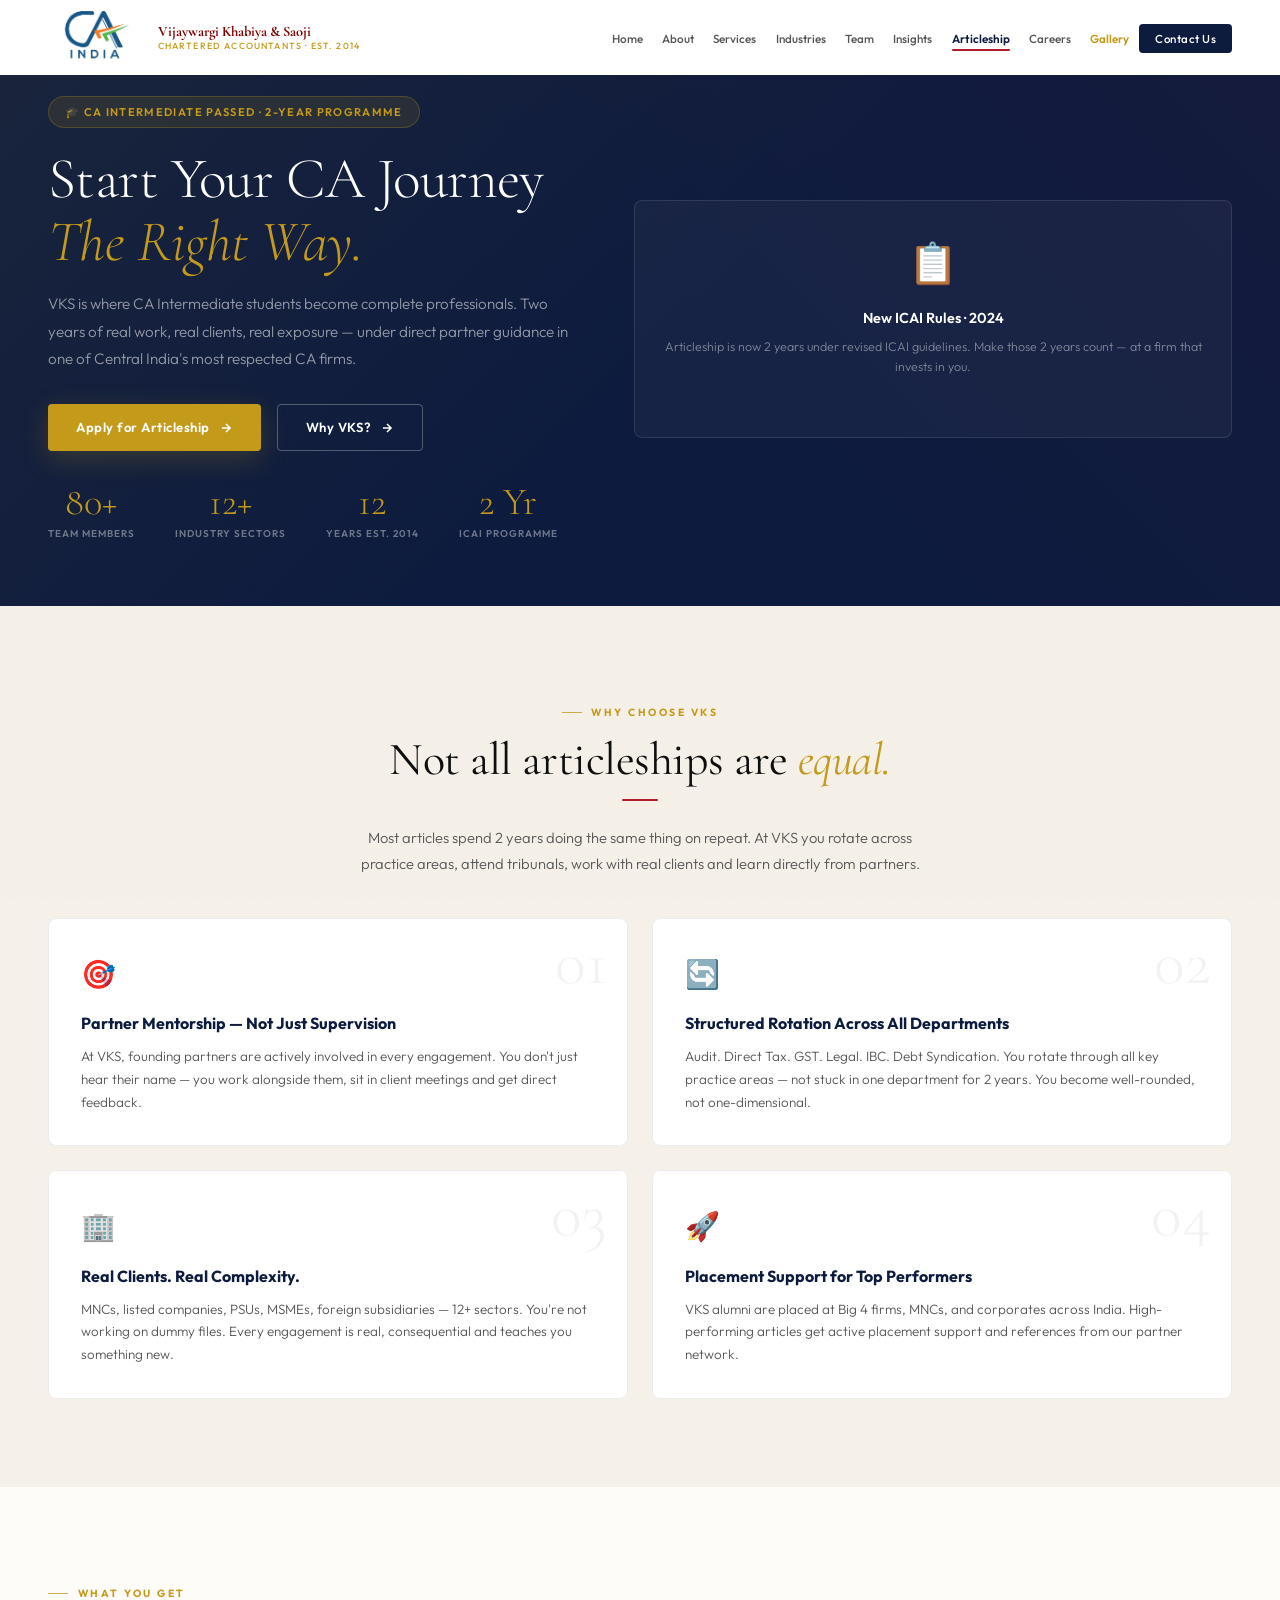
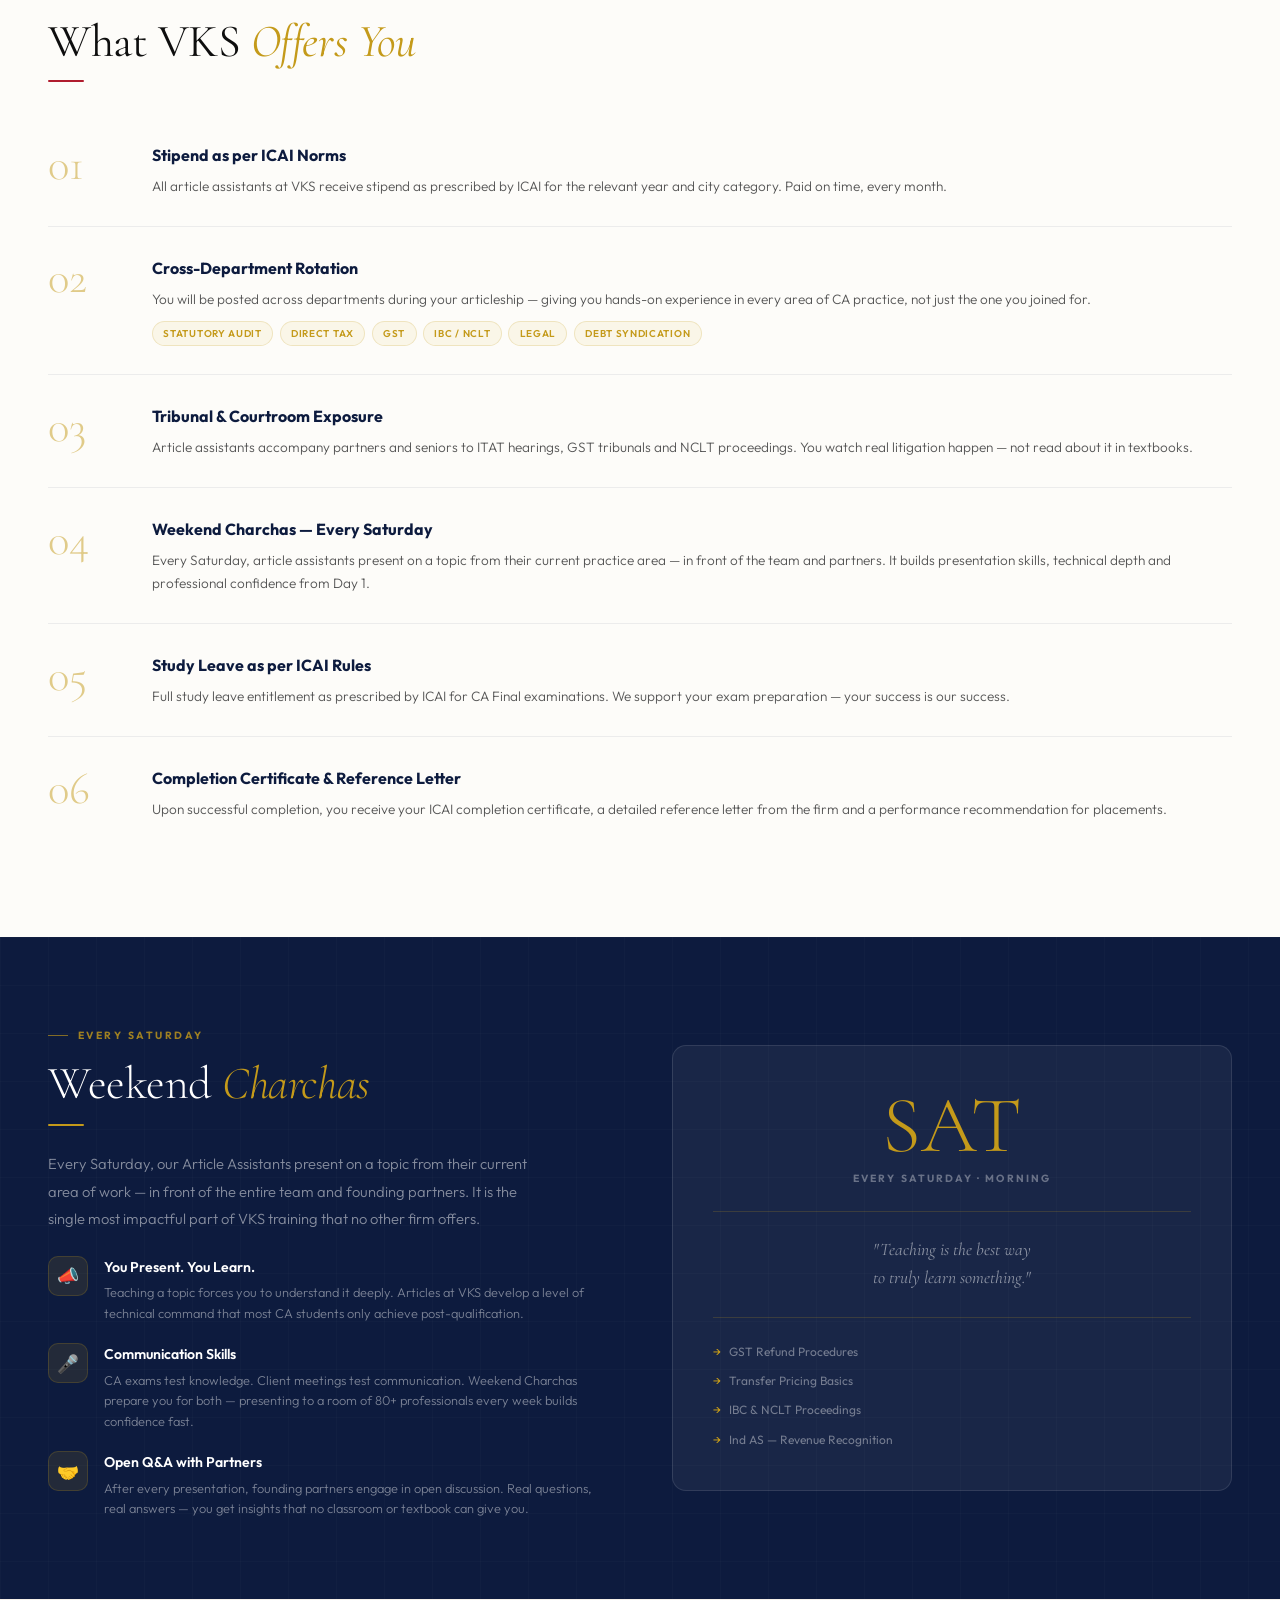
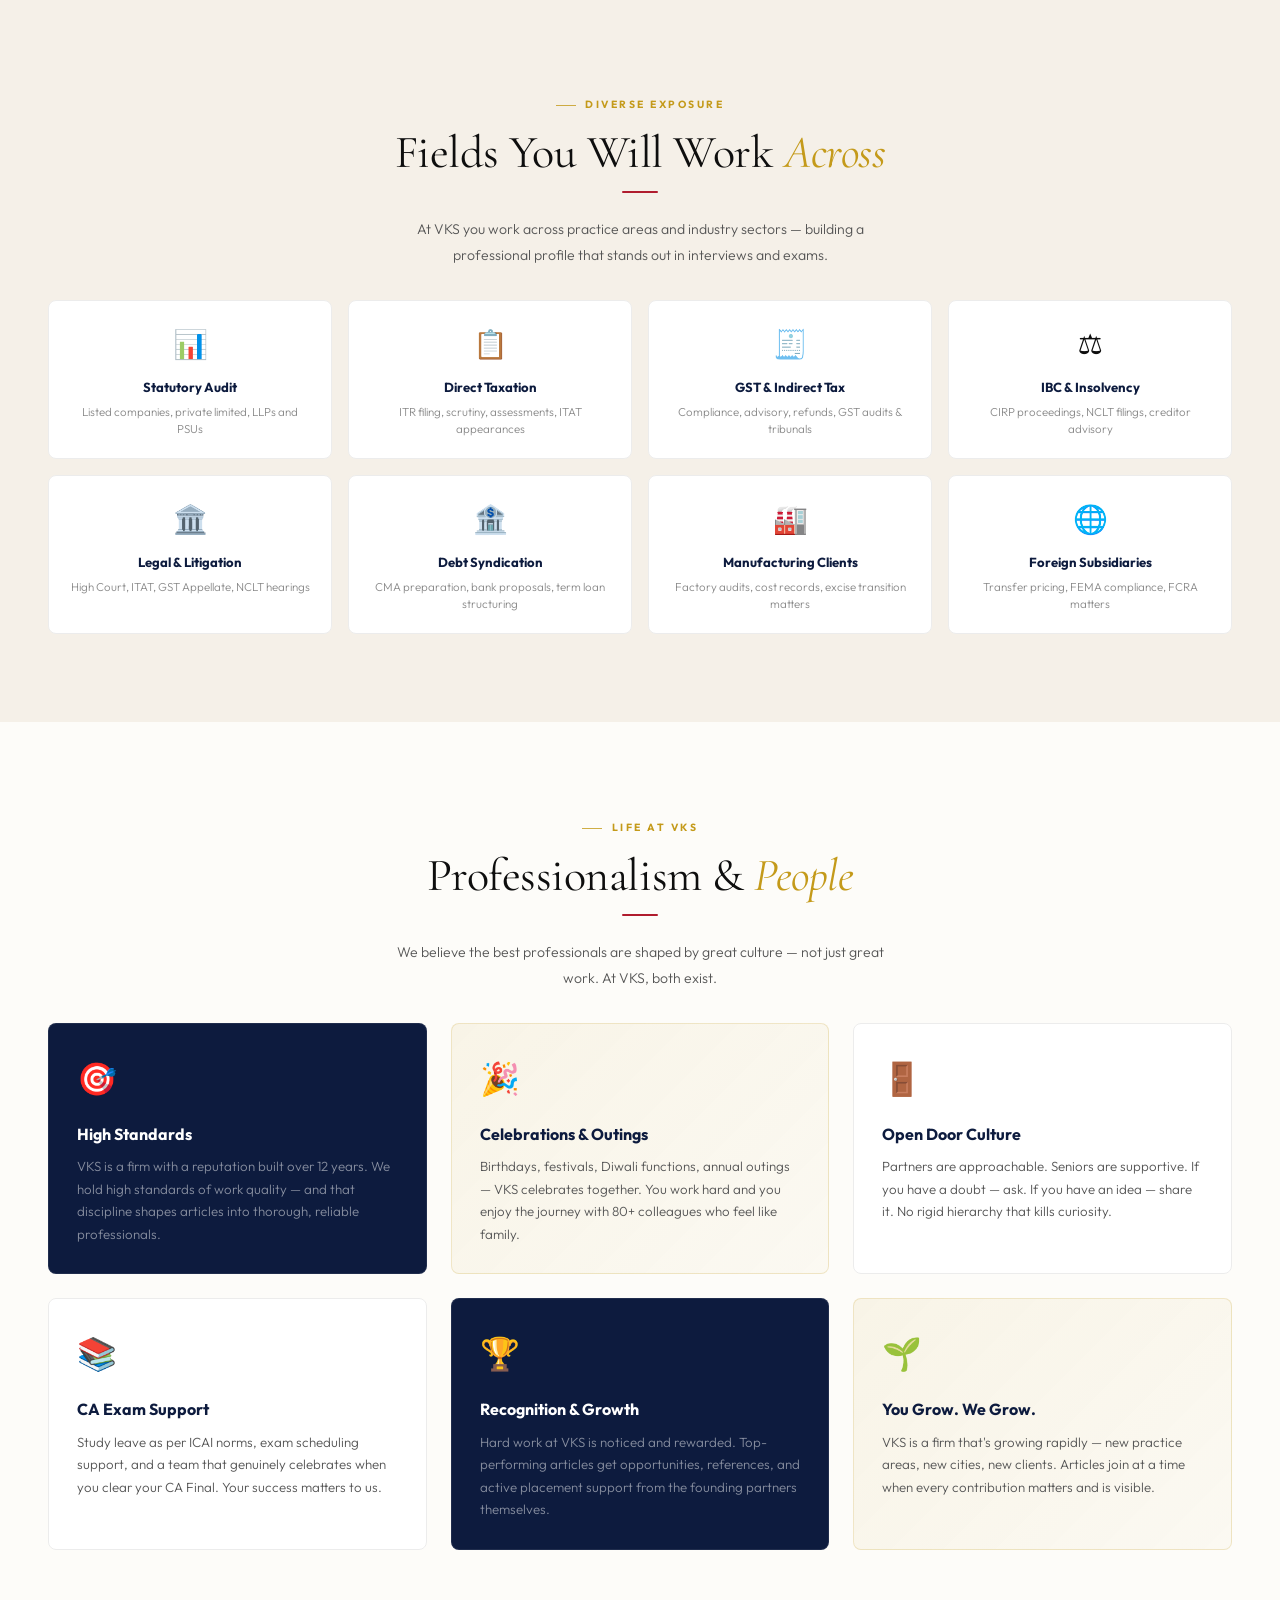
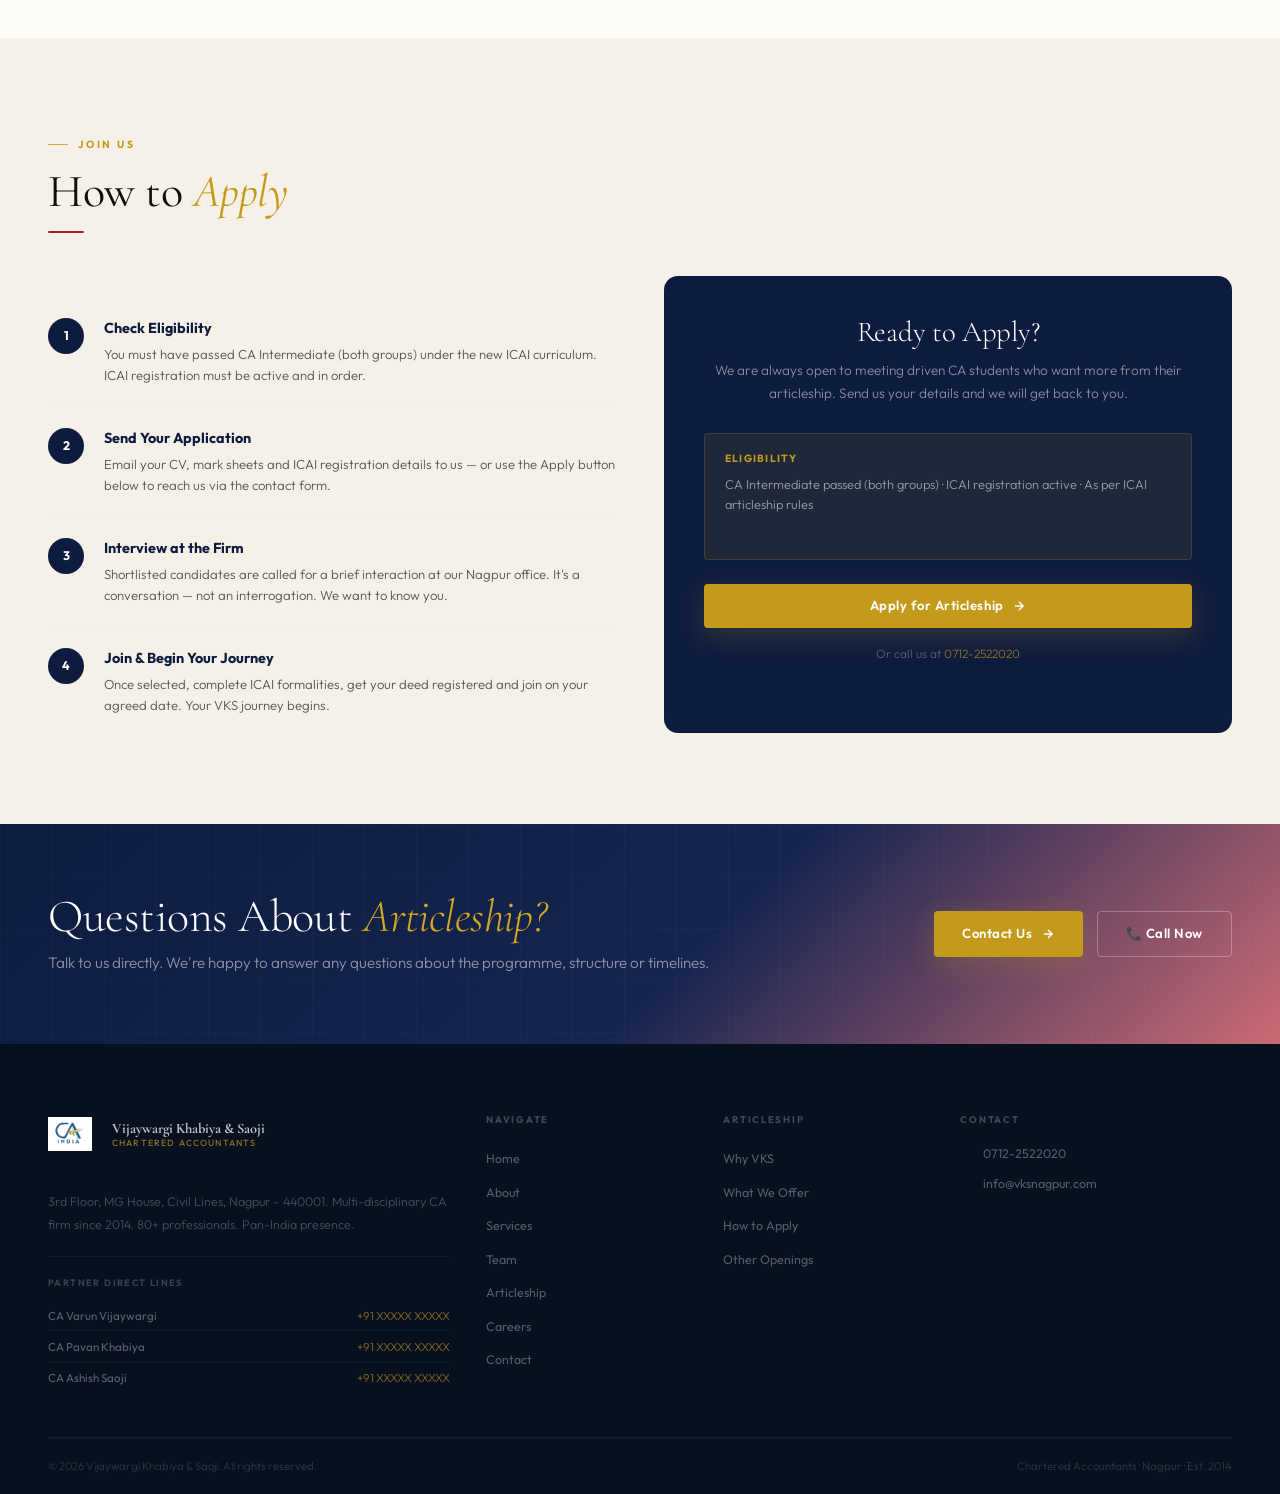
==== articleship.html @ 9d366824 "Add files via upload" ====
<!DOCTYPE html>
<html lang="en">
<head>
<meta charset="UTF-8"/>
<meta name="viewport" content="width=device-width,initial-scale=1.0"/>
<title>CA Articleship at VKS — Vijaywargi Khabiya &amp; Saoji | Nagpur</title>
<meta name="description" content="Join VKS as an Article Assistant — 2-year structured CA articleship in Nagpur. Exposure to Audit, Tax, GST, IBC, Legal and more under partner mentorship."/>
<link rel="preconnect" href="https://fonts.googleapis.com"/>
<link rel="preconnect" href="https://fonts.gstatic.com" crossorigin/>
<link rel="stylesheet" href="https://fonts.googleapis.com/css2?family=Cormorant+Garamond:ital,wght@0,300;0,400;0,500;0,600;1,300;1,400;1,600&family=Outfit:wght@300;400;500;600;700&display=swap"/>
<link rel="stylesheet" href="style.css"/>
<style>
/* ── ARTICLESHIP PAGE SPECIFIC ── */
.arship-hero{background:var(--navy);padding:6rem 0 4rem;position:relative;overflow:hidden}
.arship-hero::before{content:'';position:absolute;inset:0;background:linear-gradient(135deg,rgba(196,154,26,.07) 0%,transparent 55%),linear-gradient(225deg,rgba(176,28,46,.05) 0%,transparent 50%)}
.arship-hero-inner{display:grid;grid-template-columns:1fr auto;gap:3rem;align-items:center}
.arship-badge{display:inline-flex;align-items:center;gap:.5rem;background:rgba(196,154,26,.12);border:1px solid rgba(196,154,26,.25);padding:.35rem 1rem;border-radius:40px;font-size:.7rem;font-weight:600;letter-spacing:.12em;text-transform:uppercase;color:var(--gold);margin-bottom:1.25rem}
.arship-hero h1{font-family:'Cormorant Garamond',serif;font-size:clamp(2.2rem,4.5vw,3.6rem);font-weight:300;color:var(--white);line-height:1.1;margin-bottom:1rem}
.arship-hero h1 em{color:var(--gold);font-style:italic;display:block}
.arship-hero p{color:rgba(255,255,255,.55);font-size:.95rem;line-height:1.8;max-width:540px;margin-bottom:2rem}
.arship-hero-stats{display:flex;gap:2.5rem;margin-top:2rem;flex-wrap:wrap}
.arship-stat{text-align:center}
.arship-stat .n{font-family:'Cormorant Garamond',serif;font-size:2.4rem;font-weight:300;color:var(--gold);line-height:1}
.arship-stat .l{font-size:.62rem;font-weight:600;letter-spacing:.1em;text-transform:uppercase;color:rgba(255,255,255,.4);margin-top:.25rem}
.arship-hero-card{background:rgba(255,255,255,.04);border:1px solid rgba(255,255,255,.1);border-radius:var(--r);padding:1.75rem;min-width:220px;text-align:center}
.arship-hero-card .icon{font-size:2.5rem;margin-bottom:.75rem}
.arship-hero-card h4{color:var(--white);font-size:.9rem;font-weight:600;margin-bottom:.4rem}
.arship-hero-card p{color:rgba(255,255,255,.45);font-size:.78rem;line-height:1.6}

/* WHY VKS — alternating number cards */
.why-grid{display:grid;grid-template-columns:1fr 1fr;gap:1.5rem;margin-top:2.5rem}
.why-card{background:var(--white);border:1px solid var(--line2);border-radius:var(--r);padding:2rem;position:relative;overflow:hidden;transition:box-shadow .2s,transform .2s}
.why-card:hover{box-shadow:var(--sh-lg);transform:translateY(-3px)}
.why-card-num{position:absolute;top:.75rem;right:1.25rem;font-family:'Cormorant Garamond',serif;font-size:4rem;font-weight:300;color:rgba(13,27,62,.06);line-height:1}
.why-card-icon{font-size:1.75rem;margin-bottom:.85rem}
.why-card h4{font-size:1rem;font-weight:700;color:var(--navy);margin-bottom:.5rem}
.why-card p{font-size:.84rem;color:var(--ink3);line-height:1.7}

/* WHAT VKS OFFERS — horizontal feature rows */
.offers-list{display:flex;flex-direction:column;gap:0;margin-top:2rem}
.offer-row{display:grid;grid-template-columns:80px 1fr;gap:1.5rem;align-items:start;padding:1.75rem 0;border-bottom:1px solid var(--line2)}
.offer-row:last-child{border:none}
.offer-num{font-family:'Cormorant Garamond',serif;font-size:2.8rem;font-weight:300;color:var(--gold);opacity:.5;line-height:1;padding-top:.1rem}
.offer-content h4{font-size:1rem;font-weight:700;color:var(--navy);margin-bottom:.4rem}
.offer-content p{font-size:.85rem;color:var(--ink3);line-height:1.7}
.offer-tags{display:flex;flex-wrap:wrap;gap:.4rem;margin-top:.65rem}
.offer-tag{font-size:.62rem;font-weight:600;letter-spacing:.07em;text-transform:uppercase;padding:.22rem .65rem;border-radius:40px;background:var(--gold-bg);color:var(--gold);border:1px solid rgba(196,154,26,.2)}

/* CHARCHA section */
.charcha-new{background:var(--navy);padding:5rem 0;position:relative;overflow:hidden}
.charcha-new::before{content:'';position:absolute;inset:0;background-image:linear-gradient(rgba(255,255,255,.015) 1px,transparent 1px),linear-gradient(90deg,rgba(255,255,255,.015) 1px,transparent 1px);background-size:48px 48px}
.charcha-new-inner{display:grid;grid-template-columns:1fr 1fr;gap:4rem;align-items:center}
.charcha-cal{background:rgba(255,255,255,.05);border:1px solid rgba(255,255,255,.1);border-radius:var(--rl);padding:2.5rem;text-align:center}
.charcha-cal-day{font-family:'Cormorant Garamond',serif;font-size:5rem;font-weight:300;color:var(--gold);line-height:1}
.charcha-cal-label{font-size:.65rem;font-weight:700;letter-spacing:.2em;text-transform:uppercase;color:rgba(255,255,255,.35);margin-top:.25rem}
.charcha-cal-divider{height:1px;background:rgba(196,154,26,.2);margin:1.5rem 0}
.charcha-cal-quote{font-family:'Cormorant Garamond',serif;font-size:1.1rem;font-style:italic;color:rgba(255,255,255,.5);line-height:1.6}
.charcha-feats{display:flex;flex-direction:column;gap:1.25rem;margin-top:1.5rem}
.charcha-feat-new{display:flex;gap:1rem;align-items:flex-start}
.charcha-feat-icon-new{width:40px;height:40px;border-radius:10px;background:rgba(196,154,26,.12);border:1px solid rgba(196,154,26,.2);display:flex;align-items:center;justify-content:center;font-size:1.1rem;flex-shrink:0}
.charcha-feat-new h5{color:var(--white);font-size:.88rem;font-weight:600;margin-bottom:.2rem}
.charcha-feat-new p{color:rgba(255,255,255,.45);font-size:.8rem;line-height:1.6}

/* EXPOSURE fields grid */
.exposure-grid{display:grid;grid-template-columns:repeat(4,1fr);gap:1rem;margin-top:2rem}
.exp-card{background:var(--white);border:1px solid var(--line2);border-radius:var(--r);padding:1.25rem;text-align:center;transition:box-shadow .2s,transform .2s}
.exp-card:hover{box-shadow:var(--sh-md);transform:translateY(-2px)}
.exp-card-icon{font-size:1.75rem;margin-bottom:.6rem}
.exp-card h5{font-size:.82rem;font-weight:700;color:var(--navy);margin-bottom:.3rem}
.exp-card p{font-size:.72rem;color:var(--ink4);line-height:1.5}

/* CULTURE section */
.culture-grid{display:grid;grid-template-columns:repeat(3,1fr);gap:1.5rem;margin-top:2rem}
.culture-card{border-radius:var(--r);padding:1.75rem;position:relative}
.culture-card.navy{background:var(--navy);border:1px solid rgba(255,255,255,.08)}
.culture-card.gold{background:linear-gradient(135deg,rgba(196,154,26,.08),rgba(196,154,26,.03));border:1px solid rgba(196,154,26,.2)}
.culture-card.surf{background:var(--white);border:1px solid var(--line2)}
.culture-card-icon{font-size:2rem;margin-bottom:1rem}
.culture-card.navy h4{color:var(--white)}
.culture-card.navy p{color:rgba(255,255,255,.5);font-size:.83rem;line-height:1.7}
.culture-card h4{font-size:1rem;font-weight:700;margin-bottom:.5rem;color:var(--navy)}
.culture-card p{font-size:.83rem;color:var(--ink3);line-height:1.7}

/* APPLY section */
.apply-split{display:grid;grid-template-columns:1fr 1fr;gap:3rem;align-items:center}
.apply-steps{display:flex;flex-direction:column;gap:0;margin-top:1.5rem}
.apply-step{display:flex;gap:1.25rem;align-items:flex-start;padding:1.25rem 0;border-bottom:1px solid var(--line2)}
.apply-step:last-child{border:none}
.apply-step-num{width:36px;height:36px;border-radius:50%;background:var(--navy);color:var(--white);font-size:.78rem;font-weight:700;display:flex;align-items:center;justify-content:center;flex-shrink:0;margin-top:.1rem}
.apply-step-text h5{font-size:.9rem;font-weight:700;color:var(--navy);margin-bottom:.2rem}
.apply-step-text p{font-size:.82rem;color:var(--ink3);line-height:1.6}
.apply-cta-box{background:var(--navy);border-radius:var(--rl);padding:2.5rem;text-align:center}
.apply-cta-box h3{font-family:'Cormorant Garamond',serif;font-size:1.8rem;font-weight:300;color:var(--white);margin-bottom:.75rem}
.apply-cta-box p{color:rgba(255,255,255,.5);font-size:.85rem;line-height:1.7;margin-bottom:1.75rem}
.apply-eligibility{background:rgba(196,154,26,.1);border:1px solid rgba(196,154,26,.2);border-radius:var(--rs);padding:1rem 1.25rem;margin-bottom:1.5rem;text-align:left}
.apply-eligibility h6{font-size:.65rem;font-weight:700;letter-spacing:.12em;text-transform:uppercase;color:var(--gold);margin-bottom:.4rem}
.apply-eligibility p{font-size:.8rem;color:rgba(255,255,255,.55);line-height:1.6}

/* RESPONSIVE */
@media(max-width:900px){
  .arship-hero-inner{grid-template-columns:1fr}
  .arship-hero-card{display:none}
  .why-grid{grid-template-columns:1fr}
  .charcha-new-inner{grid-template-columns:1fr}
  .charcha-cal{display:none}
  .exposure-grid{grid-template-columns:repeat(2,1fr)}
  .culture-grid{grid-template-columns:1fr 1fr}
  .apply-split{grid-template-columns:1fr}
}
@media(max-width:560px){
  .exposure-grid{grid-template-columns:1fr 1fr}
  .culture-grid{grid-template-columns:1fr}
  .arship-hero-stats{gap:1.5rem}
}
</style>
</head>
<body>

<!-- NAV -->
<nav class="nav">
  <div class="container nav-inner">
    <a href="index.html" class="logo">
      <img src="images/logo.jpg" alt="CA India Logo" class="logo-img"/>
      <div class="logo-text">
        <span class="logo-firm">Vijaywargi Khabiya &amp; Saoji</span>
        <span class="logo-tag">Chartered Accountants · Est. 2014</span>
      </div>
    </a>
    <ul class="nav-links">
      <li><a href="index.html">Home</a></li>
      <li><a href="about.html">About</a></li>
      <li><a href="services.html">Services</a></li>
      <li><a href="industries.html">Industries</a></li>
      <li><a href="partners.html">Team</a></li>
      <li><a href="publications.html">Insights</a></li>
      <li><a href="articleship.html" class="active">Articleship</a></li>
      <li><a href="careers.html">Careers</a></li>
      <li><a href="gallery.html" class="nav-gallery-link">Gallery</a></li>
      <li><a href="contact.html" class="nav-cta-btn">Contact Us</a></li>
    </ul>
    <button class="ham" aria-label="Menu"><span></span><span></span><span></span></button>
  </div>
</nav>
<div class="drawer">
  <a href="index.html">Home</a>
  <a href="about.html">About</a>
  <a href="services.html">Services</a>
  <a href="industries.html">Industries</a>
  <a href="partners.html">Team</a>
  <a href="publications.html">Insights</a>
  <a href="articleship.html">Articleship</a>
  <a href="careers.html">Careers</a>
  <a href="gallery.html">Gallery 🖼</a>
  <a href="contact.html">Contact →</a>
</div>

<!-- HERO -->
<section class="arship-hero">
  <div class="container">
    <div class="arship-hero-inner">
      <div class="rv">
        <div class="arship-badge">🎓 CA Intermediate Passed · 2-Year Programme</div>
        <h1>Start Your CA Journey<em>The Right Way.</em></h1>
        <p>VKS is where CA Intermediate students become complete professionals. Two years of real work, real clients, real exposure — under direct partner guidance in one of Central India's most respected CA firms.</p>
        <div style="display:flex;gap:1rem;flex-wrap:wrap">
          <a href="#apply" class="btn btn-gold">Apply for Articleship <svg class="arr" viewBox="0 0 24 24" fill="none" stroke="currentColor" stroke-width="2.5"><path d="M5 12h14M12 5l7 7-7 7"/></svg></a>
          <a href="#why-vks" class="btn btn-ghost">Why VKS? <svg class="arr" viewBox="0 0 24 24" fill="none" stroke="currentColor" stroke-width="2.5"><path d="M5 12h14M12 5l7 7-7 7"/></svg></a>
        </div>
        <div class="arship-hero-stats">
          <div class="arship-stat"><div class="n">80+</div><div class="l">Team Members</div></div>
          <div class="arship-stat"><div class="n">12+</div><div class="l">Industry Sectors</div></div>
          <div class="arship-stat"><div class="n">12</div><div class="l">Years Est. 2014</div></div>
          <div class="arship-stat"><div class="n">2 Yr</div><div class="l">ICAI Programme</div></div>
        </div>
      </div>
      <div class="arship-hero-card rv">
        <div class="icon">📋</div>
        <h4>New ICAI Rules · 2024</h4>
        <p>Articleship is now 2 years under revised ICAI guidelines. Make those 2 years count — at a firm that invests in you.</p>
      </div>
    </div>
  </div>
</section>

<!-- WHY VKS -->
<section class="pad" id="why-vks" style="background:var(--surf)">
  <div class="container">
    <div class="rv" style="text-align:center;margin-bottom:.5rem">
      <span class="eyebrow" style="justify-content:center">Why Choose VKS</span>
      <h2>Not all articleships are <em style="color:var(--gold)">equal.</em></h2>
      <div class="rule c"></div>
      <p style="max-width:560px;margin:0 auto;color:var(--ink3);font-size:.92rem;line-height:1.8">Most articles spend 2 years doing the same thing on repeat. At VKS you rotate across practice areas, attend tribunals, work with real clients and learn directly from partners.</p>
    </div>
    <div class="why-grid">
      <div class="why-card rv rv-d1">
        <div class="why-card-num">01</div>
        <div class="why-card-icon">🎯</div>
        <h4>Partner Mentorship — Not Just Supervision</h4>
        <p>At VKS, founding partners are actively involved in every engagement. You don't just hear their name — you work alongside them, sit in client meetings and get direct feedback.</p>
      </div>
      <div class="why-card rv rv-d2">
        <div class="why-card-num">02</div>
        <div class="why-card-icon">🔄</div>
        <h4>Structured Rotation Across All Departments</h4>
        <p>Audit. Direct Tax. GST. Legal. IBC. Debt Syndication. You rotate through all key practice areas — not stuck in one department for 2 years. You become well-rounded, not one-dimensional.</p>
      </div>
      <div class="why-card rv rv-d3">
        <div class="why-card-num">03</div>
        <div class="why-card-icon">🏢</div>
        <h4>Real Clients. Real Complexity.</h4>
        <p>MNCs, listed companies, PSUs, MSMEs, foreign subsidiaries — 12+ sectors. You're not working on dummy files. Every engagement is real, consequential and teaches you something new.</p>
      </div>
      <div class="why-card rv rv-d4">
        <div class="why-card-num">04</div>
        <div class="why-card-icon">🚀</div>
        <h4>Placement Support for Top Performers</h4>
        <p>VKS alumni are placed at Big 4 firms, MNCs, and corporates across India. High-performing articles get active placement support and references from our partner network.</p>
      </div>
    </div>
  </div>
</section>

<!-- WHAT VKS OFFERS -->
<section class="pad" id="what-we-offer">
  <div class="container">
    <div class="rv">
      <span class="eyebrow">What You Get</span>
      <h2>What VKS <em style="color:var(--gold)">Offers You</em></h2>
      <div class="rule"></div>
    </div>
    <div class="offers-list">
      <div class="offer-row rv rv-d1">
        <div class="offer-num">01</div>
        <div class="offer-content">
          <h4>Stipend as per ICAI Norms</h4>
          <p>All article assistants at VKS receive stipend as prescribed by ICAI for the relevant year and city category. Paid on time, every month.</p>
        </div>
      </div>
      <div class="offer-row rv rv-d2">
        <div class="offer-num">02</div>
        <div class="offer-content">
          <h4>Cross-Department Rotation</h4>
          <p>You will be posted across departments during your articleship — giving you hands-on experience in every area of CA practice, not just the one you joined for.</p>
          <div class="offer-tags">
            <span class="offer-tag">Statutory Audit</span>
            <span class="offer-tag">Direct Tax</span>
            <span class="offer-tag">GST</span>
            <span class="offer-tag">IBC / NCLT</span>
            <span class="offer-tag">Legal</span>
            <span class="offer-tag">Debt Syndication</span>
          </div>
        </div>
      </div>
      <div class="offer-row rv rv-d3">
        <div class="offer-num">03</div>
        <div class="offer-content">
          <h4>Tribunal &amp; Courtroom Exposure</h4>
          <p>Article assistants accompany partners and seniors to ITAT hearings, GST tribunals and NCLT proceedings. You watch real litigation happen — not read about it in textbooks.</p>
        </div>
      </div>
      <div class="offer-row rv rv-d1">
        <div class="offer-num">04</div>
        <div class="offer-content">
          <h4>Weekend Charchas — Every Saturday</h4>
          <p>Every Saturday, article assistants present on a topic from their current practice area — in front of the team and partners. It builds presentation skills, technical depth and professional confidence from Day 1.</p>
        </div>
      </div>
      <div class="offer-row rv rv-d2">
        <div class="offer-num">05</div>
        <div class="offer-content">
          <h4>Study Leave as per ICAI Rules</h4>
          <p>Full study leave entitlement as prescribed by ICAI for CA Final examinations. We support your exam preparation — your success is our success.</p>
        </div>
      </div>
      <div class="offer-row rv rv-d3">
        <div class="offer-num">06</div>
        <div class="offer-content">
          <h4>Completion Certificate &amp; Reference Letter</h4>
          <p>Upon successful completion, you receive your ICAI completion certificate, a detailed reference letter from the firm and a performance recommendation for placements.</p>
        </div>
      </div>
    </div>
  </div>
</section>

<!-- WEEKEND CHARCHAS -->
<section class="charcha-new">
  <div class="container">
    <div class="charcha-new-inner">
      <div class="rv">
        <span class="eyebrow" style="color:rgba(196,154,26,.8)">Every Saturday</span>
        <h2 style="color:var(--white);font-weight:300">Weekend <em style="color:var(--gold);font-style:italic">Charchas</em></h2>
        <div class="rule gold" style="margin-top:1rem"></div>
        <p style="color:rgba(255,255,255,.5);margin-top:1rem;font-size:.92rem;line-height:1.85;max-width:480px">Every Saturday, our Article Assistants present on a topic from their current area of work — in front of the entire team and founding partners. It is the single most impactful part of VKS training that no other firm offers.</p>
        <div class="charcha-feats">
          <div class="charcha-feat-new rv rv-d1">
            <div class="charcha-feat-icon-new">📣</div>
            <div>
              <h5>You Present. You Learn.</h5>
              <p>Teaching a topic forces you to understand it deeply. Articles at VKS develop a level of technical command that most CA students only achieve post-qualification.</p>
            </div>
          </div>
          <div class="charcha-feat-new rv rv-d2">
            <div class="charcha-feat-icon-new">🎤</div>
            <div>
              <h5>Communication Skills</h5>
              <p>CA exams test knowledge. Client meetings test communication. Weekend Charchas prepare you for both — presenting to a room of 80+ professionals every week builds confidence fast.</p>
            </div>
          </div>
          <div class="charcha-feat-new rv rv-d3">
            <div class="charcha-feat-icon-new">🤝</div>
            <div>
              <h5>Open Q&amp;A with Partners</h5>
              <p>After every presentation, founding partners engage in open discussion. Real questions, real answers — you get insights that no classroom or textbook can give you.</p>
            </div>
          </div>
        </div>
      </div>
      <div class="charcha-cal rv">
        <div class="charcha-cal-day">SAT</div>
        <div class="charcha-cal-label">Every Saturday · Morning</div>
        <div class="charcha-cal-divider"></div>
        <div class="charcha-cal-quote">"Teaching is the best way<br/>to truly learn something."</div>
        <div class="charcha-cal-divider"></div>
        <div style="display:flex;flex-direction:column;gap:.6rem;text-align:left">
          <div style="font-size:.75rem;color:rgba(255,255,255,.4);display:flex;gap:.5rem"><span style="color:var(--gold)">→</span> GST Refund Procedures</div>
          <div style="font-size:.75rem;color:rgba(255,255,255,.4);display:flex;gap:.5rem"><span style="color:var(--gold)">→</span> Transfer Pricing Basics</div>
          <div style="font-size:.75rem;color:rgba(255,255,255,.4);display:flex;gap:.5rem"><span style="color:var(--gold)">→</span> IBC &amp; NCLT Proceedings</div>
          <div style="font-size:.75rem;color:rgba(255,255,255,.4);display:flex;gap:.5rem"><span style="color:var(--gold)">→</span> Ind AS — Revenue Recognition</div>
        </div>
      </div>
    </div>
  </div>
</section>

<!-- SECTOR EXPOSURE -->
<section class="pad" style="background:var(--surf)">
  <div class="container">
    <div class="rv" style="text-align:center">
      <span class="eyebrow" style="justify-content:center">Diverse Exposure</span>
      <h2>Fields You Will Work <em style="color:var(--gold)">Across</em></h2>
      <div class="rule c"></div>
      <p style="max-width:500px;margin:0 auto;color:var(--ink3);font-size:.88rem;line-height:1.8">At VKS you work across practice areas and industry sectors — building a professional profile that stands out in interviews and exams.</p>
    </div>
    <div class="exposure-grid">
      <div class="exp-card rv rv-d1">
        <div class="exp-card-icon">📊</div>
        <h5>Statutory Audit</h5>
        <p>Listed companies, private limited, LLPs and PSUs</p>
      </div>
      <div class="exp-card rv rv-d2">
        <div class="exp-card-icon">📋</div>
        <h5>Direct Taxation</h5>
        <p>ITR filing, scrutiny, assessments, ITAT appearances</p>
      </div>
      <div class="exp-card rv rv-d3">
        <div class="exp-card-icon">🧾</div>
        <h5>GST &amp; Indirect Tax</h5>
        <p>Compliance, advisory, refunds, GST audits &amp; tribunals</p>
      </div>
      <div class="exp-card rv rv-d4">
        <div class="exp-card-icon">⚖️</div>
        <h5>IBC &amp; Insolvency</h5>
        <p>CIRP proceedings, NCLT filings, creditor advisory</p>
      </div>
      <div class="exp-card rv rv-d1">
        <div class="exp-card-icon">🏛️</div>
        <h5>Legal &amp; Litigation</h5>
        <p>High Court, ITAT, GST Appellate, NCLT hearings</p>
      </div>
      <div class="exp-card rv rv-d2">
        <div class="exp-card-icon">🏦</div>
        <h5>Debt Syndication</h5>
        <p>CMA preparation, bank proposals, term loan structuring</p>
      </div>
      <div class="exp-card rv rv-d3">
        <div class="exp-card-icon">🏭</div>
        <h5>Manufacturing Clients</h5>
        <p>Factory audits, cost records, excise transition matters</p>
      </div>
      <div class="exp-card rv rv-d4">
        <div class="exp-card-icon">🌐</div>
        <h5>Foreign Subsidiaries</h5>
        <p>Transfer pricing, FEMA compliance, FCRA matters</p>
      </div>
    </div>
  </div>
</section>

<!-- CULTURE & LIFE -->
<section class="pad">
  <div class="container">
    <div class="rv" style="text-align:center">
      <span class="eyebrow" style="justify-content:center">Life at VKS</span>
      <h2>Professionalism &amp; <em style="color:var(--gold)">People</em></h2>
      <div class="rule c"></div>
      <p style="max-width:500px;margin:0 auto;color:var(--ink3);font-size:.88rem;line-height:1.8">We believe the best professionals are shaped by great culture — not just great work. At VKS, both exist.</p>
    </div>
    <div class="culture-grid">
      <div class="culture-card navy rv rv-d1">
        <div class="culture-card-icon">🎯</div>
        <h4>High Standards</h4>
        <p>VKS is a firm with a reputation built over 12 years. We hold high standards of work quality — and that discipline shapes articles into thorough, reliable professionals.</p>
      </div>
      <div class="culture-card gold rv rv-d2">
        <div class="culture-card-icon">🎉</div>
        <h4>Celebrations &amp; Outings</h4>
        <p>Birthdays, festivals, Diwali functions, annual outings — VKS celebrates together. You work hard and you enjoy the journey with 80+ colleagues who feel like family.</p>
      </div>
      <div class="culture-card surf rv rv-d3">
        <div class="culture-card-icon">🚪</div>
        <h4>Open Door Culture</h4>
        <p>Partners are approachable. Seniors are supportive. If you have a doubt — ask. If you have an idea — share it. No rigid hierarchy that kills curiosity.</p>
      </div>
      <div class="culture-card surf rv rv-d1">
        <div class="culture-card-icon">📚</div>
        <h4>CA Exam Support</h4>
        <p>Study leave as per ICAI norms, exam scheduling support, and a team that genuinely celebrates when you clear your CA Final. Your success matters to us.</p>
      </div>
      <div class="culture-card navy rv rv-d2">
        <div class="culture-card-icon">🏆</div>
        <h4>Recognition &amp; Growth</h4>
        <p>Hard work at VKS is noticed and rewarded. Top-performing articles get opportunities, references, and active placement support from the founding partners themselves.</p>
      </div>
      <div class="culture-card gold rv rv-d3">
        <div class="culture-card-icon">🌱</div>
        <h4>You Grow. We Grow.</h4>
        <p>VKS is a firm that's growing rapidly — new practice areas, new cities, new clients. Articles join at a time when every contribution matters and is visible.</p>
      </div>
    </div>
  </div>
</section>

<!-- HOW TO APPLY -->
<section class="pad" id="apply" style="background:var(--surf)">
  <div class="container">
    <div class="rv" style="margin-bottom:2.5rem">
      <span class="eyebrow">Join Us</span>
      <h2>How to <em style="color:var(--gold)">Apply</em></h2>
      <div class="rule"></div>
    </div>
    <div class="apply-split">
      <div>
        <div class="apply-steps">
          <div class="apply-step rv rv-d1">
            <div class="apply-step-num">1</div>
            <div class="apply-step-text">
              <h5>Check Eligibility</h5>
              <p>You must have passed CA Intermediate (both groups) under the new ICAI curriculum. ICAI registration must be active and in order.</p>
            </div>
          </div>
          <div class="apply-step rv rv-d2">
            <div class="apply-step-num">2</div>
            <div class="apply-step-text">
              <h5>Send Your Application</h5>
              <p>Email your CV, mark sheets and ICAI registration details to us — or use the Apply button below to reach us via the contact form.</p>
            </div>
          </div>
          <div class="apply-step rv rv-d3">
            <div class="apply-step-num">3</div>
            <div class="apply-step-text">
              <h5>Interview at the Firm</h5>
              <p>Shortlisted candidates are called for a brief interaction at our Nagpur office. It's a conversation — not an interrogation. We want to know you.</p>
            </div>
          </div>
          <div class="apply-step rv rv-d4">
            <div class="apply-step-num">4</div>
            <div class="apply-step-text">
              <h5>Join &amp; Begin Your Journey</h5>
              <p>Once selected, complete ICAI formalities, get your deed registered and join on your agreed date. Your VKS journey begins.</p>
            </div>
          </div>
        </div>
      </div>
      <div class="apply-cta-box rv">
        <h3>Ready to Apply?</h3>
        <p>We are always open to meeting driven CA students who want more from their articleship. Send us your details and we will get back to you.</p>
        <div class="apply-eligibility">
          <h6>Eligibility</h6>
          <p>CA Intermediate passed (both groups) · ICAI registration active · As per ICAI articleship rules</p>
        </div>
        <a href="contact.html?subject=Articleship Application" class="btn btn-gold" style="width:100%;justify-content:center;display:flex">
          Apply for Articleship
          <svg class="arr" viewBox="0 0 24 24" fill="none" stroke="currentColor" stroke-width="2.5"><path d="M5 12h14M12 5l7 7-7 7"/></svg>
        </a>
        <p style="margin-top:1rem;font-size:.75rem;color:rgba(255,255,255,.3)">Or call us at <a href="tel:07122522020" style="color:rgba(196,154,26,.7)">0712-2522020</a></p>
      </div>
    </div>
  </div>
</section>

<!-- CTA STRIP -->
<section class="cta-strip">
  <div class="container"><div class="cta-inner">
    <div class="cta-copy rv"><h2>Questions About <em>Articleship?</em></h2><p>Talk to us directly. We're happy to answer any questions about the programme, structure or timelines.</p></div>
    <div class="cta-actions rv rv-d2">
      <a href="contact.html" class="btn btn-gold">Contact Us <svg class="arr" viewBox="0 0 24 24" fill="none" stroke="currentColor" stroke-width="2.5"><path d="M5 12h14M12 5l7 7-7 7"/></svg></a>
      <a href="tel:07122522020" class="btn btn-ghost">📞 Call Now</a>
    </div>
  </div></div>
</section>

<!-- FOOTER -->
<footer class="footer">
  <div class="container">
    <div class="footer-top">
      <div>
        <a href="index.html" class="logo" style="margin-bottom:1.1rem;display:inline-flex">
          <img src="images/logo.jpg" alt="Logo" style="width:44px;height:44px;object-fit:contain;flex-shrink:0"/>
          <div class="logo-text" style="margin-left:.65rem">
            <span class="logo-firm" style="color:rgba(255,255,255,.75)">Vijaywargi Khabiya &amp; Saoji</span>
            <span class="logo-tag" style="color:rgba(196,154,26,.7)">Chartered Accountants</span>
          </div>
        </a>
        <p class="ft-desc">3rd Floor, MG House, Civil Lines, Nagpur – 440001. Multi-disciplinary CA firm since 2014. 80+ professionals. Pan-India presence.</p>
        <div class="ft-partners">
          <h6>Partner Direct Lines</h6>
          <div class="ft-p-item"><span class="ft-p-name">CA Varun Vijaywargi</span><a href="tel:+91XXXXXXXXXX" class="ft-p-num">+91 XXXXX XXXXX</a></div>
          <div class="ft-p-item"><span class="ft-p-name">CA Pavan Khabiya</span><a href="tel:+91XXXXXXXXXX" class="ft-p-num">+91 XXXXX XXXXX</a></div>
          <div class="ft-p-item"><span class="ft-p-name">CA Ashish Saoji</span><a href="tel:+91XXXXXXXXXX" class="ft-p-num">+91 XXXXX XXXXX</a></div>
        </div>
      </div>
      <div class="ft-col"><h5>Navigate</h5><ul><li><a href="index.html">Home</a></li><li><a href="about.html">About</a></li><li><a href="services.html">Services</a></li><li><a href="partners.html">Team</a></li><li><a href="articleship.html">Articleship</a></li><li><a href="careers.html">Careers</a></li><li><a href="contact.html">Contact</a></li></ul></div>
      <div class="ft-col"><h5>Articleship</h5><ul><li><a href="articleship.html#why-vks">Why VKS</a></li><li><a href="articleship.html#what-we-offer">What We Offer</a></li><li><a href="articleship.html#apply">How to Apply</a></li><li><a href="careers.html">Other Openings</a></li></ul></div>
      <div class="ft-col"><h5>Contact</h5><div class="ft-contact">
        <div class="ft-ci"><svg width="14" height="14" viewBox="0 0 24 24" fill="none" stroke="currentColor" stroke-width="2"><path d="M22 16.92v3a2 2 0 01-2.18 2 19.79 19.79 0 01-8.63-3.07A19.5 19.5 0 013.07 10.8a19.79 19.79 0 01-3.07-8.68A2 2 0 012 0h3a2 2 0 012 1.72 12.84 12.84 0 00.7 2.81 2 2 0 01-.45 2.11L6.09 7.91a16 16 0 006 6l1.27-1.27a2 2 0 012.11-.45 12.84 12.84 0 002.81.7A2 2 0 0122 16z"/></svg><span><a href="tel:07122522020">0712-2522020</a></span></div>
        <div class="ft-ci"><svg width="14" height="14" viewBox="0 0 24 24" fill="none" stroke="currentColor" stroke-width="2"><path d="M4 4h16c1.1 0 2 .9 2 2v12c0 1.1-.9 2-2 2H4c-1.1 0-2-.9-2-2V6c0-1.1.9-2 2-2z"/><polyline points="22,6 12,13 2,6"/></svg><span><a href="mailto:info@vksnagpur.com">info@vksnagpur.com</a></span></div>
      </div></div>
    </div>
    <div class="footer-bottom">
      <p>&copy; 2026 Vijaywargi Khabiya &amp; Saoji. All rights reserved.</p>
      <p>Chartered Accountants · Nagpur · Est. 2014</p>
    </div>
  </div>
</footer>

<button class="stt" aria-label="Back to top">
  <svg width="16" height="16" viewBox="0 0 24 24" fill="none" stroke="currentColor" stroke-width="2.5"><path d="M18 15l-6-6-6 6"/></svg>
</button>

<nav class="mob-nav">
  <div class="mob-nav-inner">
    <a href="index.html" class="mob-nav-item">
      <svg viewBox="0 0 24 24" fill="none" stroke="currentColor" stroke-width="2"><path d="M3 9l9-7 9 7v11a2 2 0 01-2 2H5a2 2 0 01-2-2z"/></svg>Home
    </a>
    <a href="services.html" class="mob-nav-item">
      <svg viewBox="0 0 24 24" fill="none" stroke="currentColor" stroke-width="2"><path d="M9 5H7a2 2 0 00-2 2v12a2 2 0 002 2h10a2 2 0 002-2V7a2 2 0 00-2-2h-2M9 5a2 2 0 002 2h2a2 2 0 002-2M9 5a2 2 0 012-2h2a2 2 0 012 2"/></svg>Services
    </a>
    <a href="articleship.html" class="mob-nav-item active">
      <svg viewBox="0 0 24 24" fill="none" stroke="currentColor" stroke-width="2"><path d="M12 2l3.09 6.26L22 9.27l-5 4.87 1.18 6.88L12 17.77l-6.18 3.25L7 14.14 2 9.27l6.91-1.01L12 2z"/></svg>Articleship
    </a>
    <a href="careers.html" class="mob-nav-item">
      <svg viewBox="0 0 24 24" fill="none" stroke="currentColor" stroke-width="2"><rect x="2" y="7" width="20" height="14" rx="2"/><path d="M16 7V5a2 2 0 00-2-2h-4a2 2 0 00-2 2v2"/></svg>Careers
    </a>
    <a href="contact.html" class="mob-nav-item">
      <svg viewBox="0 0 24 24" fill="none" stroke="currentColor" stroke-width="2"><path d="M22 16.92v3a2 2 0 01-2.18 2 19.79 19.79 0 01-8.63-3.07A19.5 19.5 0 013.07 10.8a19.79 19.79 0 01-3.07-8.68A2 2 0 012 0h3a2 2 0 012 1.72 12.84 12.84 0 00.7 2.81 2 2 0 01-.45 2.11L6.09 7.91a16 16 0 006 6l1.27-1.27a2 2 0 012.11-.45 12.84 12.84 0 002.81.7A2 2 0 0122 16z"/></svg>Contact
    </a>
  </div>
</nav>

<script src="main.js"></script>
</body>
</html>
---- style.css ----
/* ============================================================
   VKS — Premium Design System v5 | 2026
   Vijaywargi Khabiya & Saoji · Chartered Accountants
   Navy · Gold · Red · Ultra-Premium Corporate
   ============================================================ */
@import url('https://fonts.googleapis.com/css2?family=Cormorant+Garamond:ital,wght@0,300;0,400;0,500;0,600;1,300;1,400;1,600&family=Outfit:wght@300;400;500;600;700&display=swap');

/* ── DESIGN TOKENS ── */
:root {
  --navy:     #0d1b3e;
  --navy2:    #162550;
  --navy3:    #1e306a;
  --red:      #b01c2e;
  --red2:     #8f1624;
  --red-lt:   #fdecea;
  --gold:     #c49a1a;
  --gold2:    #d4a820;
  --gold3:    #e8bf50;
  --gold-lt:  #fdf4dc;
  --gold-bg:  #faf6e8;
  --ink:      #0e0e0e;
  --ink2:     #2c2c2c;
  --ink3:     #555;
  --ink4:     #8a8a8a;
  --line:     #e0e0e0;
  --line2:    #ececec;
  --surf:     #f5f0e8;
  --surf2:    #f0ede6;
  --white:    #ffffff;
  --nav-h:    75px;
  --ease:     cubic-bezier(0.16,1,0.3,1);
  --ease2:    cubic-bezier(0.34,1.56,0.64,1);
  --t:        0.38s;
  --tf:       0.18s;
  --r:        8px;
  --rs:       4px;
  --rl:       14px;
  --sh-sm:    0 2px 14px rgba(0,0,0,.07);
  --sh-md:    0 8px 36px rgba(0,0,0,.11);
  --sh-lg:    0 20px 60px rgba(0,0,0,.13);
  --sh-gold:  0 8px 28px rgba(196,154,26,.22);
  --sh-navy:  0 8px 28px rgba(13,27,62,.22);
  --sh-red:   0 8px 28px rgba(176,28,46,.22);
}

/* ── RESET ── */
*,*::before,*::after{box-sizing:border-box;margin:0;padding:0;min-width:0}
html{scroll-behavior:smooth;-webkit-font-smoothing:antialiased;-moz-osx-font-smoothing:grayscale;overflow-x:hidden}
body{font-family:'Outfit',system-ui,sans-serif;color:var(--ink);background:#fdfcf9;overflow-x:hidden;line-height:1.65;max-width:100vw}
body::before{content:'';position:fixed;inset:0;z-index:0;pointer-events:none;opacity:.018;background-image:url("data:image/svg+xml,%3Csvg viewBox='0 0 256 256' xmlns='http://www.w3.org/2000/svg'%3E%3Cfilter id='noise'%3E%3CfeTurbulence type='fractalNoise' baseFrequency='0.9' numOctaves='4' stitchTiles='stitch'/%3E%3C/filter%3E%3Crect width='100%25' height='100%25' filter='url(%23noise)'/%3E%3C/svg%3E");background-size:180px 180px}
img{max-width:100%;height:auto;display:block;-webkit-user-drag:none;user-select:none}
a{text-decoration:none;color:inherit}
ul{list-style:none}
button{cursor:pointer;border:none;background:none;font-family:inherit}
input,textarea,select{font-family:inherit}

/* ── TYPE SCALE ── */
h1,h2,h3{font-family:'Cormorant Garamond',Georgia,serif;line-height:1.08;letter-spacing:-.01em;color:var(--ink)}
h4{font-family:'Outfit',sans-serif;color:var(--ink)}
h1{font-size:clamp(2.1rem,5.2vw,4.2rem);font-weight:400}
h2{font-size:clamp(1.65rem,3.6vw,2.9rem);font-weight:400}
h3{font-size:clamp(1.05rem,2vw,1.35rem);font-weight:500}
h4{font-size:.92rem;font-weight:600}
p{color:var(--ink3);line-height:1.82;font-size:.95rem;font-weight:300}

/* ── LAYOUT ── */
.container{max-width:1240px;margin:0 auto;padding:0 1.75rem;box-sizing:border-box}
.pad{padding:88px 0}
.pad-sm{padding:60px 0}
.tc{text-align:center}

/* ── UTILITIES ── */
.eyebrow{display:inline-flex;align-items:center;gap:.6rem;font-size:.65rem;font-weight:700;letter-spacing:.24em;text-transform:uppercase;color:var(--gold);margin-bottom:.9rem}
.eyebrow::before{content:'';width:20px;height:1px;background:currentColor;opacity:.8;flex-shrink:0}
.rule{width:36px;height:2px;background:var(--red);border-radius:2px;margin:.85rem 0 1.5rem}
.rule.c{margin:.85rem auto 1.5rem}
.rule.gold{background:var(--gold)}

/* ── BUTTONS ── */
.btn{display:inline-flex;align-items:center;justify-content:center;gap:.55rem;padding:.72rem 1.75rem;border-radius:var(--rs);font-size:.82rem;font-weight:600;letter-spacing:.04em;transition:all var(--t) var(--ease);position:relative;overflow:hidden;white-space:nowrap;cursor:pointer;max-width:100%;flex-shrink:0}
.arr{width:14px;height:14px;flex-shrink:0;transition:transform var(--tf)}
.btn:hover .arr{transform:translateX(4px)}

.btn-gold{background:var(--gold);color:var(--white);box-shadow:var(--sh-gold)}
.btn-gold:hover{background:var(--gold2);transform:translateY(-2px);box-shadow:0 14px 36px rgba(196,154,26,.32)}
.btn-navy{background:var(--navy);color:var(--white);box-shadow:var(--sh-navy)}
.btn-navy:hover{background:var(--navy2);transform:translateY(-2px);box-shadow:0 12px 34px rgba(13,27,62,.28)}
.btn-red{background:var(--red);color:var(--white);box-shadow:var(--sh-red)}
.btn-red:hover{background:var(--red2);transform:translateY(-2px);box-shadow:0 12px 32px rgba(176,28,46,.28)}
.btn-outline{background:transparent;color:var(--ink);border:1.5px solid var(--line)}
.btn-outline:hover{border-color:var(--red);color:var(--red);transform:translateY(-1px)}
.btn-ghost{background:transparent;color:var(--white);border:1.5px solid rgba(255,255,255,.28)}
.btn-ghost:hover{border-color:rgba(255,255,255,.8);background:rgba(255,255,255,.07);transform:translateY(-2px)}

/* ══════════════════════════════════════
   NAV
══════════════════════════════════════ */
.nav{position:fixed;top:0;left:0;right:0;height:var(--nav-h);overflow:hidden;background:#ffffff;backdrop-filter:blur(22px);-webkit-backdrop-filter:blur(22px);border-bottom:1px solid transparent;transition:border-color var(--t),box-shadow var(--t);z-index:1000}
.nav.scrolled{border-color:var(--line);box-shadow:0 2px 20px rgba(0,0,0,.07)}
.nav-inner{display:flex;align-items:center;justify-content:space-between;height:100%;gap:.5rem}

/* Logo */
.logo{display:flex;align-items:center;gap:.6rem;flex-shrink:0;min-width:0;text-decoration:none}
.logo-img{width:100px;height:100px;object-fit:contain;flex-shrink:0}
.logo-text{display:flex;flex-direction:column;line-height:1.2;min-width:0}
.logo-firm{font-family:'Cormorant Garamond',serif;font-size:.9rem;font-weight:700;color:#800000;white-space:nowrap;line-height:1.25}
.logo-tag{font-size:.56rem;font-weight:500;color:var(--gold);letter-spacing:.13em;text-transform:uppercase;white-space:nowrap}

/* Nav links */
.nav-links{display:flex;align-items:center;gap:.05rem;flex-shrink:0}
.nav-links a{font-size:.73rem;font-weight:500;color:var(--ink3);padding:.38rem .58rem;border-radius:var(--rs);transition:color var(--tf),background var(--tf);position:relative;white-space:nowrap}
.nav-links a::after{content:'';position:absolute;bottom:1px;left:.58rem;right:.58rem;height:1.5px;background:var(--gold);transform:scaleX(0);transform-origin:left;transition:transform .22s var(--ease);border-radius:2px}
.nav-links a:hover{color:var(--navy)}
.nav-links a:hover::after,.nav-links a.active::after{transform:scaleX(1)}
.nav-links a.active{color:var(--navy);font-weight:600}
.nav-links a.active::after{background:var(--red)}
.nav-gallery-link{color:var(--gold)!important;font-weight:600!important}
.nav-cta-btn{background:var(--navy)!important;color:var(--white)!important;padding:.42rem 1rem!important;border-radius:var(--rs)!important;font-size:.72rem!important;letter-spacing:.04em!important;white-space:nowrap!important}
.nav-cta-btn:hover{background:var(--red)!important;transform:translateY(-1px)!important}
.nav-cta-btn::after{display:none!important}

/* Hamburger */
.ham{display:none;flex-direction:column;gap:5px;padding:7px;cursor:pointer;flex-shrink:0}
.ham span{display:block;width:22px;height:1.5px;background:var(--navy);border-radius:2px;transition:all .3s var(--ease)}
.ham.open span:nth-child(1){transform:translateY(6.5px) rotate(45deg)}
.ham.open span:nth-child(2){opacity:0;transform:scaleX(0)}
.ham.open span:nth-child(3){transform:translateY(-6.5px) rotate(-45deg)}

/* Mobile drawer */
.drawer{display:block;position:fixed;inset:0;background:var(--navy);z-index:999;padding:calc(var(--nav-h) + 2rem) 2rem calc(3rem + env(safe-area-inset-bottom));transform:translateX(100%);transition:transform .4s var(--ease);overflow-y:auto;pointer-events:none}
.drawer.open{transform:translateX(0);pointer-events:all}
.drawer a{display:block;font-size:1.45rem;font-family:'Cormorant Garamond',serif;color:rgba(255,255,255,.72);padding:.75rem 0;border-bottom:1px solid rgba(255,255,255,.07);transition:color var(--tf),padding-left var(--tf);animation:drawerItem .45s var(--ease) both}
.drawer a:hover{color:var(--gold);padding-left:10px}
.drawer a:last-child{border:none;color:var(--gold2);margin-top:.5rem}
@keyframes drawerItem{from{opacity:0;transform:translateX(28px)}to{opacity:1;transform:translateX(0)}}

/* ══════════════════════════════════════
   HERO
══════════════════════════════════════ */
.hero{position:relative;height:100vh;min-height:600px;display:flex;flex-direction:column;justify-content:center;padding:calc(var(--nav-h) + 2.5rem) 0 3rem;overflow:hidden}
.hero-bg{position:absolute;inset:0;background:url('images/hero-bg.jpg') center center/cover no-repeat;z-index:1}
.hero-bg::after{content:'';position:absolute;inset:0;background:var(--navy)}/* fallback if image missing */
.hero-mesh{position:absolute;inset:0;background:linear-gradient(to right,rgba(13,27,62,.88) 0%,rgba(13,27,62,.6) 55%,rgba(13,27,62,.25) 100%);z-index:2}
.hero-content{position:relative;z-index:5;max-width:800px}
.hero-est{display:inline-flex;align-items:center;gap:.75rem;font-size:.65rem;font-weight:600;letter-spacing:.22em;text-transform:uppercase;color:rgba(196,154,26,.9);margin-bottom:1.5rem;animation:fadeUp .8s .1s var(--ease) both}
.hero-est::before,.hero-est::after{content:'';height:1px;background:rgba(196,154,26,.4);width:28px;flex-shrink:0}
.hero h1{color:var(--white);font-weight:300;line-height:1.06;animation:fadeUp .9s .25s var(--ease) both}
.hero h1 em{font-style:italic;font-weight:500;color:var(--gold2);display:block}
.hero h1 small{display:block;font-size:.4em;font-weight:300;color:rgba(255,255,255,.42);font-style:normal;font-family:'Outfit',sans-serif;letter-spacing:.06em;margin-top:.55rem}
.hero-typewriter{font-family:'Outfit',sans-serif;font-size:clamp(.85rem,1.4vw,1rem);font-weight:400;color:rgba(255,255,255,.62);margin:1.4rem 0 0;min-height:1.7em;animation:fadeUp .8s .45s var(--ease) both}
.tw-cursor{display:inline-block;width:2px;height:.95em;background:var(--gold);margin-left:2px;vertical-align:text-bottom;animation:blink .7s step-end infinite}
@keyframes blink{0%,100%{opacity:1}50%{opacity:0}}
.hero-desc{max-width:560px;margin:1.1rem 0 2rem;font-size:.94rem;color:rgba(255,255,255,.58);line-height:1.85;animation:fadeUp .8s .55s var(--ease) both}
.hero-actions{display:flex;gap:.85rem;flex-wrap:wrap;animation:fadeUp .8s .65s var(--ease) both}
@keyframes handBounce{0%,100%{transform:translateY(0)}50%{transform:translateY(9px)}}

/* ══════════════════════════════════════
   STATS BAR
══════════════════════════════════════ */
.stats-bar{display:grid;grid-template-columns:repeat(4,1fr);background:var(--navy);max-width:100%;overflow:hidden}
.stat-cell{padding:2rem 1.25rem;text-align:center;border-right:1px solid rgba(255,255,255,.06);position:relative;transition:background var(--t)}
.stat-cell:last-child{border-right:none}
.stat-cell:hover{background:rgba(196,154,26,.05)}
.stat-n{font-family:'Cormorant Garamond',serif;font-size:clamp(1.9rem,3.8vw,2.9rem);font-weight:400;color:var(--gold2);line-height:1;margin-bottom:.4rem}
.stat-l{font-size:.62rem;font-weight:600;letter-spacing:.14em;text-transform:uppercase;color:rgba(255,255,255,.35)}

/* ══════════════════════════════════════
   ABOUT (index section)
══════════════════════════════════════ */
.about-grid{display:grid;grid-template-columns:minmax(0,420px) 1fr;gap:4.5rem;align-items:start}
.about-visual{position:relative}
.about-img-main{width:100%;aspect-ratio:4/5;object-fit:cover;border-radius:var(--r);box-shadow:var(--sh-lg)}
.about-img-badge{position:absolute;bottom:-1.25rem;right:-1.25rem;background:var(--navy);color:var(--white);padding:1.25rem 1.4rem;border-radius:var(--r);box-shadow:var(--sh-navy);text-align:center}
.about-img-badge .n{font-family:'Cormorant Garamond',serif;font-size:2.5rem;font-weight:400;color:var(--gold2);line-height:1;display:block}
.about-img-badge .l{font-size:.6rem;font-weight:600;letter-spacing:.12em;text-transform:uppercase;color:rgba(255,255,255,.45);margin-top:.25rem;display:block;line-height:1.5}
.about-copy{padding-top:.5rem}
.about-quote{background:var(--gold-bg);border-left:3px solid var(--gold);padding:1.2rem 1.4rem;border-radius:0 var(--r) var(--r) 0;margin:1.4rem 0 1.75rem}
.about-quote p{font-family:'Cormorant Garamond',serif;font-size:1.08rem;font-weight:400;font-style:italic;color:var(--ink2);line-height:1.6}
.about-quote cite{font-size:.67rem;font-weight:600;letter-spacing:.1em;text-transform:uppercase;color:var(--gold);margin-top:.45rem;display:block}

.pillars{display:grid;grid-template-columns:repeat(3,1fr);gap:.85rem;margin-top:1.5rem}
.pillar{background:var(--surf);border:1px solid var(--line);border-radius:var(--r);padding:1.1rem .9rem;text-align:center;transition:all var(--t)}
.pillar:hover{background:var(--white);border-color:var(--gold);box-shadow:var(--sh-gold);transform:translateY(-3px)}
.pillar-icon{font-size:1.4rem;margin-bottom:.5rem}
.pillar h4{font-size:.72rem;font-weight:700;letter-spacing:.06em;text-transform:uppercase;color:var(--navy);margin-bottom:.25rem}
.pillar p{font-size:.76rem;color:var(--ink4)}

/* ══════════════════════════════════════
   SERVICES BENTO GRID
══════════════════════════════════════ */
.bento-grid{display:grid;grid-template-columns:repeat(3,1fr);gap:1.1rem;margin-top:2.5rem}
.bento-card{border-radius:var(--rl);padding:1.85rem 1.6rem;position:relative;overflow:hidden;transition:all var(--t) var(--ease);cursor:default;border:1px solid var(--line2)}
.bento-card::before{content:'';position:absolute;bottom:-2rem;right:-2rem;width:110px;height:110px;border-radius:50%;transition:transform var(--t) var(--ease)}
.bento-card:hover{transform:translateY(-4px)}
.bento-card:hover::before{transform:scale(2.8)}
.bento-card:hover .bc-arrow{opacity:1;transform:translateX(0)}

/* Alternating navy/white */
.bento-grid .bento-card:nth-child(odd){background:var(--white)}
.bento-grid .bento-card:nth-child(odd)::before{background:rgba(196,154,26,.05)}
.bento-grid .bento-card:nth-child(odd):hover{border-color:var(--gold);box-shadow:var(--sh-gold)}
.bento-grid .bento-card:nth-child(odd):hover .bc-icon{background:var(--navy);color:var(--white);border-color:var(--navy)}
.bento-grid .bento-card:nth-child(even){background:var(--navy);border-color:var(--navy)}
.bento-grid .bento-card:nth-child(even)::before{background:rgba(196,154,26,.06)}
.bento-grid .bento-card:nth-child(even):hover{border-color:var(--gold2);box-shadow:0 18px 50px rgba(196,154,26,.16)}
.bento-grid .bento-card:nth-child(even):hover .bc-icon{background:var(--gold);color:var(--white);border-color:var(--gold)}

.bc-icon{width:44px;height:44px;border-radius:var(--rs);display:flex;align-items:center;justify-content:center;margin-bottom:1.1rem;border:1px solid;flex-shrink:0;transition:all var(--t)}
.bc-icon svg{width:20px;height:20px;stroke-width:1.5}

.bento-grid .bento-card:nth-child(odd) .bc-icon{background:var(--surf);border-color:var(--line);color:var(--navy)}
.bento-grid .bento-card:nth-child(even) .bc-icon{background:rgba(196,154,26,.12);border-color:rgba(196,154,26,.22);color:var(--gold2)}

.bc-tag{font-size:.6rem;font-weight:700;letter-spacing:.12em;text-transform:uppercase;margin-bottom:.5rem}
.bento-grid .bento-card:nth-child(odd) .bc-tag{color:var(--gold)}
.bento-grid .bento-card:nth-child(even) .bc-tag{color:var(--gold3)}

.bc-title{font-family:'Cormorant Garamond',serif;font-size:1.2rem;font-weight:500;line-height:1.2;margin-bottom:.65rem}
.bento-grid .bento-card:nth-child(odd) .bc-title{color:var(--ink)}
.bento-grid .bento-card:nth-child(even) .bc-title{color:var(--white)}

.bc-desc{font-size:.8rem;line-height:1.7;margin-bottom:1rem}
.bento-grid .bento-card:nth-child(odd) .bc-desc{color:var(--ink4)}
.bento-grid .bento-card:nth-child(even) .bc-desc{color:rgba(255,255,255,.5)}

.bc-arrow{font-size:.78rem;font-weight:600;opacity:.4;transform:translateX(-4px);transition:all var(--tf);display:inline-block}
.bento-grid .bento-card:nth-child(odd) .bc-arrow{color:var(--navy)}
.bento-grid .bento-card:nth-child(even) .bc-arrow{color:var(--gold2)}

/* ══════════════════════════════════════
   PARTNERS (home + page)
══════════════════════════════════════ */
.partners-grid{display:grid;grid-template-columns:repeat(3,1fr);gap:1.5rem;margin-top:3rem}
.pf-card{background:var(--white);border:1px solid var(--line2);border-radius:var(--rl);overflow:hidden;transition:all var(--t);box-shadow:var(--sh-sm)}
.pf-card:hover{box-shadow:var(--sh-md);transform:translateY(-5px);border-color:var(--gold)}
.pf-img-wrap{position:relative;aspect-ratio:3/2;overflow:hidden;background:var(--navy)}
.pf-img-wrap img{width:100%;height:100%;object-fit:cover;object-position:top center;transition:transform .6s var(--ease)}
.pf-card:hover .pf-img-wrap img{transform:scale(1.05)}
.pf-img-overlay{position:absolute;inset:0;background:linear-gradient(to top,rgba(13,27,62,.7) 0%,transparent 60%);display:flex;align-items:flex-end;padding:1rem}
.pf-img-spec{font-size:.62rem;font-weight:700;letter-spacing:.1em;text-transform:uppercase;color:var(--gold)}
.pf-body{padding:1.4rem 1.5rem}
.pf-name-sm{font-family:'Cormorant Garamond',serif;font-size:1.3rem;font-weight:500;color:var(--ink);margin-bottom:.25rem}
.pf-years{font-size:.75rem;color:var(--ink4);margin-bottom:1rem}
.pf-tags-sm{display:flex;flex-wrap:wrap;gap:.35rem;margin-bottom:1.1rem}
.pf-tag-sm{font-size:.62rem;font-weight:600;letter-spacing:.06em;text-transform:uppercase;padding:.22rem .65rem;border-radius:40px;background:var(--surf);color:var(--navy);border:1px solid var(--line2)}
.pf-contact-btns{display:flex;gap:.5rem;flex-wrap:wrap}
.pf-btn{display:inline-flex;align-items:center;gap:.4rem;font-size:.72rem;font-weight:600;padding:.42rem .8rem;border-radius:var(--rs);transition:all var(--tf);flex-shrink:0}
.pf-btn-wa{background:#25d366;color:var(--white)}
.pf-btn-wa:hover{background:#128c7e}
.pf-btn-li{background:#0a66c2;color:var(--white)}
.pf-btn-li:hover{background:#004182}
.pf-btn-mail{background:var(--surf);color:var(--ink3);border:1px solid var(--line)}
.pf-btn-mail:hover{background:var(--navy);color:var(--white);border-color:var(--navy)}
.pf-btn svg{width:13px;height:13px;flex-shrink:0}

/* Partner Feature page layout */
.partner-feature{padding:72px 0;border-bottom:1px solid var(--line2)}
.partner-feature:last-of-type{border:none}
.pf-layout{display:grid;grid-template-columns:minmax(0,300px) 1fr;gap:4rem;align-items:start}
.pf-layout.flip{grid-template-columns:1fr minmax(0,300px)}
.pf-layout.flip .pf-img-col{order:2}
.pf-layout.flip .pf-content{order:1}
.pf-sticky{position:sticky;top:calc(var(--nav-h) + 1.5rem)}
.pf-img{width:100%;aspect-ratio:3/4;object-fit:cover;object-position:top;border-radius:var(--r);box-shadow:var(--sh-md)}
.pf-info-card{background:var(--navy);border-radius:var(--r);padding:1.5rem;margin-top:1rem}
.pf-badge{font-size:.6rem;font-weight:700;letter-spacing:.14em;text-transform:uppercase;color:var(--gold2);margin-bottom:1rem}
.pf-mobile-link{display:flex;align-items:center;gap:.5rem;font-size:.82rem;font-weight:500;color:rgba(255,255,255,.75);padding:.55rem .75rem;background:rgba(255,255,255,.07);border-radius:var(--rs);margin-bottom:.4rem;transition:all var(--tf)}
.pf-mobile-link:hover{background:rgba(255,255,255,.12);color:var(--white)}
.pf-wa-link{display:flex;align-items:center;gap:.5rem;font-size:.82rem;font-weight:600;color:var(--white);padding:.55rem .75rem;background:#25d366;border-radius:var(--rs);margin-bottom:.4rem;transition:all var(--tf)}
.pf-wa-link:hover{background:#128c7e}
.pf-linkedin{display:flex;align-items:center;gap:.5rem;font-size:.82rem;font-weight:600;color:var(--white);padding:.55rem .75rem;background:#0a66c2;border-radius:var(--rs);margin-bottom:.4rem;transition:all var(--tf)}
.pf-linkedin:hover{background:#004182}
.pf-email{display:flex;align-items:center;gap:.5rem;font-size:.82rem;font-weight:600;color:var(--ink3);padding:.55rem .75rem;background:var(--surf);border-radius:var(--rs);transition:all var(--tf);margin-top:.2rem}
.pf-email:hover{background:var(--navy);color:var(--white)}

.pf-name{font-family:'Cormorant Garamond',serif;font-size:clamp(2rem,4vw,2.8rem);font-weight:400;color:var(--ink);line-height:1.1;margin-bottom:.35rem}
.pf-spec{font-size:.8rem;font-weight:500;color:var(--ink4);margin-bottom:.75rem;letter-spacing:.02em}
.pf-bio{font-size:.9rem;line-height:1.85;color:var(--ink3);margin-bottom:1rem}
.pf-areas h4{font-size:.7rem;font-weight:700;letter-spacing:.12em;text-transform:uppercase;color:var(--ink4);margin-bottom:.75rem}
.pf-tags{display:flex;flex-wrap:wrap;gap:.4rem}
.pf-tag{font-size:.68rem;font-weight:500;padding:.28rem .75rem;border-radius:40px;background:var(--surf);color:var(--navy);border:1px solid var(--line2);transition:all var(--tf)}
.pf-tag:hover{background:var(--navy);color:var(--white);border-color:var(--navy)}

/* Other Team Members */
.tm-grid{display:grid;grid-template-columns:repeat(5,1fr);gap:1rem;margin-top:2rem}
.tm-card{background:var(--white);border:1px solid var(--line2);border-radius:var(--rl);padding:1.4rem 1rem;text-align:center;transition:all var(--t)}
.tm-card:hover{box-shadow:var(--sh-md);transform:translateY(-4px);border-color:var(--gold)}
.tm-av{width:56px;height:56px;border-radius:50%;display:flex;align-items:center;justify-content:center;font-size:.75rem;font-weight:700;color:var(--white);margin:0 auto 1rem;letter-spacing:.04em}
.tm-name{font-size:.85rem;font-weight:600;color:var(--ink);margin-bottom:.25rem}
.tm-spec{font-size:.72rem;color:var(--ink4)}

.article-banner{display:flex;align-items:center;gap:1.75rem;background:linear-gradient(135deg,var(--navy),var(--navy2));border-radius:var(--r);padding:1.75rem 2rem;color:var(--white)}
.ab-num{font-family:'Cormorant Garamond',serif;font-size:2.8rem;font-weight:300;color:var(--gold2);line-height:1;flex-shrink:0}
.article-banner h4{color:var(--white);margin-bottom:.25rem}
.article-banner p{font-size:.82rem;color:rgba(255,255,255,.5)}

/* ══════════════════════════════════════
   INDUSTRIES
══════════════════════════════════════ */
.ind-grid{display:grid;grid-template-columns:repeat(6,1fr);gap:1px;background:var(--line);border:1px solid var(--line);border-radius:var(--r);overflow:hidden;margin-top:3rem}
.ind-cell{background:var(--white);padding:1.6rem .75rem;text-align:center;transition:all var(--t);cursor:default;position:relative;overflow:hidden}
.ind-cell::after{content:'';position:absolute;inset:0;background:var(--navy);transform:scaleY(0);transform-origin:bottom;transition:transform var(--t) var(--ease);z-index:0}
.ind-cell:hover::after{transform:scaleY(1)}
.ind-icon{font-size:1.55rem;margin-bottom:.55rem;transition:transform var(--t);position:relative;z-index:1}
.ind-cell:hover .ind-icon{transform:scale(1.1)}
.ind-name{font-size:.67rem;font-weight:600;letter-spacing:.04em;color:var(--ink3);transition:color var(--t);position:relative;z-index:1}
.ind-cell:hover .ind-name{color:rgba(255,255,255,.8)}

/* ══════════════════════════════════════
   TESTIMONIALS
══════════════════════════════════════ */
.testimonials{background:var(--navy);padding:80px 0;position:relative;overflow:hidden}
.testimonials::before{content:'';position:absolute;inset:0;background-image:linear-gradient(rgba(255,255,255,.02) 1px,transparent 1px),linear-gradient(90deg,rgba(255,255,255,.02) 1px,transparent 1px);background-size:60px 60px}
.t-grid{display:grid;grid-template-columns:repeat(3,1fr);gap:1.1rem;margin-top:2.5rem}
.t-card{background:rgba(255,255,255,.04);border:1px solid rgba(255,255,255,.07);border-radius:var(--rl);padding:1.85rem 1.6rem;transition:all var(--t);position:relative;overflow:hidden}
.t-card::before{content:'❝';position:absolute;top:.25rem;right:1.1rem;font-size:3.8rem;color:rgba(196,154,26,.1);font-family:'Cormorant Garamond',serif;line-height:1}
.t-card:hover{background:rgba(255,255,255,.07);border-color:rgba(196,154,26,.22);transform:translateY(-4px)}
.t-quote{font-family:'Cormorant Garamond',serif;font-size:1.02rem;font-weight:400;font-style:italic;color:rgba(255,255,255,.7);line-height:1.72;margin-bottom:1.4rem;position:relative;z-index:1}
.t-author{display:flex;align-items:center;gap:.8rem}
.t-avatar{width:40px;height:40px;border-radius:50%;background:var(--gold);display:flex;align-items:center;justify-content:center;font-size:.7rem;font-weight:700;color:var(--navy);flex-shrink:0}
.t-name{font-size:.82rem;font-weight:600;color:var(--white)}
.t-co{font-size:.7rem;color:rgba(255,255,255,.32)}

/* ══════════════════════════════════════
   PUBLICATIONS
══════════════════════════════════════ */
.pub-grid{display:grid;grid-template-columns:repeat(3,1fr);gap:1.1rem;margin-top:2.5rem}
.pub-card{background:var(--white);border:1px solid var(--line2);border-radius:var(--rl);padding:1.65rem;transition:all var(--t);position:relative;overflow:hidden;display:flex;flex-direction:column}
.pub-card::after{content:'';position:absolute;bottom:0;left:0;right:0;height:2.5px;background:linear-gradient(90deg,var(--gold),var(--red));transform:scaleX(0);transform-origin:left;transition:transform var(--t)}
.pub-card:hover{box-shadow:var(--sh-md);transform:translateY(-4px)}
.pub-card:hover::after{transform:scaleX(1)}
.pub-tag{display:inline-block;font-size:.6rem;font-weight:700;letter-spacing:.1em;text-transform:uppercase;color:var(--red);background:var(--red-lt);padding:.2rem .6rem;border-radius:40px;margin-bottom:.85rem;flex-shrink:0}
.pub-title{font-family:'Cormorant Garamond',serif;font-size:1.12rem;font-weight:500;color:var(--ink);margin-bottom:.55rem;line-height:1.3;flex:1}
.pub-excerpt{font-size:.8rem;color:var(--ink4);line-height:1.7;margin-bottom:.85rem}
.pub-meta{font-size:.67rem;font-weight:600;color:var(--ink4);letter-spacing:.04em;margin-top:auto}

/* ══════════════════════════════════════
   ACHIEVEMENTS
══════════════════════════════════════ */
.achieve-grid{display:grid;grid-template-columns:repeat(4,1fr);gap:1.25rem;margin-top:2.5rem}
.achieve-card{background:var(--white);border:1px solid var(--line2);border-radius:var(--rl);padding:1.85rem 1.25rem;text-align:center;position:relative;overflow:hidden;transition:all var(--t)}
.achieve-card::before{content:'';position:absolute;top:0;left:0;right:0;height:3px}
.achieve-card:nth-child(1)::before{background:var(--gold)}
.achieve-card:nth-child(2)::before{background:var(--navy)}
.achieve-card:nth-child(3)::before{background:var(--red)}
.achieve-card:nth-child(4)::before{background:var(--gold)}
.achieve-card:hover{transform:translateY(-5px);box-shadow:var(--sh-md);border-color:var(--gold)}
.achieve-icon{font-size:1.85rem;margin-bottom:.65rem}
.achieve-num{font-family:'Cormorant Garamond',serif;font-size:2.6rem;font-weight:400;color:var(--navy);line-height:1;margin-bottom:.3rem}
.achieve-num span{font-size:1.5rem;color:var(--gold)}
.achieve-label{font-size:.68rem;font-weight:700;letter-spacing:.1em;text-transform:uppercase;color:var(--ink4);line-height:1.5}

/* ══════════════════════════════════════
   EVENTS / SLIDER
══════════════════════════════════════ */
.events-section{padding:80px 0;background:var(--surf);overflow:hidden}
.events-header{display:flex;align-items:flex-start;justify-content:space-between;flex-wrap:wrap;gap:1rem;margin-bottom:1.5rem}
.event-tabs{display:flex;gap:.5rem;flex-wrap:wrap;margin-bottom:1.75rem}
.event-tab{padding:.46rem 1.1rem;border-radius:40px;font-size:.7rem;font-weight:600;letter-spacing:.05em;border:1.5px solid var(--line);background:var(--white);color:var(--ink3);cursor:pointer;transition:all var(--tf);white-space:nowrap}
.event-tab.active{background:var(--navy);border-color:var(--navy);color:var(--white)}
.event-tab:hover:not(.active){border-color:var(--navy);color:var(--navy)}
.event-panel{display:none}
.event-panel.active{display:block}
.events-slider-wrap{position:relative;overflow:hidden;width:100%;cursor:grab}
.events-slider-wrap:active{cursor:grabbing}
.events-slider{display:flex;gap:1rem;transition:transform .55s var(--ease);will-change:transform}
.event-card{width:288px;max-width:calc(82vw);background:var(--white);border-radius:var(--rl);overflow:hidden;box-shadow:var(--sh-sm);flex-shrink:0;transition:all var(--t)}
.event-card:hover{box-shadow:var(--sh-md);transform:translateY(-4px)}
.event-img-placeholder{width:100%;height:190px;display:flex;align-items:center;justify-content:center;background:linear-gradient(135deg,var(--navy),var(--navy2));color:rgba(255,255,255,.25);font-size:2.8rem}
.event-img{width:100%;height:190px;object-fit:cover}
.event-body{padding:1.2rem 1.4rem}
.event-date{font-size:.62rem;font-weight:700;letter-spacing:.12em;text-transform:uppercase;color:var(--gold);margin-bottom:.35rem}
.event-title{font-family:'Cormorant Garamond',serif;font-size:1.1rem;font-weight:500;color:var(--ink);margin-bottom:.45rem;line-height:1.3}
.event-desc{font-size:.78rem;color:var(--ink4);line-height:1.6}
.slider-controls{display:flex;align-items:center;gap:.65rem;margin-top:1.75rem}
.slider-btn{width:40px;height:40px;border-radius:50%;border:1.5px solid var(--line);background:var(--white);display:flex;align-items:center;justify-content:center;cursor:pointer;transition:all var(--tf);color:var(--navy);flex-shrink:0}
.slider-btn:hover{background:var(--red);border-color:var(--red);color:var(--white)}
.slider-dots{display:flex;gap:.45rem}
.slider-dot{width:7px;height:7px;border-radius:50%;background:var(--line);transition:all var(--tf);cursor:pointer;flex-shrink:0}
.slider-dot.active{background:var(--navy);width:20px;border-radius:4px}

/* ══════════════════════════════════════
   CTA STRIP
══════════════════════════════════════ */
.cta-strip{background:linear-gradient(135deg,var(--navy) 0%,var(--navy2) 55%,rgba(176,28,46,.65) 100%);padding:68px 0;position:relative;overflow:hidden}
.cta-strip::before{content:'';position:absolute;inset:0;background-image:linear-gradient(rgba(255,255,255,.02) 1px,transparent 1px),linear-gradient(90deg,rgba(255,255,255,.02) 1px,transparent 1px);background-size:52px 52px}
.cta-inner{display:flex;align-items:center;justify-content:space-between;gap:2rem;position:relative;z-index:1;flex-wrap:wrap}
.cta-copy h2{color:var(--white);font-weight:300}
.cta-copy h2 em{color:var(--gold2);font-style:italic}
.cta-copy p{color:rgba(255,255,255,.52);margin-top:.45rem}
.cta-actions{display:flex;gap:.85rem;flex-shrink:0;flex-wrap:wrap}

/* ══════════════════════════════════════
   FOOTER
══════════════════════════════════════ */
.footer{background:#07101f;padding:68px 0 0}
.footer-top{display:grid;grid-template-columns:2fr 1fr 1fr 1.35fr;gap:2.25rem;padding-bottom:2.75rem;border-bottom:1px solid rgba(255,255,255,.07);align-items:start}
.ft-desc{font-size:.78rem;color:rgba(255,255,255,.26);margin:1rem 0 1.25rem;line-height:1.85}
.ft-socials{display:flex;gap:.45rem;margin-bottom:1.25rem}
.ft-soc{width:30px;height:30px;border-radius:var(--rs);border:1px solid rgba(255,255,255,.08);display:flex;align-items:center;justify-content:center;color:rgba(255,255,255,.28);transition:all var(--tf)}
.ft-soc:hover{background:var(--gold);border-color:var(--gold);color:var(--white)}
.ft-col h5{font-size:.6rem;font-weight:700;letter-spacing:.18em;text-transform:uppercase;color:rgba(255,255,255,.24);margin-bottom:1rem}
.ft-col ul{display:flex;flex-direction:column;gap:.45rem}
.ft-col a{font-size:.78rem;color:rgba(255,255,255,.32);transition:color var(--tf),padding-left var(--tf)}
.ft-col a:hover{color:var(--gold);padding-left:4px}
.ft-contact{display:flex;flex-direction:column;gap:.65rem}
.ft-ci{display:flex;gap:.55rem;align-items:flex-start}
.ft-ci svg{opacity:.28;margin-top:2px;flex-shrink:0}
.ft-ci span{font-size:.76rem;color:rgba(255,255,255,.32);line-height:1.55}
.ft-ci a{color:rgba(255,255,255,.32);transition:color var(--tf)}
.ft-ci a:hover{color:var(--gold)}
.ft-partners{margin-top:1.1rem;padding-top:1.1rem;border-top:1px solid rgba(255,255,255,.05)}
.ft-partners h6{font-size:.58rem;font-weight:700;letter-spacing:.15em;text-transform:uppercase;color:rgba(255,255,255,.2);margin-bottom:.65rem}
.ft-p-item{display:flex;align-items:center;justify-content:space-between;gap:.25rem;padding:.35rem 0;border-bottom:1px solid rgba(255,255,255,.04);flex-wrap:wrap}
.ft-p-item:last-child{border:none}
.ft-p-name{font-size:.72rem;color:rgba(255,255,255,.35)}
.ft-p-num{font-size:.72rem;color:rgba(196,154,26,.55);transition:color var(--tf)}
.ft-p-num:hover{color:var(--gold)}
.footer-bottom{padding:1.1rem 0;display:flex;align-items:center;justify-content:space-between;flex-wrap:wrap;gap:.65rem;border-top:1px solid rgba(255,255,255,.04)}
.footer-bottom p{font-size:.7rem;color:rgba(255,255,255,.16)}

/* ══════════════════════════════════════
   PAGE HEADER (inner pages)
══════════════════════════════════════ */
.ph{padding:calc(var(--nav-h) + 3.5rem) 0 3rem;background:linear-gradient(150deg,rgba(13,27,62,.95) 0%,rgba(13,27,62,.82) 50%,rgba(176,28,46,.5) 100%),url('https://images.unsplash.com/photo-1486406146926-c627a92ad1ab?w=1600&auto=format&fit=crop&q=70') center/cover;position:relative;overflow:hidden}
.ph::before{content:'';position:absolute;inset:0;background-image:linear-gradient(rgba(255,255,255,.025) 1px,transparent 1px),linear-gradient(90deg,rgba(255,255,255,.025) 1px,transparent 1px);background-size:60px 60px}
.ph-inner{position:relative;z-index:1}
.ph h1{font-weight:300;color:var(--white)}
.ph h1 em{color:var(--gold2)}
.ph .eyebrow{color:rgba(196,154,26,.78)}
.ph .eyebrow::before{background:rgba(196,154,26,.5)}
.breadcrumb{display:flex;align-items:center;gap:.45rem;font-size:.7rem;color:rgba(255,255,255,.3);margin-bottom:.85rem;flex-wrap:wrap}
.breadcrumb a{color:var(--gold);transition:color var(--tf)}
.breadcrumb a:hover{color:var(--gold2)}
.breadcrumb span{color:rgba(255,255,255,.15)}
.ph p{color:rgba(255,255,255,.46)}

/* ══════════════════════════════════════
   SCROLL TO TOP
══════════════════════════════════════ */
.stt{position:fixed;bottom:5.25rem;right:1.25rem;width:44px;height:44px;background:var(--navy);color:var(--white);border-radius:50%;display:flex;align-items:center;justify-content:center;cursor:pointer;opacity:0;transform:translateY(14px) scale(.9);transition:all var(--t);z-index:948;border:1.5px solid rgba(255,255,255,.1);box-shadow:0 4px 16px rgba(13,27,62,.3)}
.stt.show{opacity:1;transform:translateY(0) scale(1)}
.stt:hover{background:var(--red);border-color:var(--red);transform:translateY(-2px) scale(1.04)}

/* ══════════════════════════════════════
   MOBILE BOTTOM NAV
══════════════════════════════════════ */
.mob-nav{display:none;position:fixed;bottom:0;left:0;right:0;background:var(--white);border-top:1px solid var(--line);z-index:950;padding:.35rem 0 calc(.35rem + env(safe-area-inset-bottom));box-shadow:0 -4px 20px rgba(0,0,0,.06)}
.mob-nav-inner{display:grid;grid-template-columns:repeat(5,1fr)}
.mob-nav-item{display:flex;flex-direction:column;align-items:center;gap:.18rem;padding:.45rem .1rem;color:var(--ink4);transition:color var(--tf);font-size:.52rem;font-weight:600;letter-spacing:.03em;text-transform:uppercase}
.mob-nav-item svg{width:19px;height:19px;stroke-width:1.8}
.mob-nav-item.active{color:var(--navy)}
.mob-nav-item:hover{color:var(--red)}

/* ══════════════════════════════════════
   SERVICES PAGE
══════════════════════════════════════ */
.svc-layout{display:grid;grid-template-columns:minmax(0,210px) 1fr;gap:2.75rem;align-items:start;align-content:start}
.svc-sidebar{position:sticky;top:90px;align-self:start}
.svc-nav{display:flex;flex-direction:column;gap:.2rem}
.svc-nav a{font-size:.76rem;font-weight:500;color:var(--ink3);padding:.58rem .8rem;border-radius:var(--rs);border-left:2px solid transparent;transition:all var(--tf)}
.svc-nav a:hover,.svc-nav a.active{color:var(--navy);background:rgba(13,27,62,.04);border-left-color:var(--red)}
.svc-section{padding:2.75rem 0;border-bottom:1px solid var(--line2)}
.svc-section:last-child{border:none}
.svc-section h2{font-size:1.75rem;margin-bottom:.45rem}

/* ══════════════════════════════════════
   CAREERS
══════════════════════════════════════ */
.career-cards{display:grid;grid-template-columns:repeat(2,1fr);gap:1.75rem;margin-top:2.5rem}
.careers-inner{display:grid;grid-template-columns:1fr 1fr;gap:3.5rem;align-items:center}
.ind-split-grid{display:grid;grid-template-columns:1fr 1fr;gap:3.5rem;align-items:center}
.career-card{border-radius:var(--rl);overflow:hidden;box-shadow:var(--sh-md);transition:all var(--t)}
.career-card:hover{transform:translateY(-4px);box-shadow:var(--sh-lg)}
.cc-header{padding:2.25rem 2rem 1.75rem;position:relative;overflow:hidden}
.cc-header::after{content:'';position:absolute;bottom:-2rem;right:-2rem;width:130px;height:130px;border-radius:50%;opacity:.1}
.cc-article .cc-header{background:var(--navy)}
.cc-article .cc-header::after{background:var(--gold)}
.cc-jobs .cc-header{background:linear-gradient(135deg,var(--red2),var(--red))}
.cc-jobs .cc-header::after{background:var(--white)}
.cc-icon{width:50px;height:50px;border-radius:var(--r);display:flex;align-items:center;justify-content:center;margin-bottom:1.1rem;border:1.5px solid rgba(255,255,255,.14)}
.cc-article .cc-icon{background:rgba(196,154,26,.13);color:var(--gold2)}
.cc-jobs .cc-icon{background:rgba(255,255,255,.13);color:var(--white)}
.cc-header h3{font-family:'Cormorant Garamond',serif;font-size:1.65rem;font-weight:400;color:var(--white);margin-bottom:.3rem}
.cc-header p{font-size:.8rem;color:rgba(255,255,255,.5)}
.cc-badge{display:inline-block;font-size:.58rem;font-weight:700;letter-spacing:.12em;text-transform:uppercase;padding:.2rem .65rem;border-radius:40px;margin-bottom:.65rem}
.cc-article .cc-badge{background:rgba(196,154,26,.18);color:var(--gold3)}
.cc-jobs .cc-badge{background:rgba(255,255,255,.13);color:rgba(255,255,255,.85)}
.cc-body{background:var(--white);padding:1.65rem}
.cc-list{display:flex;flex-direction:column;gap:.8rem;margin-bottom:1.6rem}
.cc-li{display:flex;align-items:flex-start;gap:.7rem;font-size:.85rem;color:var(--ink3)}
.cc-li::before{content:'';width:5px;height:5px;border-radius:50%;background:var(--gold);flex-shrink:0;margin-top:.55rem}
.cc-article .cc-li::before{background:var(--navy)}
.cc-jobs .cc-li::before{background:var(--red)}
.cc-cta{width:100%;justify-content:center;padding:.82rem}

/* Career items */
.careers{background:linear-gradient(135deg,var(--navy) 0%,var(--navy2) 60%,rgba(176,28,46,.45) 100%);padding:80px 0;position:relative;overflow:hidden}
.careers::before{content:'';position:absolute;inset:0;background-image:linear-gradient(rgba(255,255,255,.018) 1px,transparent 1px),linear-gradient(90deg,rgba(255,255,255,.018) 1px,transparent 1px);background-size:56px 56px}
.career-item{display:flex;align-items:flex-start;gap:1.1rem;padding:1.1rem;background:rgba(255,255,255,.05);border-radius:var(--r);border:1px solid rgba(255,255,255,.07);transition:all var(--t)}
.career-item:hover{background:rgba(255,255,255,.08);border-color:rgba(196,154,26,.22)}
.career-num{font-family:'Cormorant Garamond',serif;font-size:1.9rem;font-weight:300;color:var(--gold);opacity:.65;line-height:1;flex-shrink:0;width:2.5rem}
.career-text h4{color:var(--white)!important;margin-bottom:.25rem}
.career-text p{color:rgba(255,255,255,.5)!important;font-size:.8rem;line-height:1.6}
.careers-copy h2{color:var(--white)}
.careers-copy .eyebrow{color:rgba(196,154,26,.78)}
.careers-copy .eyebrow::before{background:rgba(196,154,26,.5)}

/* ══════════════════════════════════════
   CONTACT
══════════════════════════════════════ */
.contact-grid{display:grid;grid-template-columns:1fr 1.15fr;gap:3.5rem;align-items:start}
.c-details{display:flex;flex-direction:column;gap:.85rem}
.c-item{display:flex;align-items:flex-start;gap:.8rem;padding:.9rem;background:var(--surf);border-radius:var(--r);border:1px solid var(--line)}
.c-icon{width:36px;height:36px;flex-shrink:0;background:var(--navy);border-radius:var(--rs);display:flex;align-items:center;justify-content:center;color:var(--white)}
.c-icon svg{width:15px;height:15px}
.c-detail-txt h4{font-size:.65rem;font-weight:700;letter-spacing:.08em;text-transform:uppercase;color:var(--ink);margin-bottom:.18rem}
.c-detail-txt p,.c-detail-txt a{font-size:.85rem;color:var(--ink3)}
.c-detail-txt a:hover{color:var(--red)}
.map-wrap{margin-top:1.1rem;border-radius:var(--r);overflow:hidden;border:1px solid var(--line)}
.c-form{background:var(--surf);border-radius:var(--rl);padding:2.25rem;border:1px solid var(--line);box-shadow:var(--sh-sm)}
.c-form h3{font-family:'Cormorant Garamond',serif;font-size:1.55rem;font-weight:400;margin-bottom:.2rem}
.c-form>.sub{margin-bottom:1.75rem;font-size:.82rem}
.fg{margin-bottom:1.05rem}
.fg label{display:block;font-size:.66rem;font-weight:700;letter-spacing:.1em;text-transform:uppercase;color:var(--ink3);margin-bottom:.38rem}
.fc{width:100%;padding:.68rem .95rem;border:1.5px solid var(--line);border-radius:var(--rs);font-size:.86rem;color:var(--ink);background:var(--white);outline:none;transition:border-color var(--tf),box-shadow var(--tf)}
.fc:focus{border-color:var(--navy);box-shadow:0 0 0 3px rgba(13,27,62,.07)}
.fc::placeholder{color:var(--ink4)}
textarea.fc{resize:vertical;min-height:110px}
.form-row{display:grid;grid-template-columns:1fr 1fr;gap:1rem}

/* ══════════════════════════════════════
   KNOWLEDGE PORTAL
══════════════════════════════════════ */
.kb-grid{display:grid;grid-template-columns:repeat(3,1fr);gap:1.1rem;margin-top:2.25rem}
.kb-card{background:var(--white);border:1px solid var(--line2);border-radius:var(--r);padding:1.4rem;display:flex;flex-direction:column;gap:.65rem;transition:all var(--t);position:relative;overflow:hidden}
.kb-card::after{content:'';position:absolute;left:0;top:0;bottom:0;width:3px;background:var(--gold);transform:scaleY(0);transform-origin:top;transition:transform var(--t)}
.kb-card:hover{box-shadow:var(--sh-md);transform:translateY(-3px)}
.kb-card:hover::after{transform:scaleY(1)}
.kb-month{font-size:.6rem;font-weight:700;letter-spacing:.14em;text-transform:uppercase;color:var(--gold)}
.kb-title{font-family:'Cormorant Garamond',serif;font-size:1.02rem;font-weight:500;color:var(--ink);line-height:1.3;flex:1}
.kb-desc{font-size:.78rem;color:var(--ink4);line-height:1.6}
.kb-link{display:inline-flex;align-items:center;gap:.4rem;font-size:.73rem;font-weight:600;color:var(--navy);transition:color var(--tf)}
.kb-link:hover{color:var(--red)}
.kb-link svg{width:11px;height:11px;transition:transform var(--tf)}
.kb-link:hover svg{transform:translateX(3px)}
.kb-add-note{text-align:center;margin-top:1.75rem;padding:1.4rem;border:2px dashed var(--line);border-radius:var(--r);color:var(--ink4);font-size:.8rem}

/* ══════════════════════════════════════
   WEEKEND CHARCHAS
══════════════════════════════════════ */
.charcha-section{background:linear-gradient(135deg,var(--navy2),var(--navy));padding:72px 0;position:relative;overflow:hidden}
.charcha-section::before{content:'';position:absolute;inset:0;background-image:linear-gradient(rgba(255,255,255,.018) 1px,transparent 1px),linear-gradient(90deg,rgba(255,255,255,.018) 1px,transparent 1px);background-size:48px 48px}
.charcha-inner{display:grid;grid-template-columns:1fr 1fr;gap:3.5rem;align-items:center;position:relative;z-index:1}
.charcha-badge{display:inline-flex;align-items:center;gap:.45rem;background:rgba(196,154,26,.13);border:1px solid rgba(196,154,26,.28);border-radius:40px;padding:.38rem .9rem;font-size:.62rem;font-weight:700;letter-spacing:.15em;text-transform:uppercase;color:var(--gold);margin-bottom:1.1rem}
.charcha-features{display:flex;flex-direction:column;gap:.75rem;margin-top:1.75rem}
.charcha-feat{display:flex;align-items:flex-start;gap:.8rem}
.charcha-feat-icon{width:34px;height:34px;border-radius:var(--rs);background:rgba(196,154,26,.1);border:1px solid rgba(196,154,26,.18);display:flex;align-items:center;justify-content:center;flex-shrink:0;font-size:.95rem}
.charcha-feat-text h5{font-size:.82rem;font-weight:600;color:var(--white);margin-bottom:.18rem}
.charcha-feat-text p{font-size:.76rem;color:rgba(255,255,255,.42);line-height:1.5}
.charcha-visual{background:rgba(255,255,255,.04);border:1px solid rgba(255,255,255,.07);border-radius:var(--rl);padding:2.25rem;text-align:center}
.charcha-day{font-family:'Cormorant Garamond',serif;font-size:3.8rem;font-weight:300;color:var(--gold2);line-height:1}
.charcha-day-label{font-size:.62rem;font-weight:700;letter-spacing:.18em;text-transform:uppercase;color:rgba(255,255,255,.32);margin-top:.2rem}
.charcha-divider{width:36px;height:1px;background:rgba(196,154,26,.28);margin:1.1rem auto}
.charcha-tagline{font-size:.85rem;color:rgba(255,255,255,.45);line-height:1.6}

/* ══════════════════════════════════════
   GALLERY
══════════════════════════════════════ */
.gallery-grid{display:grid;grid-template-columns:repeat(3,1fr);gap:1.1rem;margin-top:2.5rem}
.gallery-item{border-radius:var(--r);overflow:hidden;position:relative;cursor:pointer;aspect-ratio:4/3}
.gallery-item img,.gallery-img-placeholder{width:100%;height:100%;object-fit:cover;display:block;transition:transform .5s var(--ease)}
.gallery-img-placeholder{background:linear-gradient(135deg,var(--navy),var(--navy2));display:flex;align-items:center;justify-content:center;font-size:2.4rem;color:rgba(255,255,255,.18)}
.gallery-item:hover img,.gallery-item:hover .gallery-img-placeholder{transform:scale(1.06)}
.gallery-overlay{position:absolute;inset:0;background:linear-gradient(to top,rgba(13,27,62,.82),transparent 60%);opacity:0;transition:opacity var(--t);display:flex;align-items:flex-end;padding:1.1rem}
.gallery-item:hover .gallery-overlay{opacity:1}
.gallery-caption{color:var(--white);font-size:.78rem;font-weight:500}
.gallery-item.span2{grid-column:span 2}

/* ══════════════════════════════════════
   JOB CARDS
══════════════════════════════════════ */
.job-card{background:var(--surf);border:1px solid var(--line);border-radius:var(--r);padding:.95rem 1.05rem;margin-bottom:.65rem;transition:all var(--tf)}
.job-card:last-child{margin-bottom:0}
.job-card:hover{border-color:var(--red);background:var(--white)}
.job-card-top{display:flex;align-items:center;justify-content:space-between;margin-bottom:.28rem;flex-wrap:wrap;gap:.25rem}
.job-badge{font-size:.58rem;font-weight:700;letter-spacing:.1em;text-transform:uppercase;padding:.18rem .55rem;border-radius:40px}
.job-exp{font-size:.66rem;color:var(--ink4)}
.job-title{font-size:.88rem;font-weight:600;color:var(--ink);margin-bottom:.18rem}
.job-desc{font-size:.76rem;color:var(--ink4)}
.job-card-inline{background:var(--surf);border:1px solid var(--line2);border-radius:var(--r);padding:.95rem 1.1rem;transition:all var(--t)}
.job-card-inline:hover{border-color:var(--red)}

/* ══════════════════════════════════════
   ANIMATIONS
══════════════════════════════════════ */
@keyframes fadeUp{from{opacity:0;transform:translateY(22px)}to{opacity:1;transform:translateY(0)}}
@keyframes fadeRight{from{opacity:0;transform:translateX(-14px)}to{opacity:1;transform:translateX(0)}}

.rv{opacity:0;transform:translateY(20px);transition:opacity .7s var(--ease),transform .7s var(--ease)}
.rv.vis{opacity:1;transform:translateY(0)}
.rv-d1{transition-delay:.1s}.rv-d2{transition-delay:.2s}.rv-d3{transition-delay:.3s}.rv-d4{transition-delay:.4s}.rv-d5{transition-delay:.5s}
.rv-scale{opacity:0;transform:scale(.95);transition:opacity .65s var(--ease),transform .65s var(--ease)}
.rv-scale.vis{opacity:1;transform:scale(1)}

/* ══════════════════════════════════════
   ABOUT PAGE SPECIFIC
══════════════════════════════════════ */
.why-grid{display:grid;grid-template-columns:repeat(3,1fr);gap:1.4rem;margin-top:2.5rem}
.why-card{background:var(--white);border:1px solid var(--line2);border-radius:var(--rl);padding:1.85rem 1.65rem;transition:all var(--t);position:relative;overflow:hidden}
.why-card::after{content:'';position:absolute;bottom:0;left:0;right:0;height:2.5px;background:linear-gradient(90deg,var(--navy),var(--gold));transform:scaleX(0);transform-origin:left;transition:transform var(--t)}
.why-card:hover{box-shadow:var(--sh-md);border-color:transparent;transform:translateY(-4px)}
.why-card:hover::after{transform:scaleX(1)}
.why-n{font-family:'Cormorant Garamond',serif;font-size:3.4rem;font-weight:300;color:rgba(196,154,26,.14);line-height:1;margin-bottom:.85rem}
.why-icon{font-size:1.85rem;margin-bottom:.65rem}
.why-h{font-size:.95rem;font-weight:600;color:var(--navy);margin-bottom:.45rem}
.city-list{display:flex;flex-wrap:wrap;gap:.45rem;margin-top:1.4rem}
.city{padding:.3rem .9rem;border:1.5px solid var(--line);border-radius:40px;font-size:.76rem;font-weight:500;color:var(--ink3);transition:all var(--t)}
.city:hover{border-color:var(--gold);color:var(--navy);background:var(--gold-lt)}
.city.hq{border-color:var(--navy);color:var(--navy);font-weight:600}
.split-section{display:grid;grid-template-columns:1fr 1fr;min-height:380px;margin:5rem 0;border-radius:var(--rl);overflow:hidden;box-shadow:var(--sh-lg)}
.split-left{background:var(--navy);padding:3.75rem 3.25rem;display:flex;flex-direction:column;justify-content:center;position:relative;overflow:hidden}
.split-left::before{content:'';position:absolute;top:-3rem;right:-3rem;width:210px;height:210px;border-radius:50%;background:rgba(196,154,26,.06)}
.split-right{background:var(--white);padding:3.75rem 3.25rem;display:flex;flex-direction:column;justify-content:center}
.split-quote{font-family:'Cormorant Garamond',serif;font-size:clamp(1.15rem,2.3vw,1.5rem);font-weight:300;font-style:italic;color:rgba(255,255,255,.82);line-height:1.58;position:relative;z-index:1}
.split-quote::before{content:'❝';font-size:3.8rem;color:rgba(196,154,26,.22);position:absolute;top:-1.25rem;left:-.75rem;font-style:normal;line-height:1}
.split-cite{font-size:.65rem;font-weight:700;letter-spacing:.14em;text-transform:uppercase;color:rgba(196,154,26,.68);margin-top:1.4rem;position:relative;z-index:1}
.value-row{display:flex;align-items:flex-start;gap:1.1rem;padding:1.1rem 0;border-bottom:1px solid var(--line2)}
.value-row:last-child{border:none}
.value-icon{width:42px;height:42px;border-radius:var(--rs);background:var(--surf);display:flex;align-items:center;justify-content:center;font-size:1.05rem;flex-shrink:0;border:1px solid var(--line)}
.value-row h4{font-size:.86rem;font-weight:600;color:var(--navy);margin-bottom:.22rem}
.value-row p{font-size:.8rem;color:var(--ink4);line-height:1.6}

/* ══════════════════════════════════════
   OVERFLOW PREVENTION
══════════════════════════════════════ */
footer,nav,.pad,.pad-sm{max-width:100%;overflow-x:hidden}

/* ══════════════════════════════════════
   RESPONSIVE — Tablet 1100px
══════════════════════════════════════ */
@media(max-width:1100px){
  .nav-links{gap:0}
  .nav-links a{font-size:.7rem;padding:.35rem .42rem}
  .nav-cta-btn{padding:.38rem .75rem!important;font-size:.67rem!important}
  .bento-grid{grid-template-columns:repeat(2,1fr)}
  .ind-grid{grid-template-columns:repeat(4,1fr)}
  .footer-top{grid-template-columns:1fr 1fr;gap:1.85rem}
  .about-grid{grid-template-columns:minmax(0,300px) 1fr;gap:3rem}
  .tm-grid{grid-template-columns:repeat(4,1fr)}
  .pf-layout{grid-template-columns:minmax(0,260px) 1fr;gap:2.5rem}
  .pf-layout.flip{grid-template-columns:1fr minmax(0,260px)}
  .svc-layout{grid-template-columns:minmax(0,180px) 1fr;gap:1.75rem}
  .contact-grid{gap:2.5rem}
  .t-grid{grid-template-columns:1fr 1fr 1fr}
}

/* ══════════════════════════════════════
   RESPONSIVE — Mobile 900px
══════════════════════════════════════ */
@media(max-width:900px){
  .nav-links{display:none}
  .ham{display:flex}
  .mob-nav{display:block}
  body{padding-bottom:58px}

  .stats-bar{grid-template-columns:repeat(2,1fr)}
  .stat-cell:nth-child(2){border-right:none}
  .stat-cell:nth-child(4){border-right:none}

  .partners-grid{grid-template-columns:repeat(2,1fr)}
  .t-grid{grid-template-columns:1fr 1fr}
  .pub-grid{grid-template-columns:1fr 1fr}
  .contact-grid{grid-template-columns:1fr;gap:2rem}
  .cta-inner{flex-direction:column;align-items:flex-start}
  .cta-actions{width:100%}

  .about-grid{grid-template-columns:1fr}
  .about-visual{display:none}

  .pf-layout,.pf-layout.flip{grid-template-columns:1fr}
  .pf-layout.flip .pf-img-col,.pf-layout.flip .pf-content{order:unset}
  .pf-sticky{position:static;display:grid;grid-template-columns:minmax(0,150px) 1fr;gap:1.1rem;align-items:start}
  .pf-img{aspect-ratio:1/1}

  .tm-grid{grid-template-columns:repeat(3,1fr)}
  .ind-grid{grid-template-columns:repeat(3,1fr)}
  .svc-layout{grid-template-columns:1fr}
  .svc-sidebar{display:none}
  .career-cards{grid-template-columns:1fr}
  .careers-inner{grid-template-columns:1fr;gap:2.25rem}
  .ind-split-grid{grid-template-columns:1fr;gap:2.25rem}
  .charcha-inner{grid-template-columns:1fr;gap:2.25rem}
  .split-section{grid-template-columns:1fr;min-height:auto}
  .split-right,.split-left{padding:2.75rem 2rem}
  .why-grid{grid-template-columns:1fr 1fr}
  .achieve-grid{grid-template-columns:repeat(2,1fr);gap:1rem}
  .kb-grid{grid-template-columns:1fr 1fr}
  .gallery-grid{grid-template-columns:repeat(2,1fr)}
  .gallery-item.span2{grid-column:span 1}
  .stt{bottom:4.75rem}
}

/* ══════════════════════════════════════
   RESPONSIVE — Mobile 640px
══════════════════════════════════════ */
@media(max-width:640px){
  :root{--nav-h:62px}
  .pad{padding:56px 0}
  .pad-sm{padding:40px 0}
  .container{padding:0 1rem}

  /* Nav */
/* Nav */
.logo-img{width:52px;height:52px;max-height:52px;object-fit:contain;flex-shrink:0;overflow:hidden}
.logo-firm{font-size:.95rem;line-height:1.2;max-width:none;white-space:nowrap;font-weight:700;color:#800000;}
.logo-tag{display:none}

  /* Grid */
  .bento-grid{grid-template-columns:1fr 1fr;gap:.85rem}
  .partners-grid{grid-template-columns:1fr;gap:1rem}
  .pub-grid{grid-template-columns:1fr}
  .t-grid{grid-template-columns:1fr}
  .pillars{grid-template-columns:1fr 1fr}
  .tm-grid{grid-template-columns:repeat(2,1fr)}
  .ind-grid{grid-template-columns:repeat(3,1fr)}
  .why-grid{grid-template-columns:1fr}
  .split-section{margin:2.75rem 0}
  .gallery-grid{grid-template-columns:1fr 1fr}
  .kb-grid{grid-template-columns:1fr}

  /* Hero */
  .hero{min-height:100svh;padding-top:calc(var(--nav-h) + 0.75rem);padding-bottom:5rem}
  .hero-actions{flex-direction:column;gap:.65rem}
  .hero-actions .btn{width:100%;justify-content:center}

  /* Stats */
  .stats-bar{grid-template-columns:repeat(2,1fr)}

  /* CTA */
  .cta-actions{flex-direction:column;width:100%}
  .cta-actions .btn{width:100%;justify-content:center}

  /* Footer */
  .footer-top{grid-template-columns:1fr;gap:1.75rem}
  .footer-bottom{flex-direction:column;text-align:center}
  .form-row{grid-template-columns:1fr}
  .c-form{padding:1.6rem}

  /* Misc */
  .article-banner{flex-direction:column;text-align:center;gap:1rem}
  .pf-sticky{grid-template-columns:1fr}
  .career-cards{gap:1.1rem}
  .achieve-grid{grid-template-columns:repeat(2,1fr);gap:.85rem}
 .event-tab{font-size:.65rem;padding:.4rem .85rem}

/* Partner slider mobile */
.partners-slider-mob{display:block;position:relative;padding:0 2.5rem}
.partners-grid{display:none}
.p-slider-track-wrap{overflow:hidden;width:100%}
.p-slider-track{display:flex;transition:transform .5s cubic-bezier(0.16,1,0.3,1);will-change:transform}
.p-slider-track .p-card{min-width:100%;width:100%;flex-shrink:0;transform:none!important;cursor:pointer}
.p-slider-arrow{position:absolute;top:50%;transform:translateY(-50%);width:36px;height:36px;border-radius:50%;border:1.5px solid var(--line);background:var(--white);display:flex;align-items:center;justify-content:center;color:var(--navy);cursor:pointer;box-shadow:var(--sh-sm);z-index:10;transition:all .18s;flex-shrink:0}
.p-slider-arrow:hover{background:var(--navy);border-color:var(--navy);color:var(--white)}
.p-slider-arrow.prev{left:0}
.p-slider-arrow.next{right:0}
.p-slider-dots{display:flex;justify-content:center;gap:.45rem;margin-top:1.25rem}
.p-slider-dot{width:7px;height:7px;border-radius:50%;background:var(--line);transition:all .18s;cursor:pointer}
.p-slider-dot.active{background:var(--navy);width:20px;border-radius:4px}
}

/* ══════════════════════════════════════
   RESPONSIVE — Small Mobile 420px
══════════════════════════════════════ */
@media(max-width:420px){
  .container{padding:0 .9rem}
  h1{font-size:1.85rem;word-break:break-word}
  h2{word-break:break-word}
  .stat-n{font-size:1.75rem}
  .logo-img{width:32px;height:32px}
  .logo-firm{font-size:.84rem;max-width:140px}
  .tm-grid{grid-template-columns:repeat(2,1fr)}
  .pillars{grid-template-columns:1fr}
  .bento-grid{grid-template-columns:1fr}
  .ind-grid{grid-template-columns:repeat(2,1fr)}
  .btn{font-size:.78rem;padding:.65rem 1.1rem}
  .nav-cta-btn{font-size:.65rem!important;padding:.35rem .7rem!important}
  .gallery-grid{grid-template-columns:1fr}
  .achieve-grid{grid-template-columns:1fr 1fr;gap:.7rem}
  .event-card{width:calc(88vw)}
}
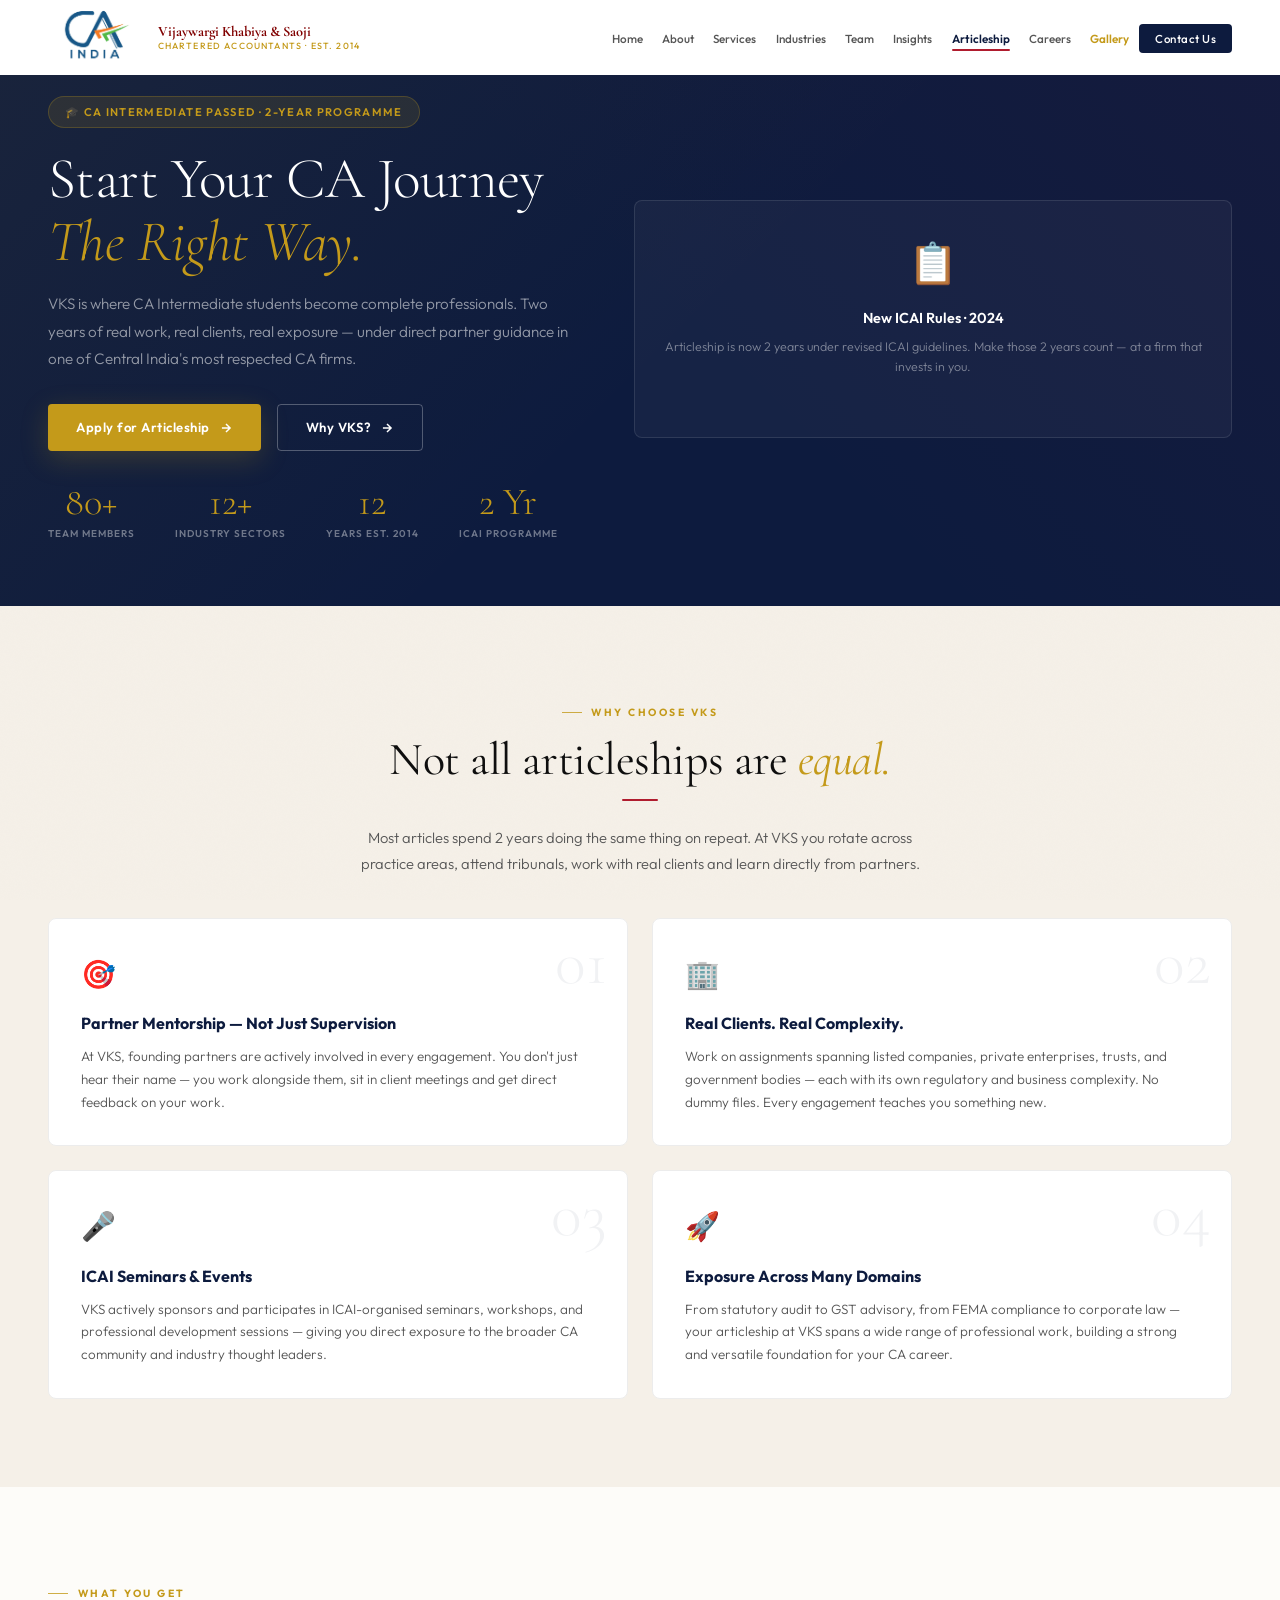
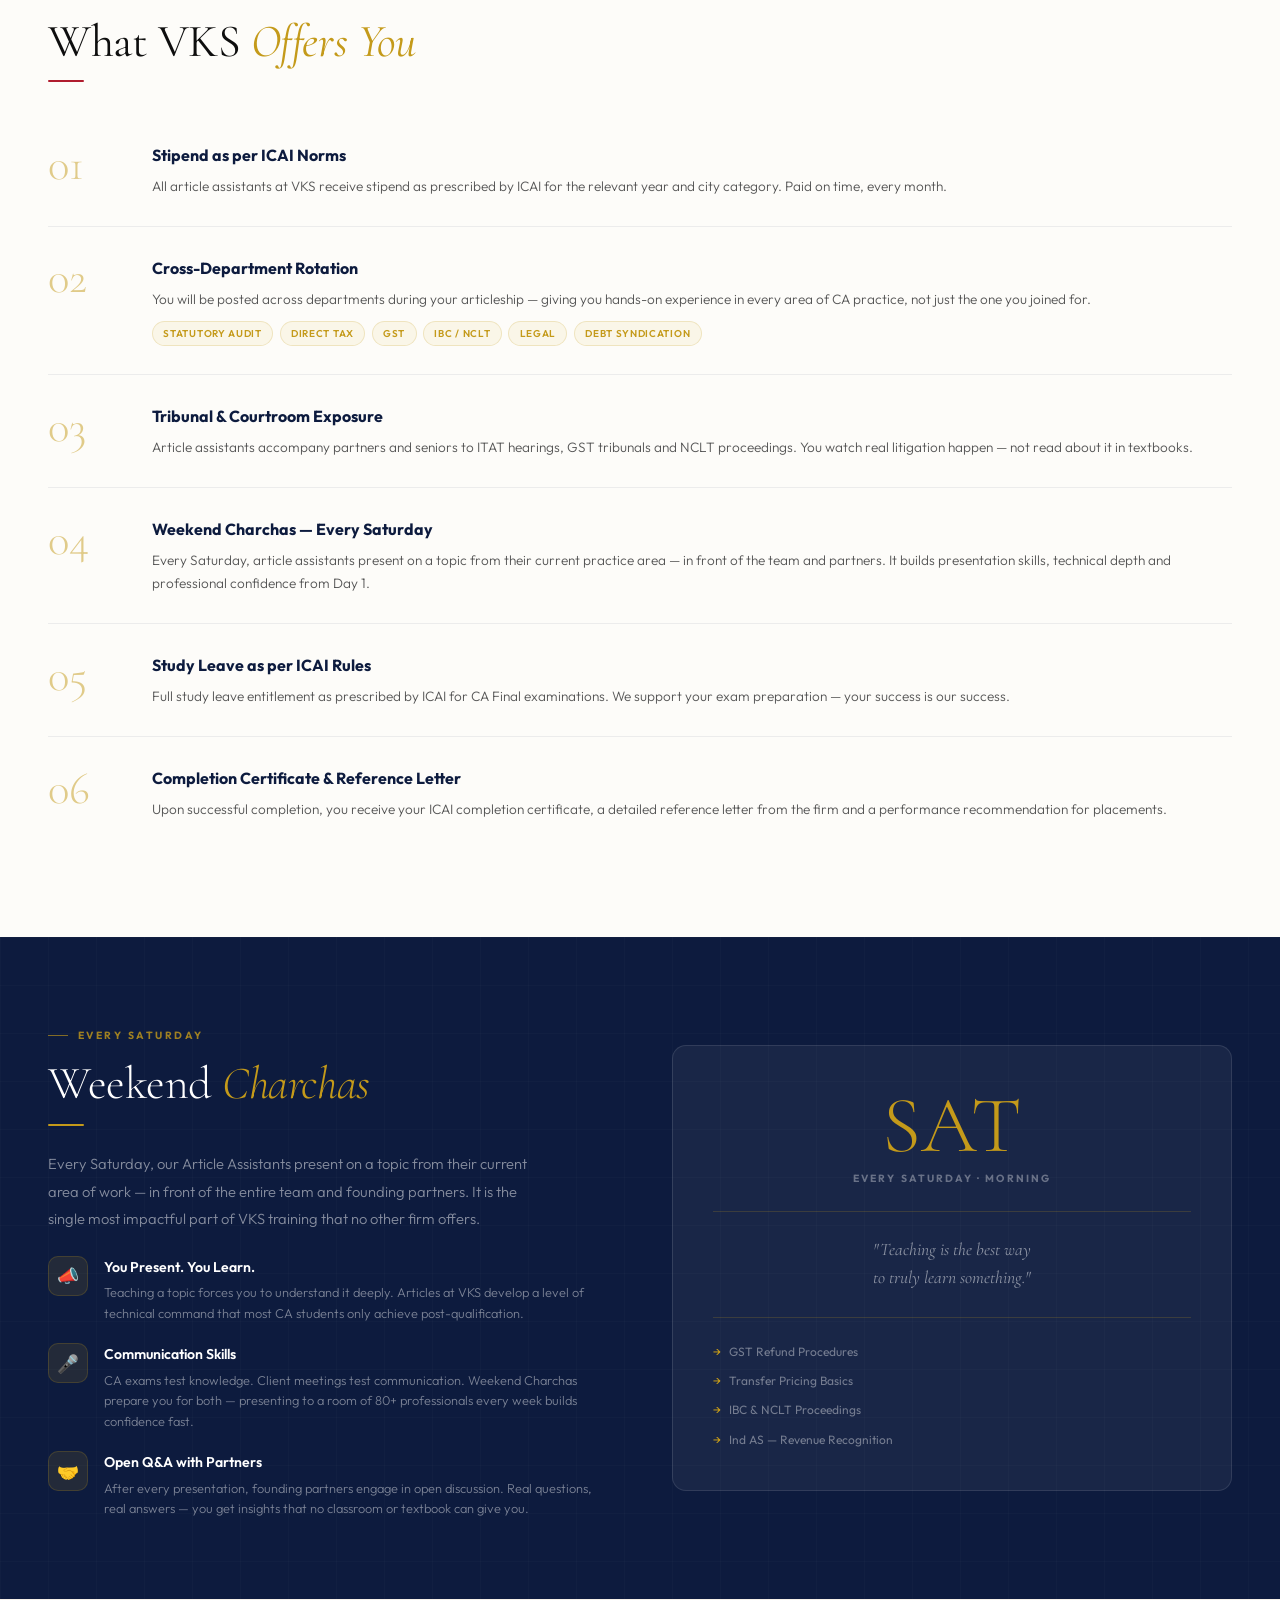
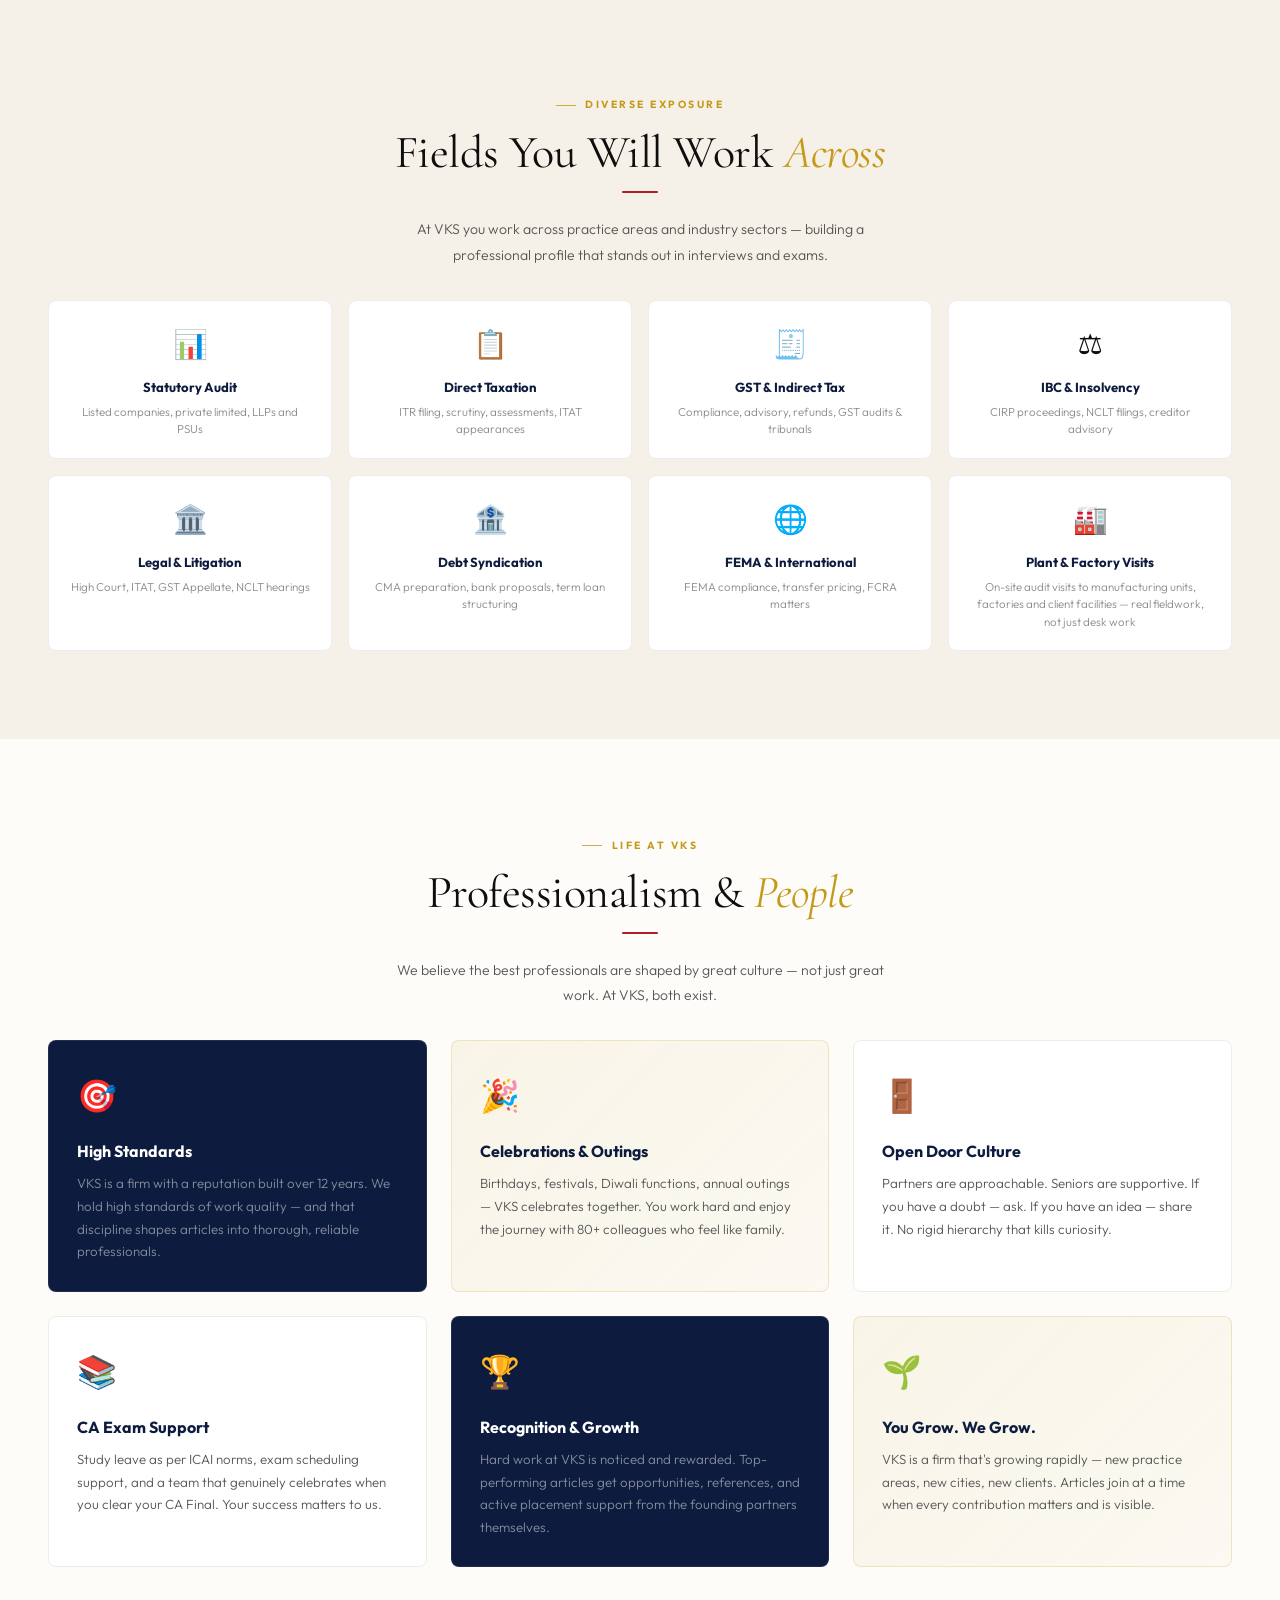
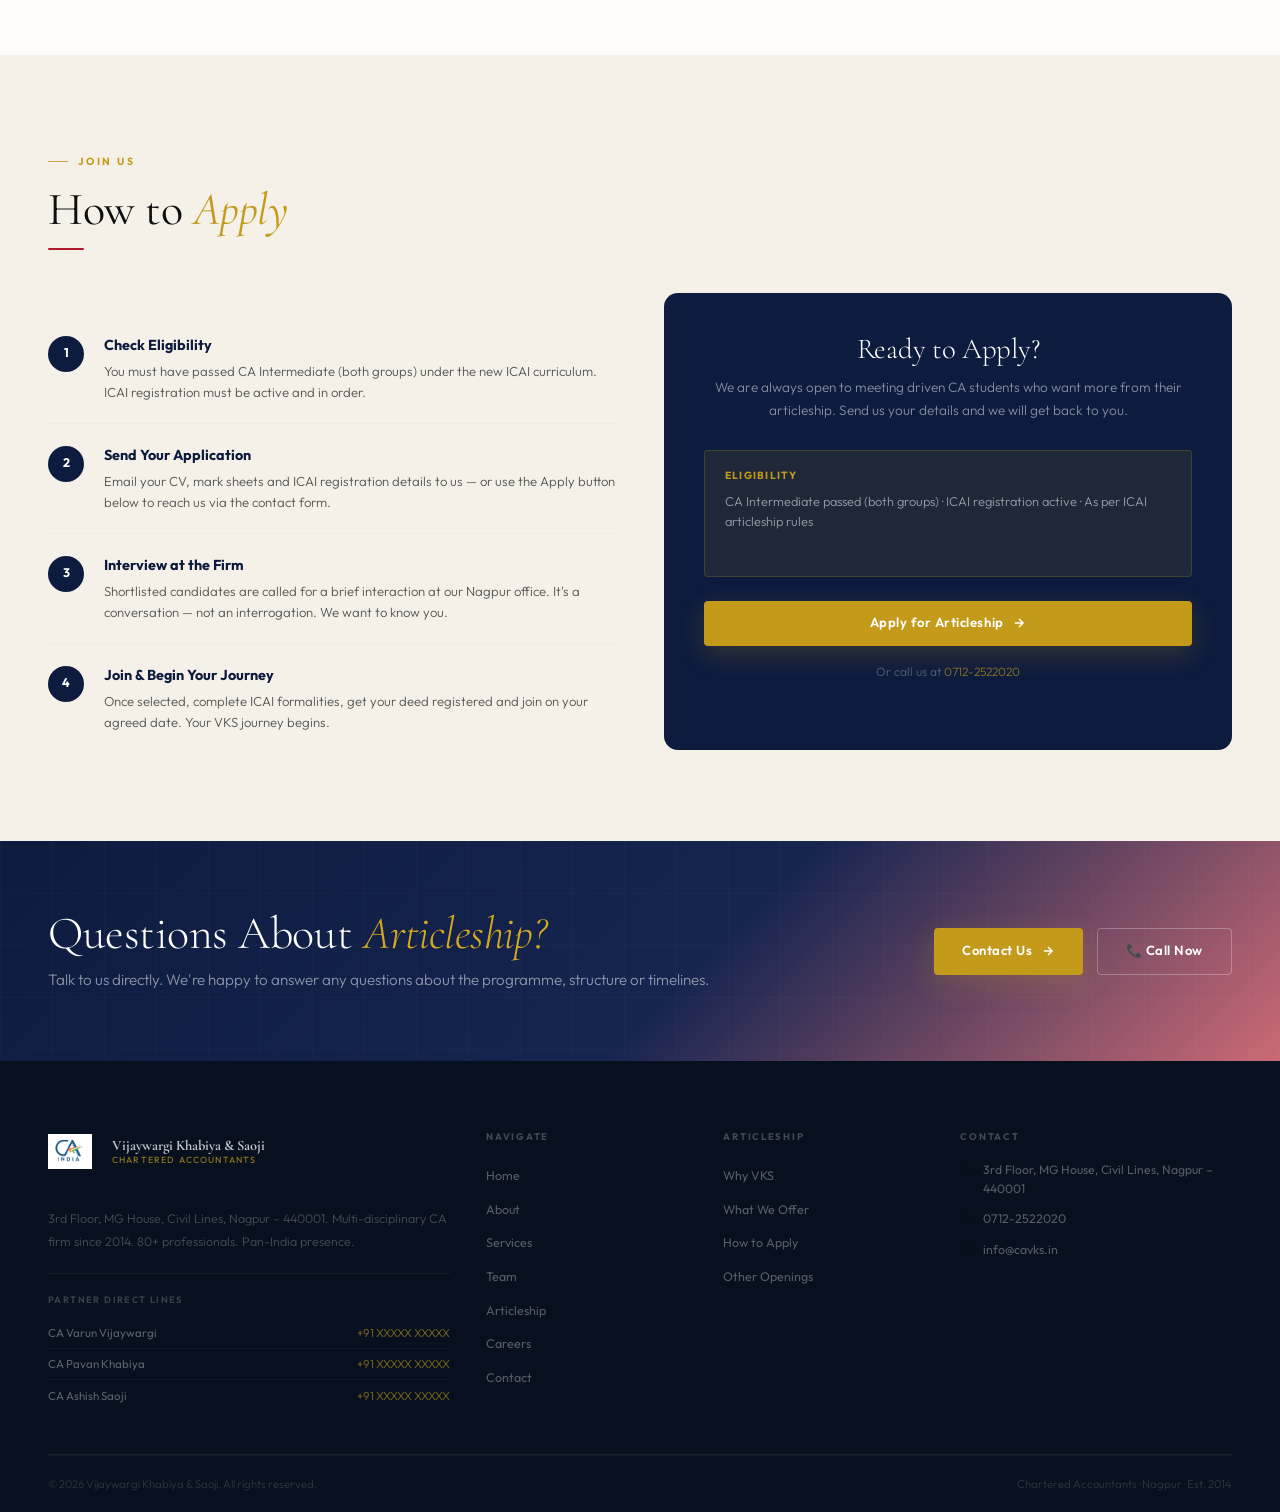
==== commit 5640006d: "Add files via upload" ====
--- a/articleship.html
+++ b/articleship.html
@@ -10,7 +10,6 @@
 <link rel="stylesheet" href="https://fonts.googleapis.com/css2?family=Cormorant+Garamond:ital,wght@0,300;0,400;0,500;0,600;1,300;1,400;1,600&family=Outfit:wght@300;400;500;600;700&display=swap"/>
 <link rel="stylesheet" href="style.css"/>
 <style>
-/* ── ARTICLESHIP PAGE SPECIFIC ── */
 .arship-hero{background:var(--navy);padding:6rem 0 4rem;position:relative;overflow:hidden}
 .arship-hero::before{content:'';position:absolute;inset:0;background:linear-gradient(135deg,rgba(196,154,26,.07) 0%,transparent 55%),linear-gradient(225deg,rgba(176,28,46,.05) 0%,transparent 50%)}
 .arship-hero-inner{display:grid;grid-template-columns:1fr auto;gap:3rem;align-items:center}
@@ -26,8 +25,6 @@
 .arship-hero-card .icon{font-size:2.5rem;margin-bottom:.75rem}
 .arship-hero-card h4{color:var(--white);font-size:.9rem;font-weight:600;margin-bottom:.4rem}
 .arship-hero-card p{color:rgba(255,255,255,.45);font-size:.78rem;line-height:1.6}
-
-/* WHY VKS — alternating number cards */
 .why-grid{display:grid;grid-template-columns:1fr 1fr;gap:1.5rem;margin-top:2.5rem}
 .why-card{background:var(--white);border:1px solid var(--line2);border-radius:var(--r);padding:2rem;position:relative;overflow:hidden;transition:box-shadow .2s,transform .2s}
 .why-card:hover{box-shadow:var(--sh-lg);transform:translateY(-3px)}
@@ -35,8 +32,6 @@
 .why-card-icon{font-size:1.75rem;margin-bottom:.85rem}
 .why-card h4{font-size:1rem;font-weight:700;color:var(--navy);margin-bottom:.5rem}
 .why-card p{font-size:.84rem;color:var(--ink3);line-height:1.7}
-
-/* WHAT VKS OFFERS — horizontal feature rows */
 .offers-list{display:flex;flex-direction:column;gap:0;margin-top:2rem}
 .offer-row{display:grid;grid-template-columns:80px 1fr;gap:1.5rem;align-items:start;padding:1.75rem 0;border-bottom:1px solid var(--line2)}
 .offer-row:last-child{border:none}
@@ -45,8 +40,6 @@
 .offer-content p{font-size:.85rem;color:var(--ink3);line-height:1.7}
 .offer-tags{display:flex;flex-wrap:wrap;gap:.4rem;margin-top:.65rem}
 .offer-tag{font-size:.62rem;font-weight:600;letter-spacing:.07em;text-transform:uppercase;padding:.22rem .65rem;border-radius:40px;background:var(--gold-bg);color:var(--gold);border:1px solid rgba(196,154,26,.2)}
-
-/* CHARCHA section */
 .charcha-new{background:var(--navy);padding:5rem 0;position:relative;overflow:hidden}
 .charcha-new::before{content:'';position:absolute;inset:0;background-image:linear-gradient(rgba(255,255,255,.015) 1px,transparent 1px),linear-gradient(90deg,rgba(255,255,255,.015) 1px,transparent 1px);background-size:48px 48px}
 .charcha-new-inner{display:grid;grid-template-columns:1fr 1fr;gap:4rem;align-items:center}
@@ -60,16 +53,12 @@
 .charcha-feat-icon-new{width:40px;height:40px;border-radius:10px;background:rgba(196,154,26,.12);border:1px solid rgba(196,154,26,.2);display:flex;align-items:center;justify-content:center;font-size:1.1rem;flex-shrink:0}
 .charcha-feat-new h5{color:var(--white);font-size:.88rem;font-weight:600;margin-bottom:.2rem}
 .charcha-feat-new p{color:rgba(255,255,255,.45);font-size:.8rem;line-height:1.6}
-
-/* EXPOSURE fields grid */
 .exposure-grid{display:grid;grid-template-columns:repeat(4,1fr);gap:1rem;margin-top:2rem}
 .exp-card{background:var(--white);border:1px solid var(--line2);border-radius:var(--r);padding:1.25rem;text-align:center;transition:box-shadow .2s,transform .2s}
 .exp-card:hover{box-shadow:var(--sh-md);transform:translateY(-2px)}
 .exp-card-icon{font-size:1.75rem;margin-bottom:.6rem}
 .exp-card h5{font-size:.82rem;font-weight:700;color:var(--navy);margin-bottom:.3rem}
 .exp-card p{font-size:.72rem;color:var(--ink4);line-height:1.5}
-
-/* CULTURE section */
 .culture-grid{display:grid;grid-template-columns:repeat(3,1fr);gap:1.5rem;margin-top:2rem}
 .culture-card{border-radius:var(--r);padding:1.75rem;position:relative}
 .culture-card.navy{background:var(--navy);border:1px solid rgba(255,255,255,.08)}
@@ -80,8 +69,6 @@
 .culture-card.navy p{color:rgba(255,255,255,.5);font-size:.83rem;line-height:1.7}
 .culture-card h4{font-size:1rem;font-weight:700;margin-bottom:.5rem;color:var(--navy)}
 .culture-card p{font-size:.83rem;color:var(--ink3);line-height:1.7}
-
-/* APPLY section */
 .apply-split{display:grid;grid-template-columns:1fr 1fr;gap:3rem;align-items:center}
 .apply-steps{display:flex;flex-direction:column;gap:0;margin-top:1.5rem}
 .apply-step{display:flex;gap:1.25rem;align-items:flex-start;padding:1.25rem 0;border-bottom:1px solid var(--line2)}
@@ -95,8 +82,6 @@
 .apply-eligibility{background:rgba(196,154,26,.1);border:1px solid rgba(196,154,26,.2);border-radius:var(--rs);padding:1rem 1.25rem;margin-bottom:1.5rem;text-align:left}
 .apply-eligibility h6{font-size:.65rem;font-weight:700;letter-spacing:.12em;text-transform:uppercase;color:var(--gold);margin-bottom:.4rem}
 .apply-eligibility p{font-size:.8rem;color:rgba(255,255,255,.55);line-height:1.6}
-
-/* RESPONSIVE */
 @media(max-width:900px){
   .arship-hero-inner{grid-template-columns:1fr}
   .arship-hero-card{display:none}
@@ -192,30 +177,39 @@
       <p style="max-width:560px;margin:0 auto;color:var(--ink3);font-size:.92rem;line-height:1.8">Most articles spend 2 years doing the same thing on repeat. At VKS you rotate across practice areas, attend tribunals, work with real clients and learn directly from partners.</p>
     </div>
     <div class="why-grid">
+
+      <!-- CARD 1: PARTNER MENTORSHIP — NO CHANGE -->
       <div class="why-card rv rv-d1">
         <div class="why-card-num">01</div>
         <div class="why-card-icon">🎯</div>
         <h4>Partner Mentorship — Not Just Supervision</h4>
-        <p>At VKS, founding partners are actively involved in every engagement. You don't just hear their name — you work alongside them, sit in client meetings and get direct feedback.</p>
-      </div>
+        <p>At VKS, founding partners are actively involved in every engagement. You don't just hear their name — you work alongside them, sit in client meetings and get direct feedback on your work.</p>
+      </div>
+
+      <!-- CARD 2: REAL CLIENTS — REVISED -->
       <div class="why-card rv rv-d2">
         <div class="why-card-num">02</div>
-        <div class="why-card-icon">🔄</div>
-        <h4>Structured Rotation Across All Departments</h4>
-        <p>Audit. Direct Tax. GST. Legal. IBC. Debt Syndication. You rotate through all key practice areas — not stuck in one department for 2 years. You become well-rounded, not one-dimensional.</p>
-      </div>
+        <div class="why-card-icon">🏢</div>
+        <h4>Real Clients. Real Complexity.</h4>
+        <p>Work on assignments spanning listed companies, private enterprises, trusts, and government bodies — each with its own regulatory and business complexity. No dummy files. Every engagement teaches you something new.</p>
+      </div>
+
+      <!-- CARD 3: ICAI SEMINARS — NEW -->
       <div class="why-card rv rv-d3">
         <div class="why-card-num">03</div>
-        <div class="why-card-icon">🏢</div>
-        <h4>Real Clients. Real Complexity.</h4>
-        <p>MNCs, listed companies, PSUs, MSMEs, foreign subsidiaries — 12+ sectors. You're not working on dummy files. Every engagement is real, consequential and teaches you something new.</p>
-      </div>
+        <div class="why-card-icon">🎤</div>
+        <h4>ICAI Seminars &amp; Events</h4>
+        <p>VKS actively sponsors and participates in ICAI-organised seminars, workshops, and professional development sessions — giving you direct exposure to the broader CA community and industry thought leaders.</p>
+      </div>
+
+      <!-- CARD 4: EXPOSURE ACROSS DOMAINS — REVISED -->
       <div class="why-card rv rv-d4">
         <div class="why-card-num">04</div>
         <div class="why-card-icon">🚀</div>
-        <h4>Placement Support for Top Performers</h4>
-        <p>VKS alumni are placed at Big 4 firms, MNCs, and corporates across India. High-performing articles get active placement support and references from our partner network.</p>
-      </div>
+        <h4>Exposure Across Many Domains</h4>
+        <p>From statutory audit to GST advisory, from FEMA compliance to corporate law — your articleship at VKS spans a wide range of professional work, building a strong and versatile foundation for your CA career.</p>
+      </div>
+
     </div>
   </div>
 </section>
@@ -333,7 +327,7 @@
   </div>
 </section>
 
-<!-- SECTOR EXPOSURE -->
+<!-- DIVERSE EXPOSURE — PLANT & FACTORY VISITS -->
 <section class="pad" style="background:var(--surf)">
   <div class="container">
     <div class="rv" style="text-align:center">
@@ -374,14 +368,14 @@
         <p>CMA preparation, bank proposals, term loan structuring</p>
       </div>
       <div class="exp-card rv rv-d3">
+        <div class="exp-card-icon">🌐</div>
+        <h5>FEMA &amp; International</h5>
+        <p>FEMA compliance, transfer pricing, FCRA matters</p>
+      </div>
+      <div class="exp-card rv rv-d4">
         <div class="exp-card-icon">🏭</div>
-        <h5>Manufacturing Clients</h5>
-        <p>Factory audits, cost records, excise transition matters</p>
-      </div>
-      <div class="exp-card rv rv-d4">
-        <div class="exp-card-icon">🌐</div>
-        <h5>Foreign Subsidiaries</h5>
-        <p>Transfer pricing, FEMA compliance, FCRA matters</p>
+        <h5>Plant &amp; Factory Visits</h5>
+        <p>On-site audit visits to manufacturing units, factories and client facilities — real fieldwork, not just desk work</p>
       </div>
     </div>
   </div>
@@ -405,7 +399,7 @@
       <div class="culture-card gold rv rv-d2">
         <div class="culture-card-icon">🎉</div>
         <h4>Celebrations &amp; Outings</h4>
-        <p>Birthdays, festivals, Diwali functions, annual outings — VKS celebrates together. You work hard and you enjoy the journey with 80+ colleagues who feel like family.</p>
+        <p>Birthdays, festivals, Diwali functions, annual outings — VKS celebrates together. You work hard and enjoy the journey with 80+ colleagues who feel like family.</p>
       </div>
       <div class="culture-card surf rv rv-d3">
         <div class="culture-card-icon">🚪</div>
@@ -523,14 +517,12 @@
       <div class="ft-col"><h5>Navigate</h5><ul><li><a href="index.html">Home</a></li><li><a href="about.html">About</a></li><li><a href="services.html">Services</a></li><li><a href="partners.html">Team</a></li><li><a href="articleship.html">Articleship</a></li><li><a href="careers.html">Careers</a></li><li><a href="contact.html">Contact</a></li></ul></div>
       <div class="ft-col"><h5>Articleship</h5><ul><li><a href="articleship.html#why-vks">Why VKS</a></li><li><a href="articleship.html#what-we-offer">What We Offer</a></li><li><a href="articleship.html#apply">How to Apply</a></li><li><a href="careers.html">Other Openings</a></li></ul></div>
       <div class="ft-col"><h5>Contact</h5><div class="ft-contact">
-        <div class="ft-ci"><svg width="14" height="14" viewBox="0 0 24 24" fill="none" stroke="currentColor" stroke-width="2"><path d="M22 16.92v3a2 2 0 01-2.18 2 19.79 19.79 0 01-8.63-3.07A19.5 19.5 0 013.07 10.8a19.79 19.79 0 01-3.07-8.68A2 2 0 012 0h3a2 2 0 012 1.72 12.84 12.84 0 00.7 2.81 2 2 0 01-.45 2.11L6.09 7.91a16 16 0 006 6l1.27-1.27a2 2 0 012.11-.45 12.84 12.84 0 002.81.7A2 2 0 0122 16z"/></svg><span><a href="tel:07122522020">0712-2522020</a></span></div>
-        <div class="ft-ci"><svg width="14" height="14" viewBox="0 0 24 24" fill="none" stroke="currentColor" stroke-width="2"><path d="M4 4h16c1.1 0 2 .9 2 2v12c0 1.1-.9 2-2 2H4c-1.1 0-2-.9-2-2V6c0-1.1.9-2 2-2z"/><polyline points="22,6 12,13 2,6"/></svg><span><a href="mailto:info@vksnagpur.com">info@vksnagpur.com</a></span></div>
+        <div class="ft-ci"><svg width="14" height="14" viewBox="0 0 24 24" fill="none" stroke="currentColor" stroke-width="2"><path d="M21 10c0 7-9 13-9 13s-9-6-9-13a9 9 0 0118 0z"/><circle cx="12" cy="10" r="3"/></svg><span>3rd Floor, MG House, Civil Lines, Nagpur – 440001</span></div>
+        <div class="ft-ci"><svg width="14" height="14" viewBox="0 0 24 24" fill="none" stroke="currentColor" stroke-width="2"><path d="M22 16.92v3a2 2 0 01-2.18 2 19.79 19.79 0 01-8.63-3.07A19.5 19.5 0 013.07 10.8a19.79 19.79 0 01-3.07-8.68A2 2 0 012 0h3a2 2 0 012 1.72c.128.96.341 1.903.637 2.822a2 2 0 01-.45 2.109L6.09 7.91a16 16 0 006 6l1.27-1.27a2 2 0 012.11-.45c.92.296 1.86.51 2.82.637A2 2 0 0122 16.92z"/></svg><span><a href="tel:07122522020">0712-2522020</a></span></div>
+        <div class="ft-ci"><svg width="14" height="14" viewBox="0 0 24 24" fill="none" stroke="currentColor" stroke-width="2"><path d="M4 4h16c1.1 0 2 .9 2 2v12c0 1.1-.9 2-2 2H4c-1.1 0-2-.9-2-2V6c0-1.1.9-2 2-2z"/><polyline points="22,6 12,13 2,6"/></svg><span><a href="mailto:info@cavks.in">info@cavks.in</a></span></div>
       </div></div>
     </div>
-    <div class="footer-bottom">
-      <p>&copy; 2026 Vijaywargi Khabiya &amp; Saoji. All rights reserved.</p>
-      <p>Chartered Accountants · Nagpur · Est. 2014</p>
-    </div>
+    <div class="footer-bottom"><p>&copy; 2026 Vijaywargi Khabiya &amp; Saoji. All rights reserved.</p><p>Chartered Accountants · Nagpur · Est. 2014</p></div>
   </div>
 </footer>
 
@@ -553,7 +545,7 @@
       <svg viewBox="0 0 24 24" fill="none" stroke="currentColor" stroke-width="2"><rect x="2" y="7" width="20" height="14" rx="2"/><path d="M16 7V5a2 2 0 00-2-2h-4a2 2 0 00-2 2v2"/></svg>Careers
     </a>
     <a href="contact.html" class="mob-nav-item">
-      <svg viewBox="0 0 24 24" fill="none" stroke="currentColor" stroke-width="2"><path d="M22 16.92v3a2 2 0 01-2.18 2 19.79 19.79 0 01-8.63-3.07A19.5 19.5 0 013.07 10.8a19.79 19.79 0 01-3.07-8.68A2 2 0 012 0h3a2 2 0 012 1.72 12.84 12.84 0 00.7 2.81 2 2 0 01-.45 2.11L6.09 7.91a16 16 0 006 6l1.27-1.27a2 2 0 012.11-.45 12.84 12.84 0 002.81.7A2 2 0 0122 16z"/></svg>Contact
+      <svg viewBox="0 0 24 24" fill="none" stroke="currentColor" stroke-width="2"><path d="M22 16.92v3a2 2 0 01-2.18 2 19.79 19.79 0 01-8.63-3.07A19.5 19.5 0 013.07 10.8a19.79 19.79 0 01-3.07-8.68A2 2 0 012 0h3a2 2 0 012 1.72c.128.96.341 1.903.637 2.822a2 2 0 01-.45 2.109L6.09 7.91a16 16 0 006 6l1.27-1.27a2 2 0 012.11-.45c.92.296 1.86.51 2.82.637A2 2 0 0122 16.92z"/></svg>Contact
     </a>
   </div>
 </nav>
--- a/style.css
+++ b/style.css
@@ -45,7 +45,9 @@
 
 /* ── RESET ── */
 *,*::before,*::after{box-sizing:border-box;margin:0;padding:0;min-width:0}
-html{scroll-behavior:smooth;-webkit-font-smoothing:antialiased;-moz-osx-font-smoothing:grayscale;overflow-x:hidden}
+::selection{background:rgba(176,28,46,.18);color:var(--ink)}
+::-moz-selection{background:rgba(176,28,46,.18);color:var(--ink)}
+html{scroll-behavior:smooth;-webkit-font-smoothing:antialiased;-moz-osx-font-smoothing:grayscale;overflow-x:hidden;touch-action:pan-x pan-y}
 body{font-family:'Outfit',system-ui,sans-serif;color:var(--ink);background:#fdfcf9;overflow-x:hidden;line-height:1.65;max-width:100vw}
 body::before{content:'';position:fixed;inset:0;z-index:0;pointer-events:none;opacity:.018;background-image:url("data:image/svg+xml,%3Csvg viewBox='0 0 256 256' xmlns='http://www.w3.org/2000/svg'%3E%3Cfilter id='noise'%3E%3CfeTurbulence type='fractalNoise' baseFrequency='0.9' numOctaves='4' stitchTiles='stitch'/%3E%3C/filter%3E%3Crect width='100%25' height='100%25' filter='url(%23noise)'/%3E%3C/svg%3E");background-size:180px 180px}
 img{max-width:100%;height:auto;display:block;-webkit-user-drag:none;user-select:none}
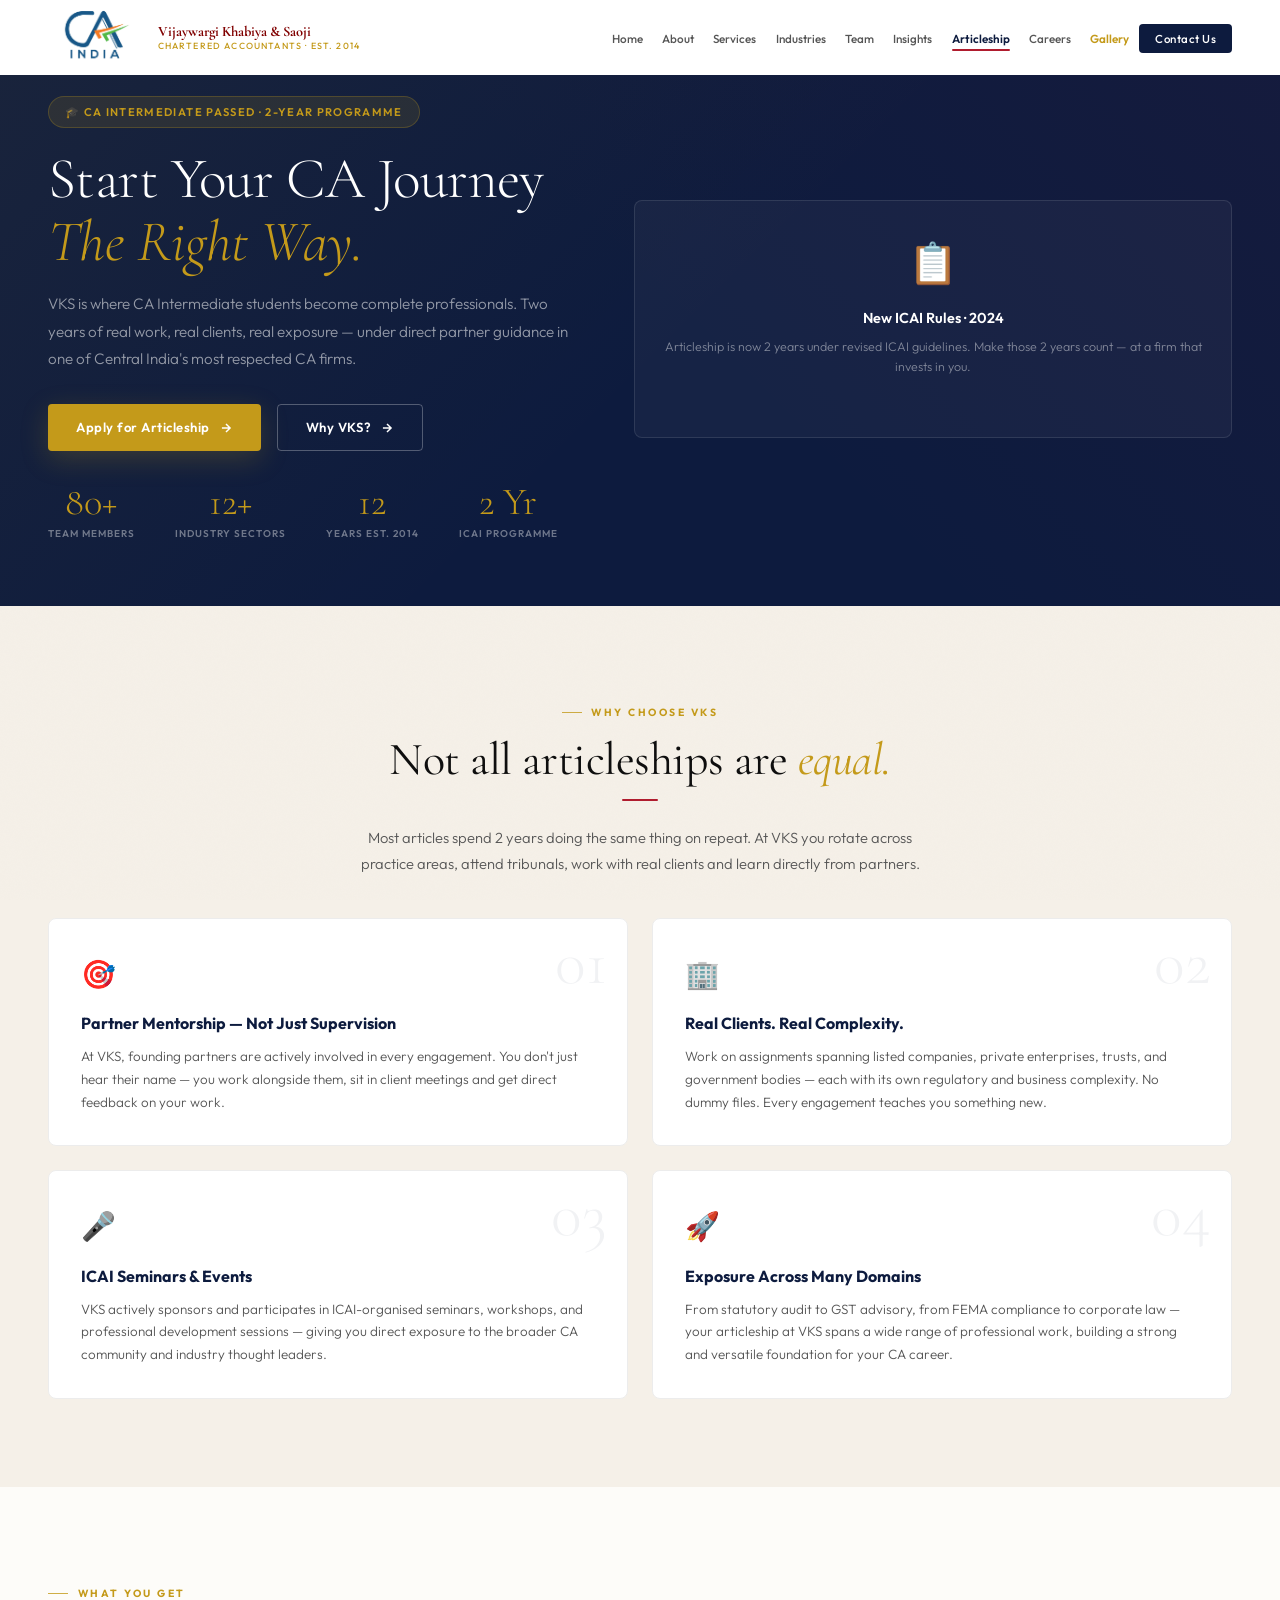
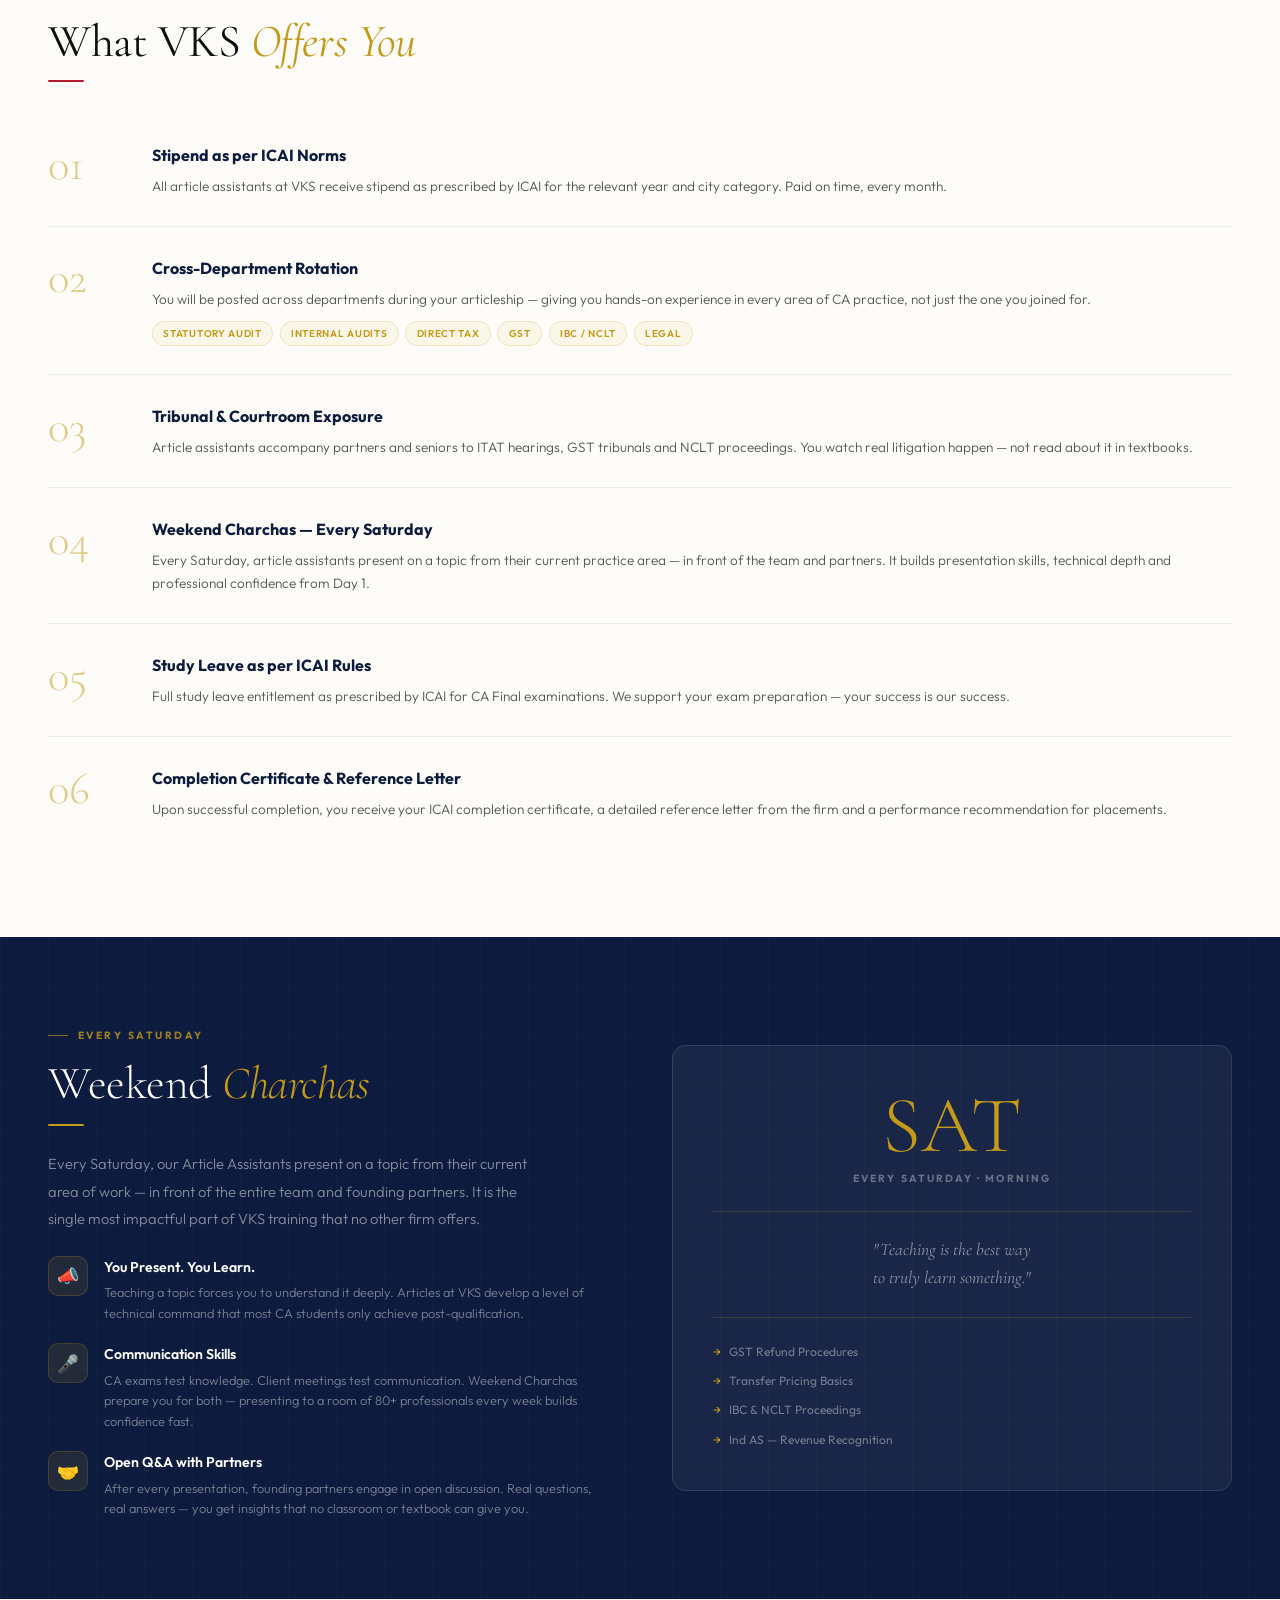
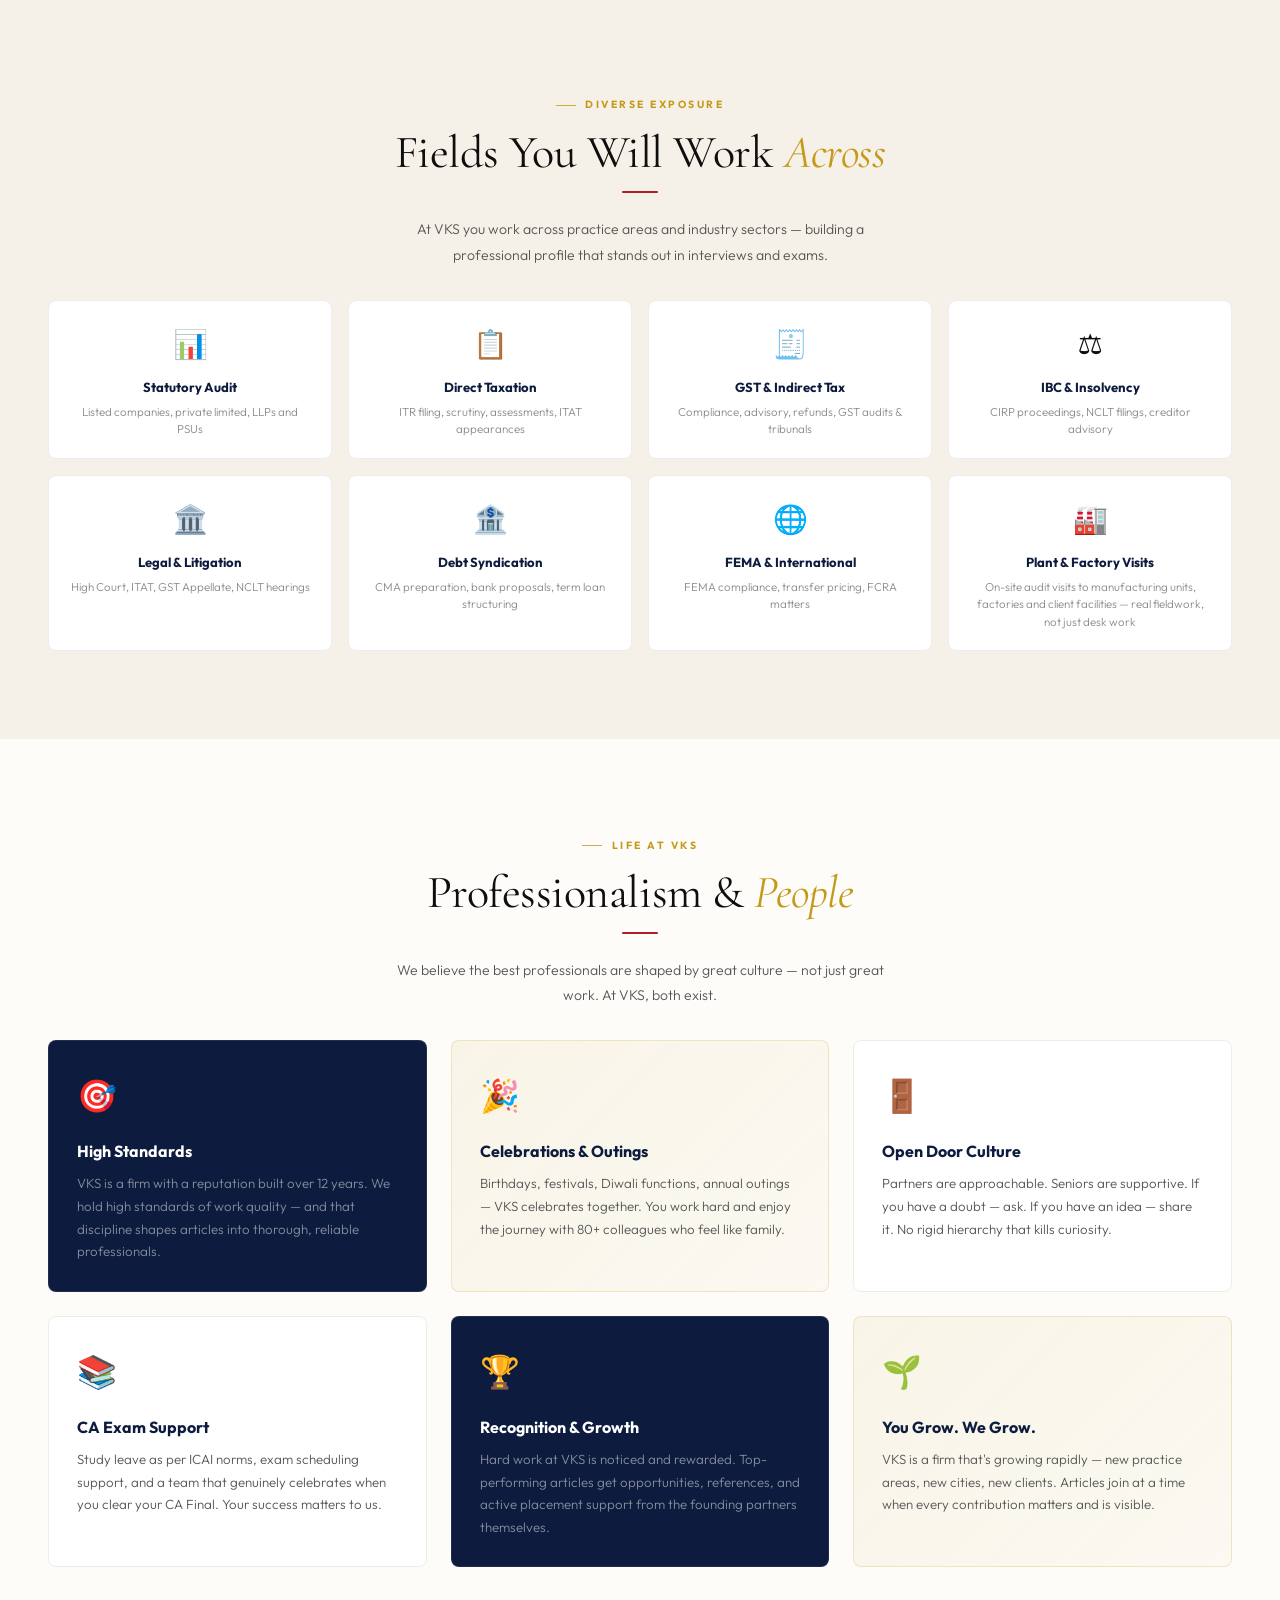
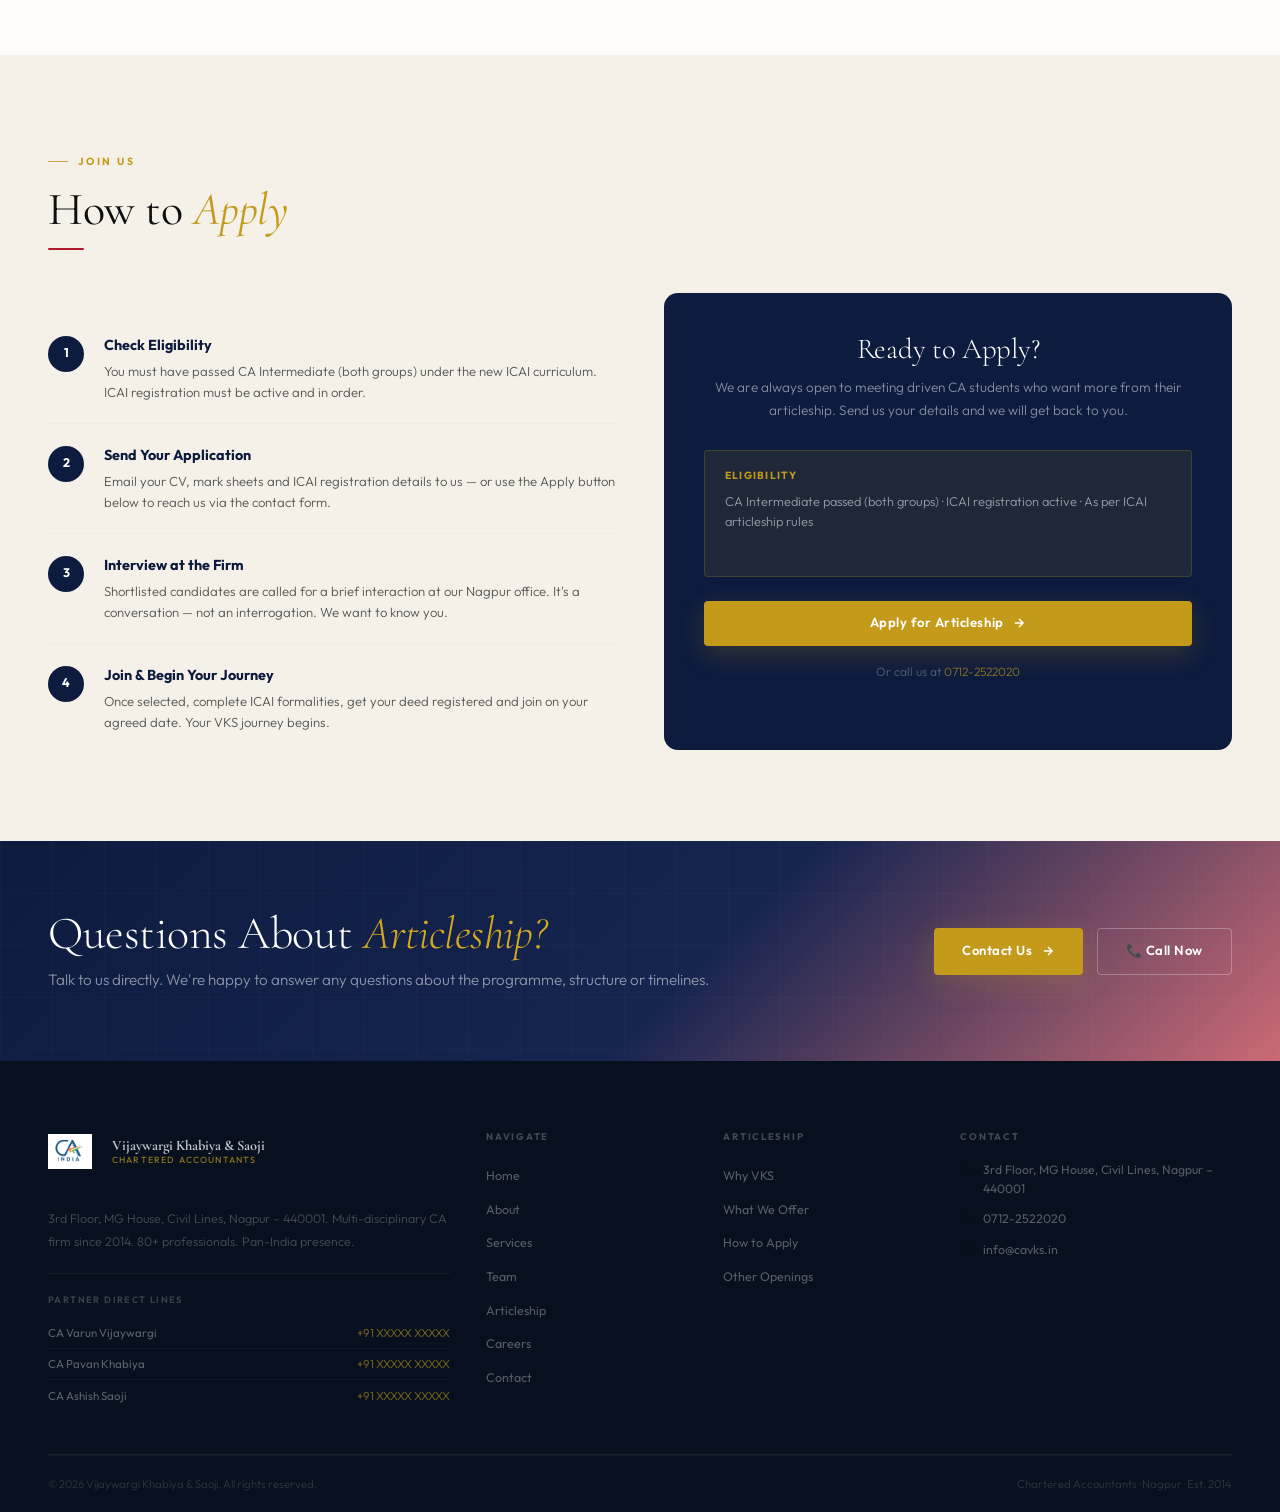
==== commit bfc11a76: "Update articleship.html" ====
--- a/articleship.html
+++ b/articleship.html
@@ -237,11 +237,12 @@
           <p>You will be posted across departments during your articleship — giving you hands-on experience in every area of CA practice, not just the one you joined for.</p>
           <div class="offer-tags">
             <span class="offer-tag">Statutory Audit</span>
+            <span class="offer-tag">Internal Audits</span>
             <span class="offer-tag">Direct Tax</span>
             <span class="offer-tag">GST</span>
             <span class="offer-tag">IBC / NCLT</span>
             <span class="offer-tag">Legal</span>
-            <span class="offer-tag">Debt Syndication</span>
+            
           </div>
         </div>
       </div>
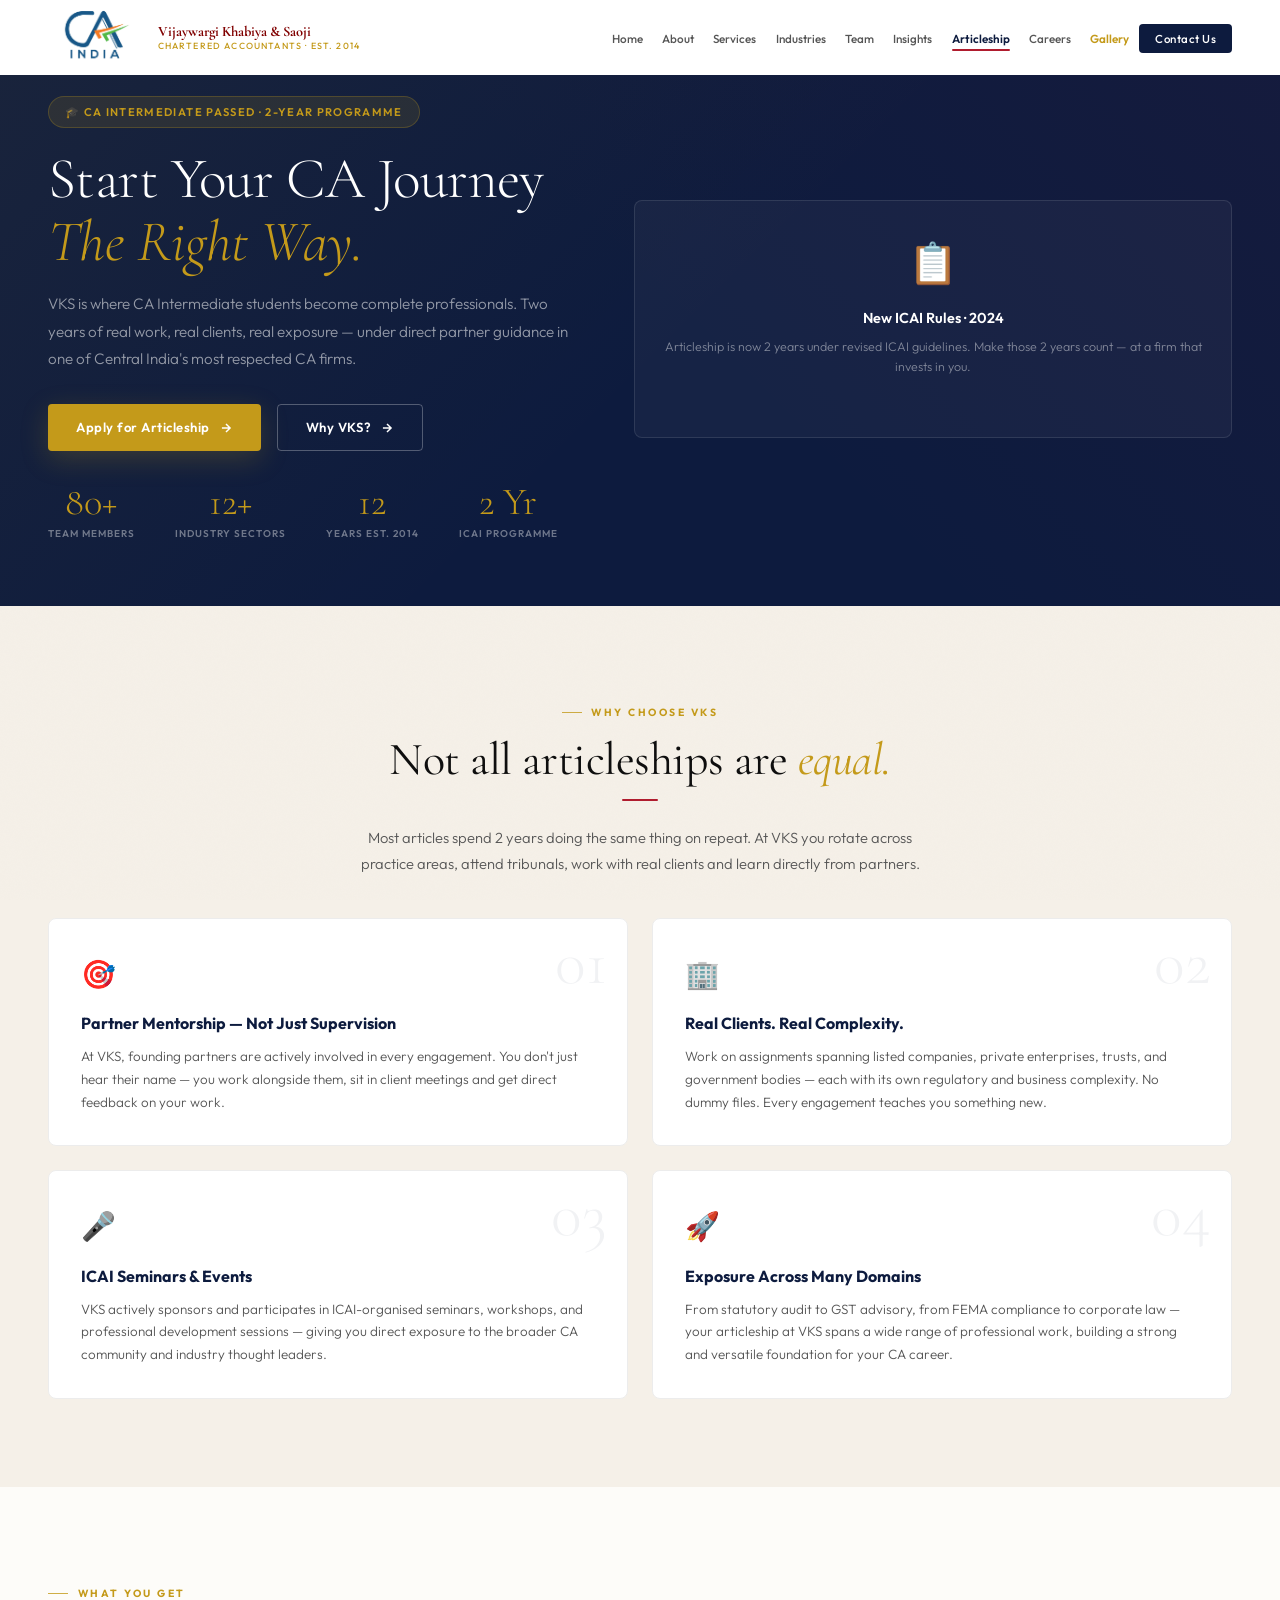
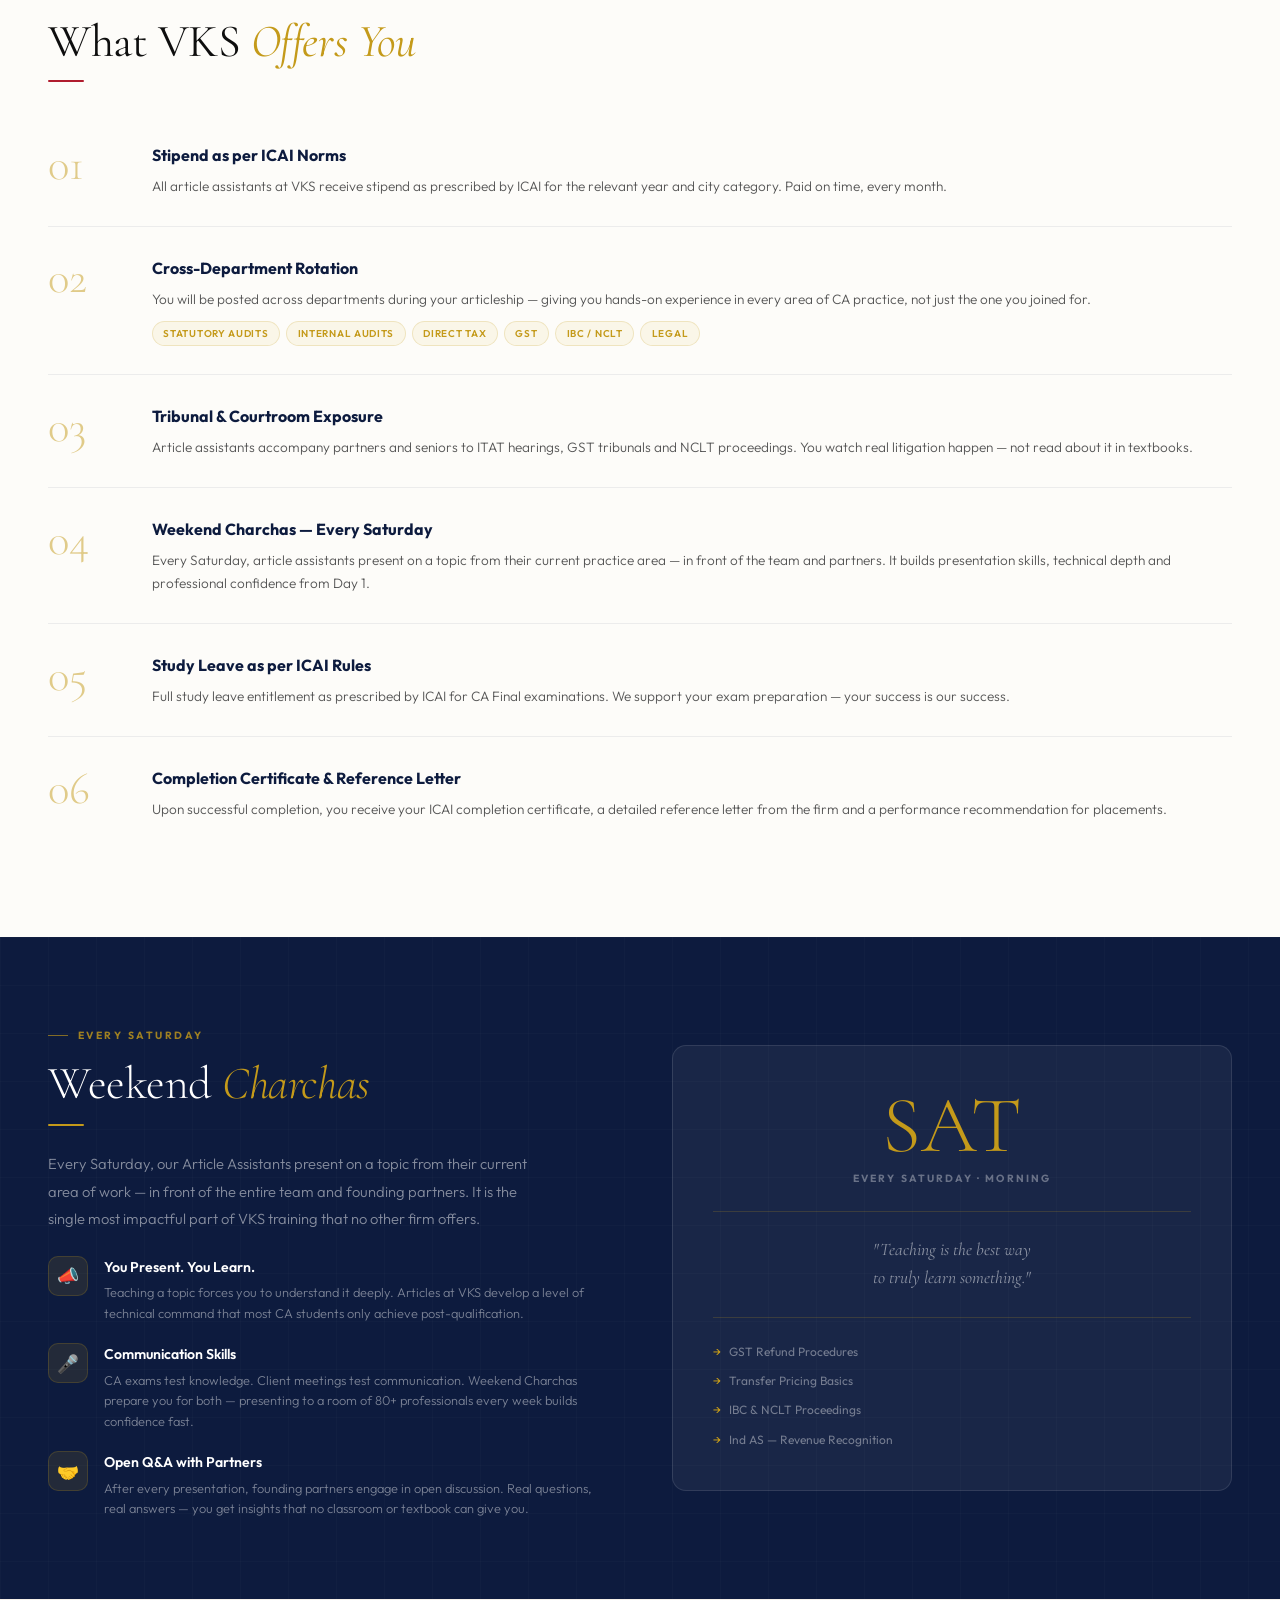
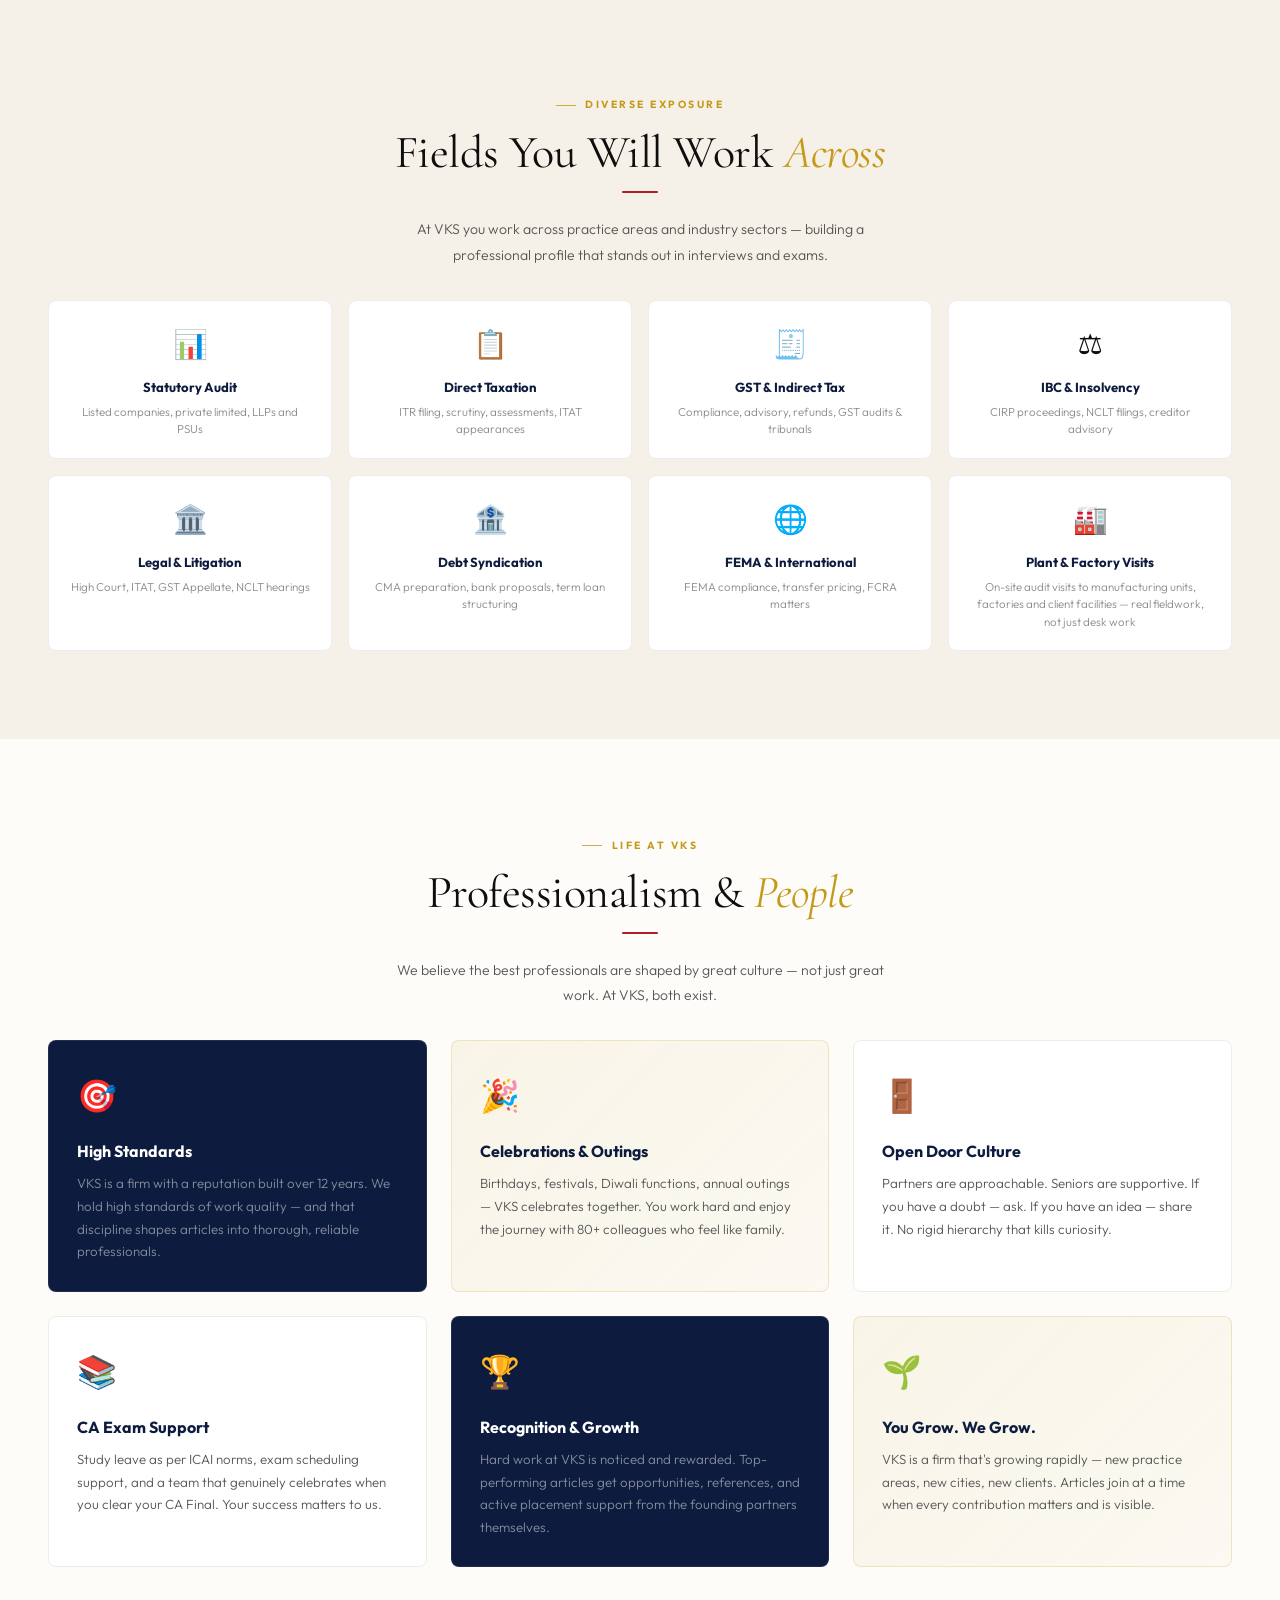
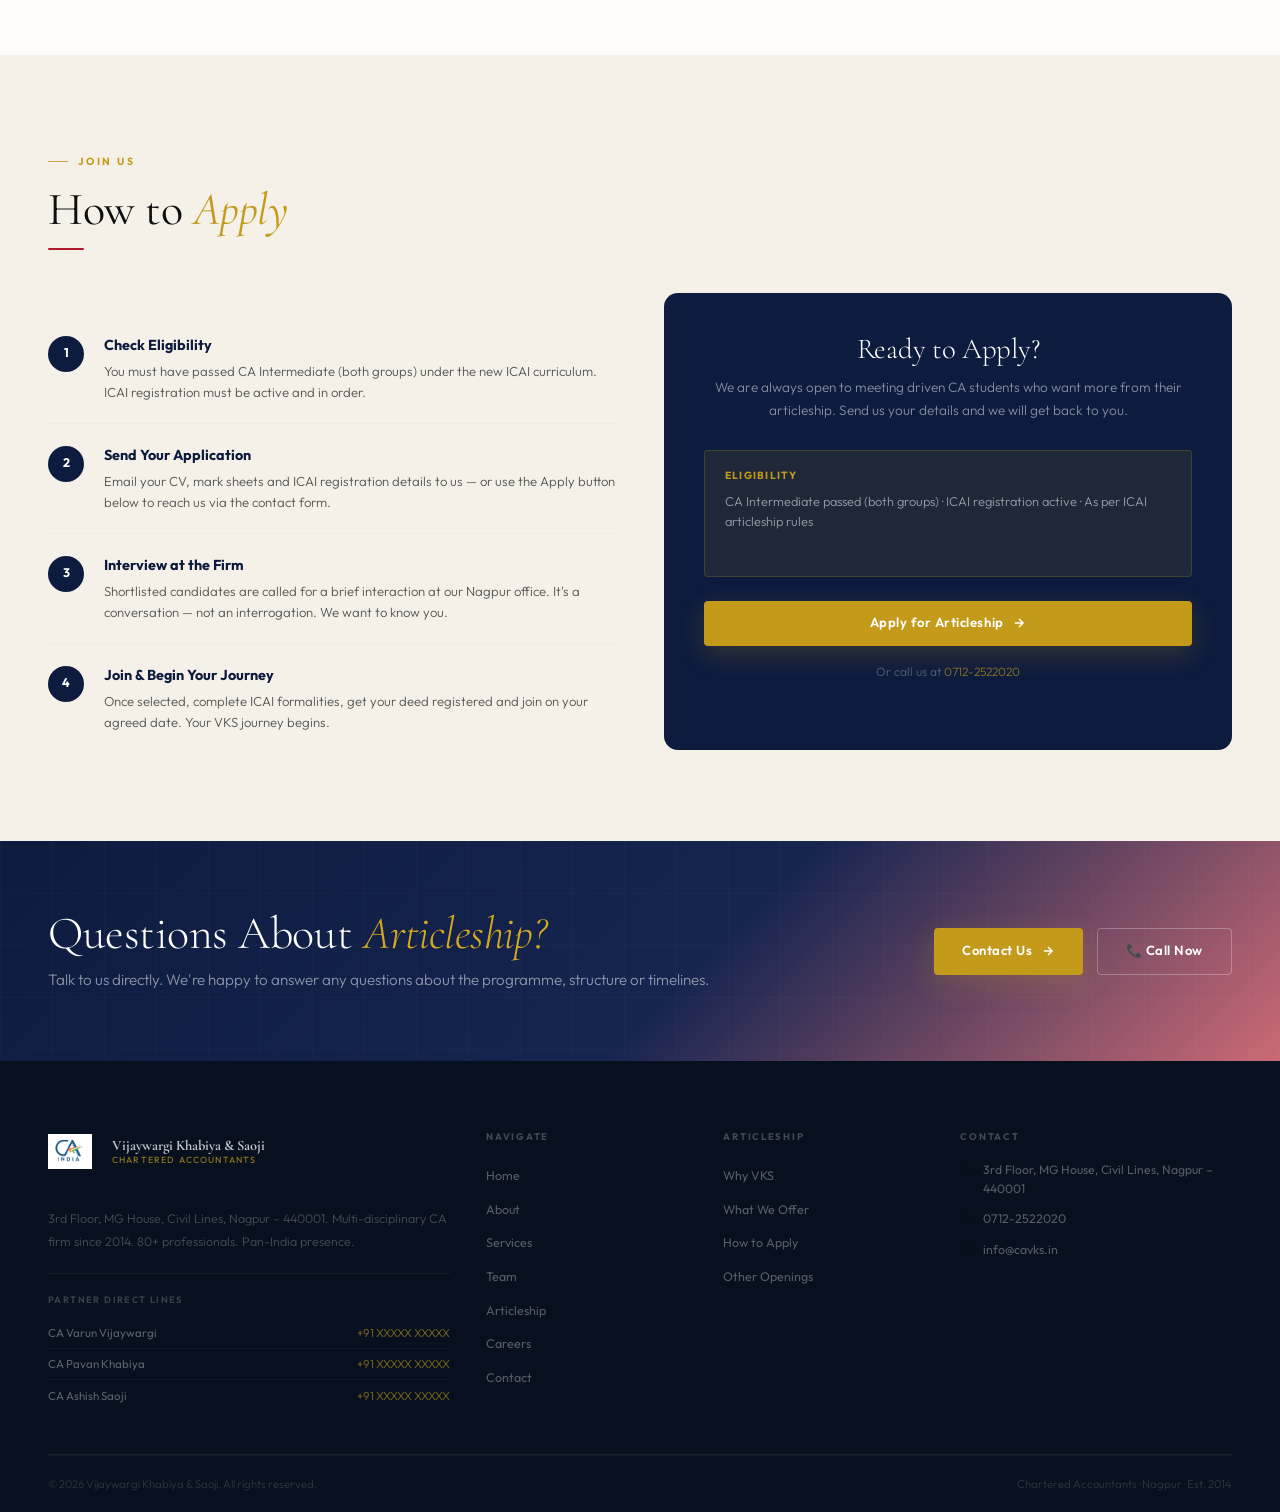
==== commit 65633c79: "Update articleship.html" ====
--- a/articleship.html
+++ b/articleship.html
@@ -236,7 +236,7 @@
           <h4>Cross-Department Rotation</h4>
           <p>You will be posted across departments during your articleship — giving you hands-on experience in every area of CA practice, not just the one you joined for.</p>
           <div class="offer-tags">
-            <span class="offer-tag">Statutory Audit</span>
+            <span class="offer-tag">Statutory Audits</span>
             <span class="offer-tag">Internal Audits</span>
             <span class="offer-tag">Direct Tax</span>
             <span class="offer-tag">GST</span>
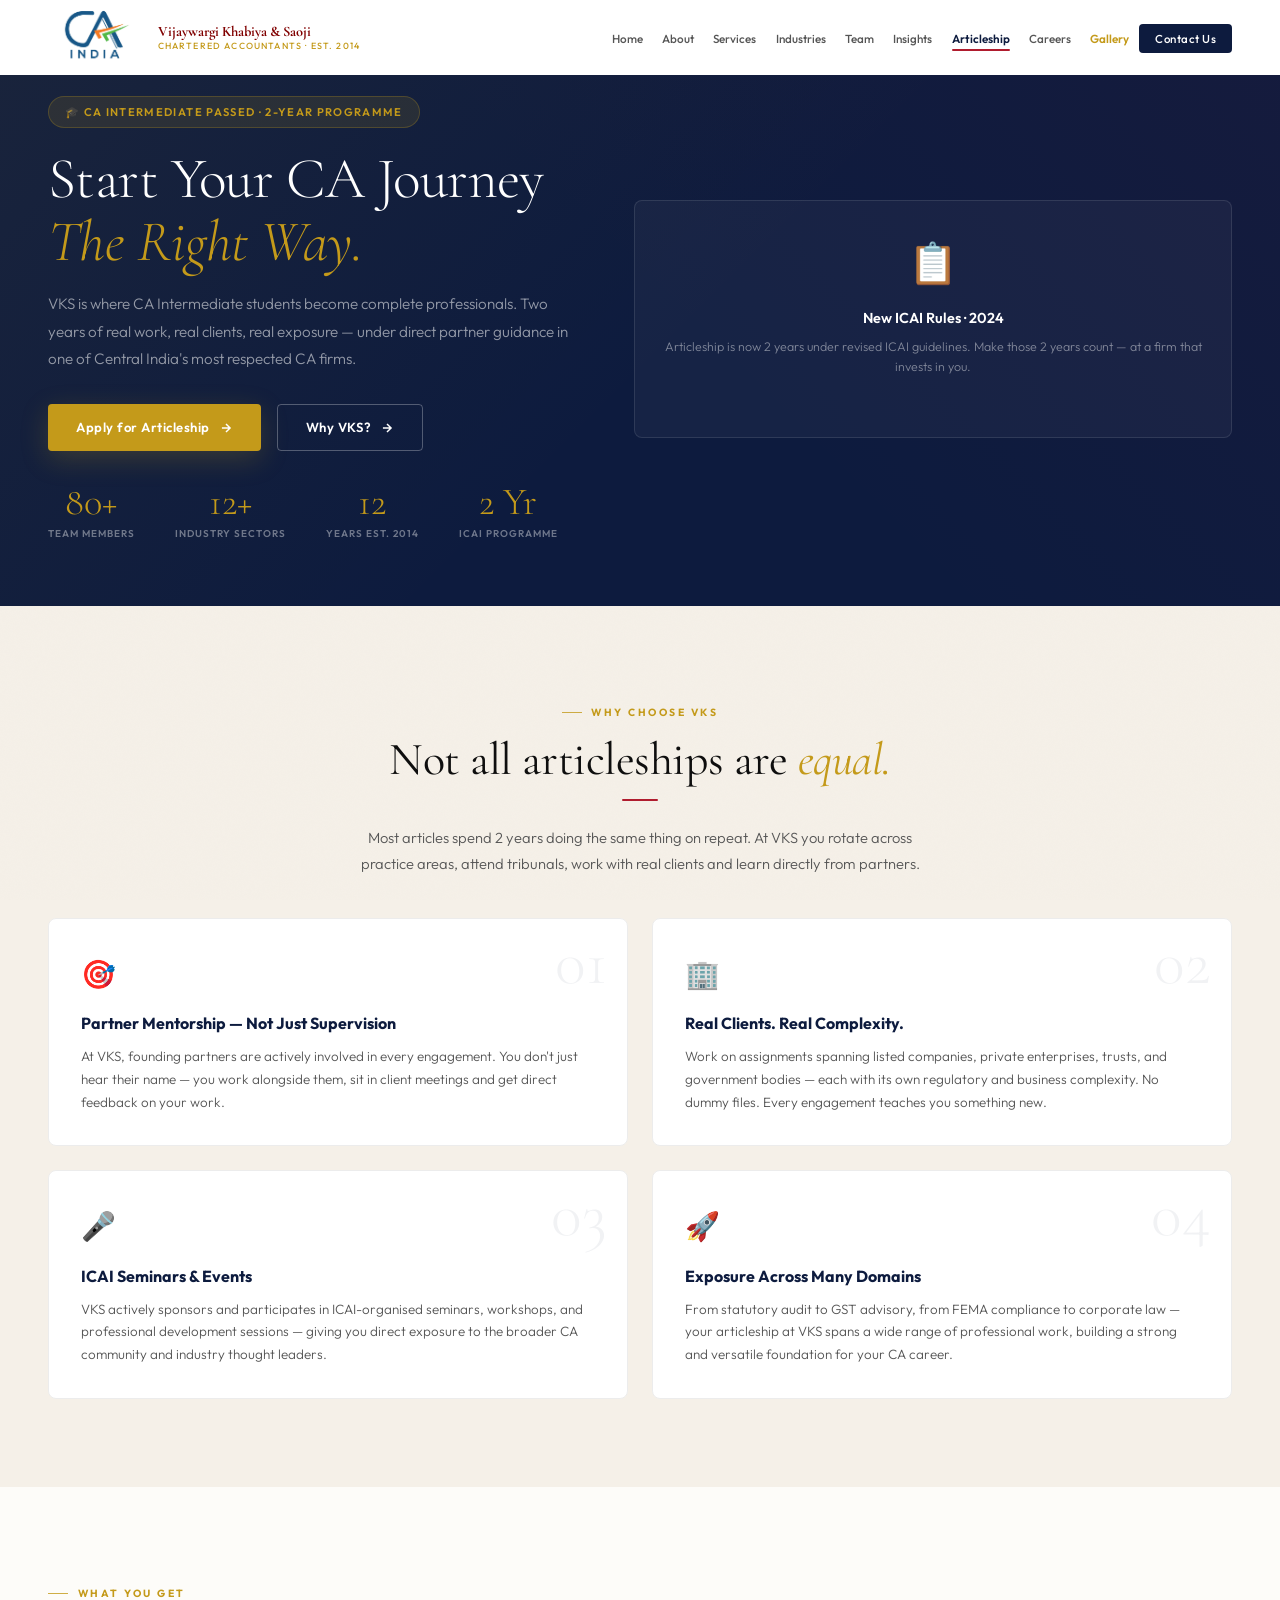
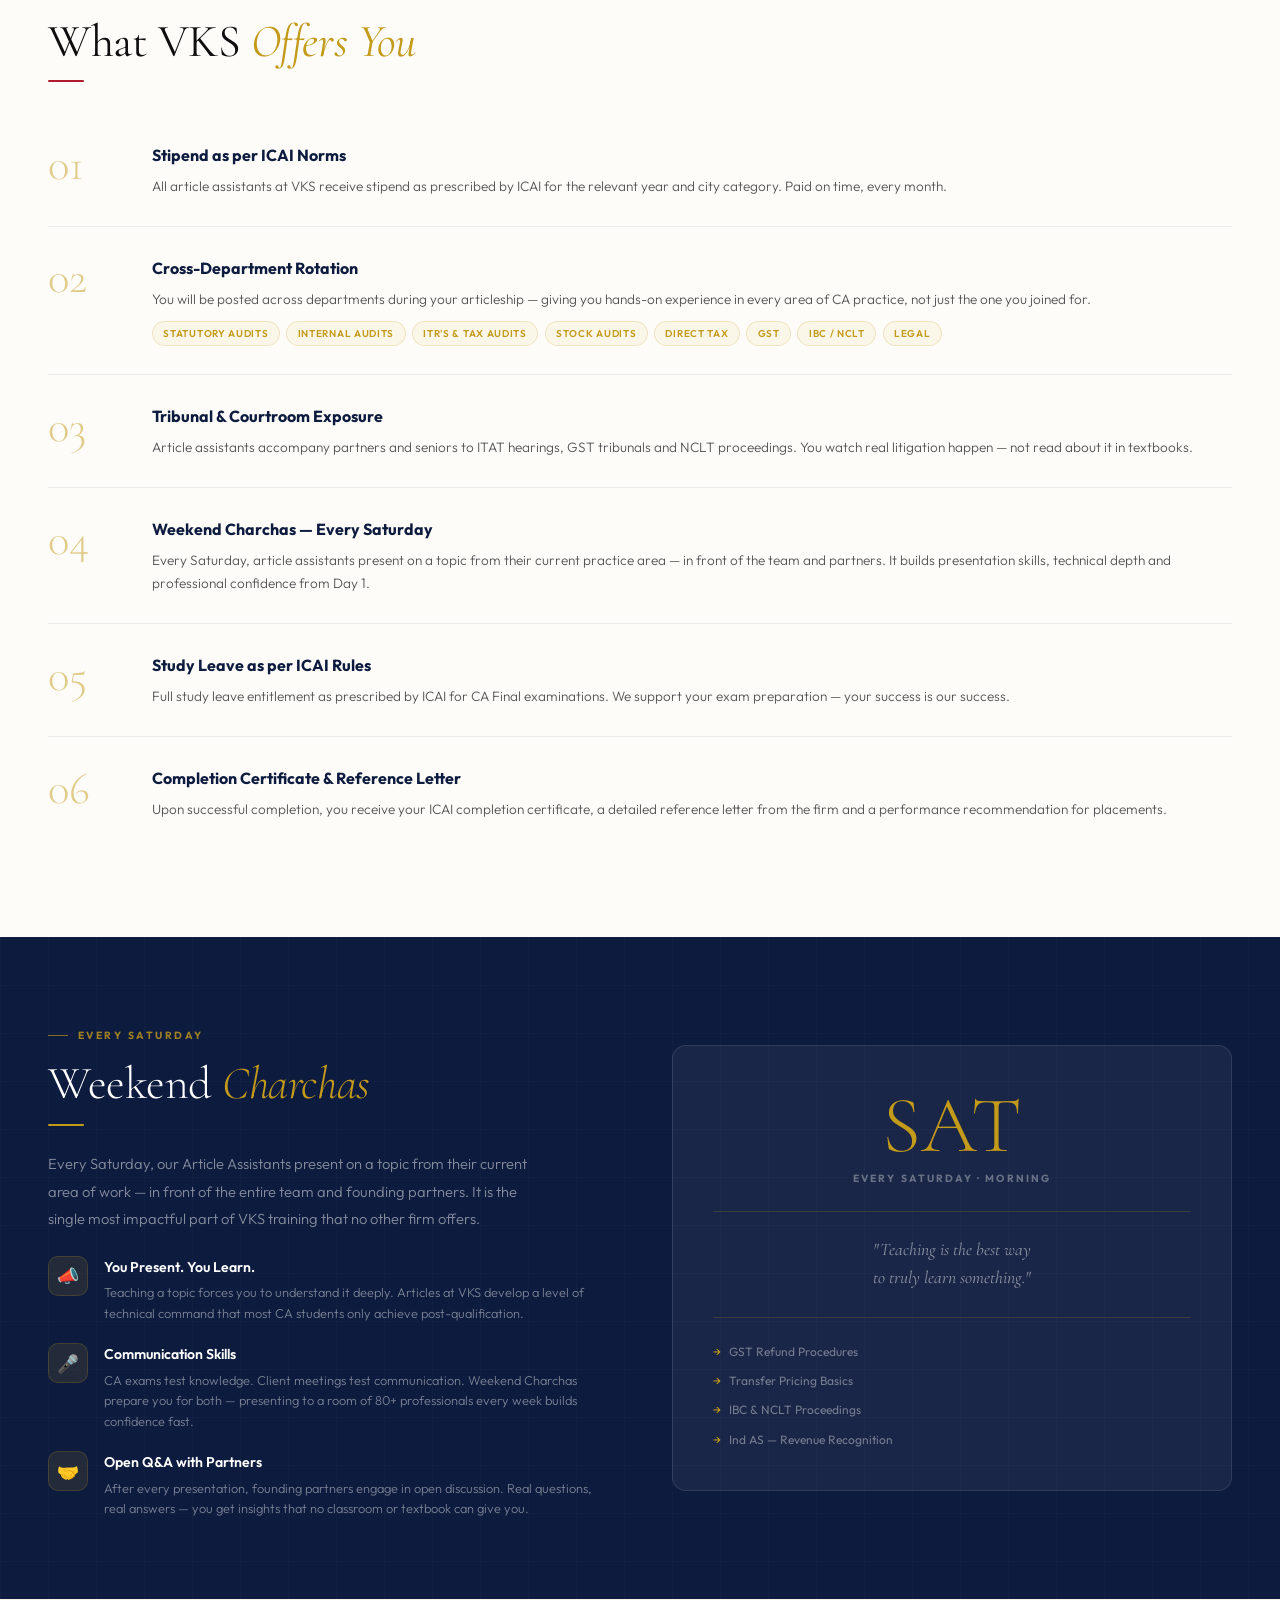
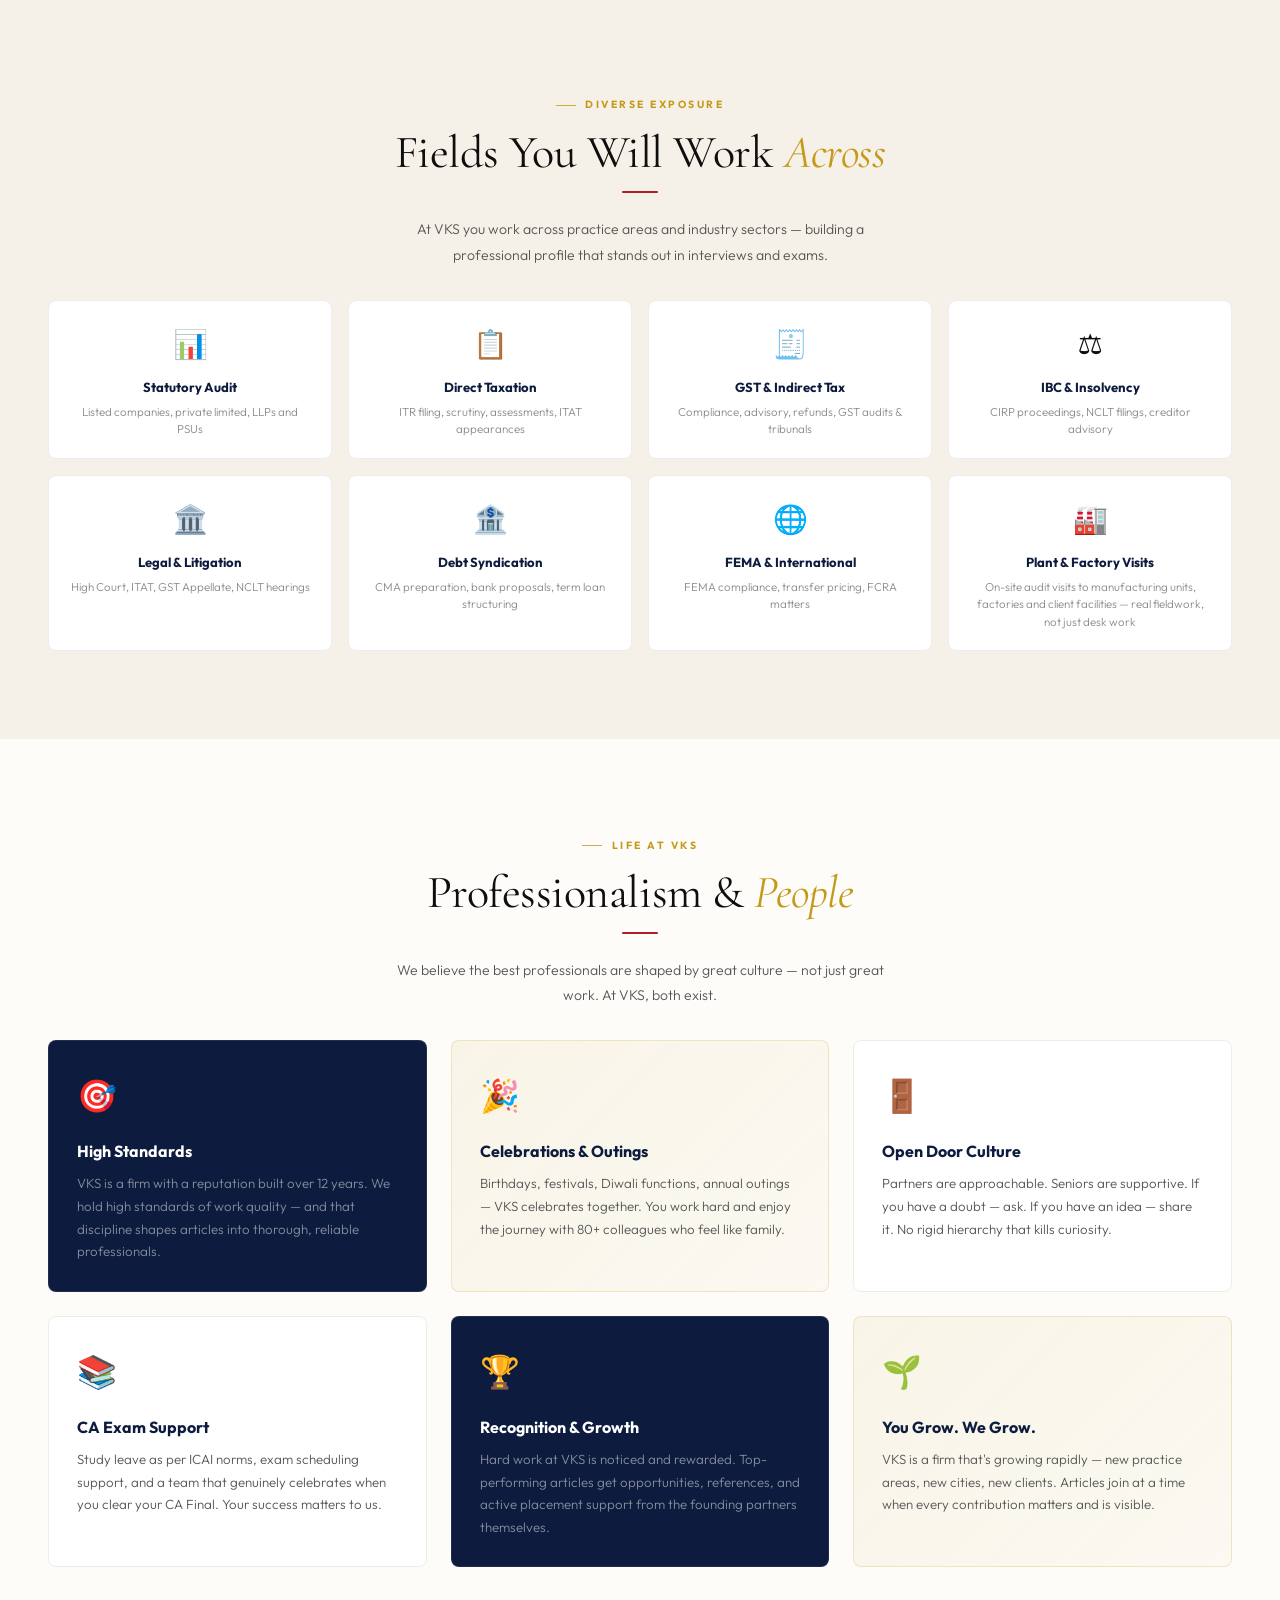
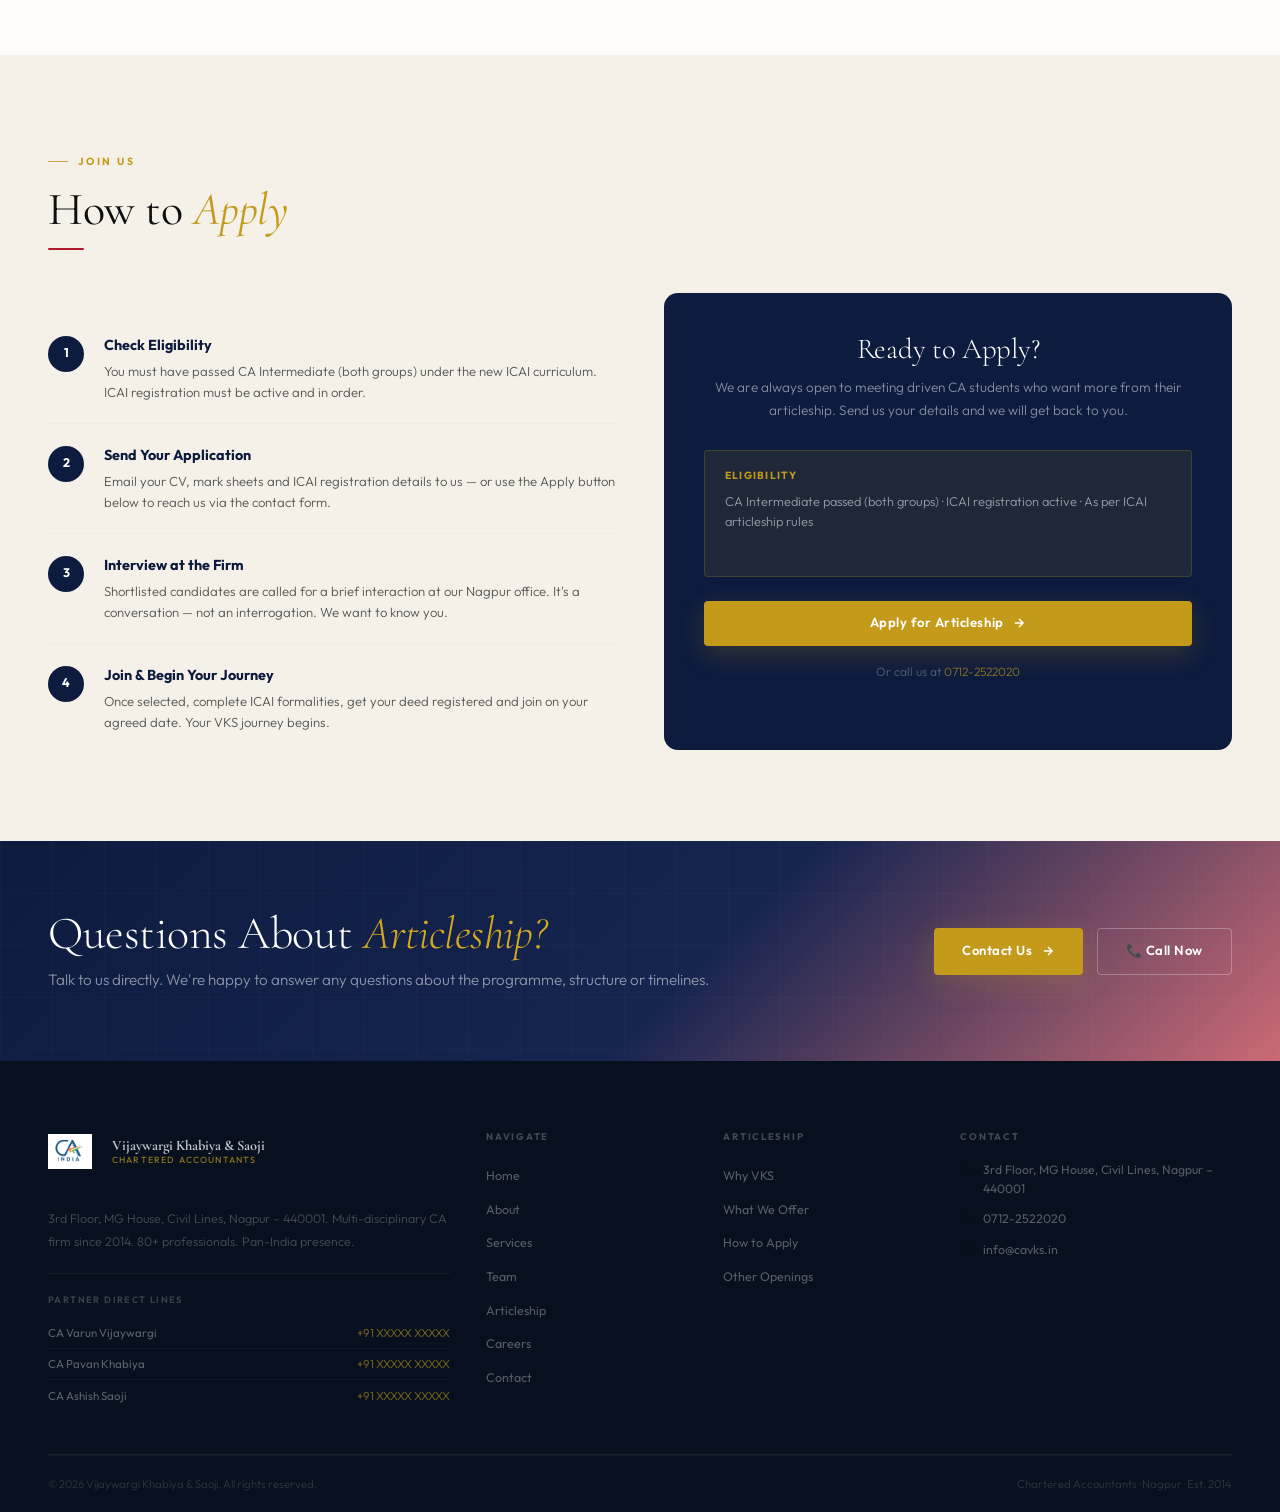
==== commit c32a2eb0: "Update articleship.html" ====
--- a/articleship.html
+++ b/articleship.html
@@ -238,6 +238,8 @@
           <div class="offer-tags">
             <span class="offer-tag">Statutory Audits</span>
             <span class="offer-tag">Internal Audits</span>
+            <span class="offer-tag">ITR's & Tax Audits</span>
+            <span class="offer-tag">Stock Audits</span>
             <span class="offer-tag">Direct Tax</span>
             <span class="offer-tag">GST</span>
             <span class="offer-tag">IBC / NCLT</span>
